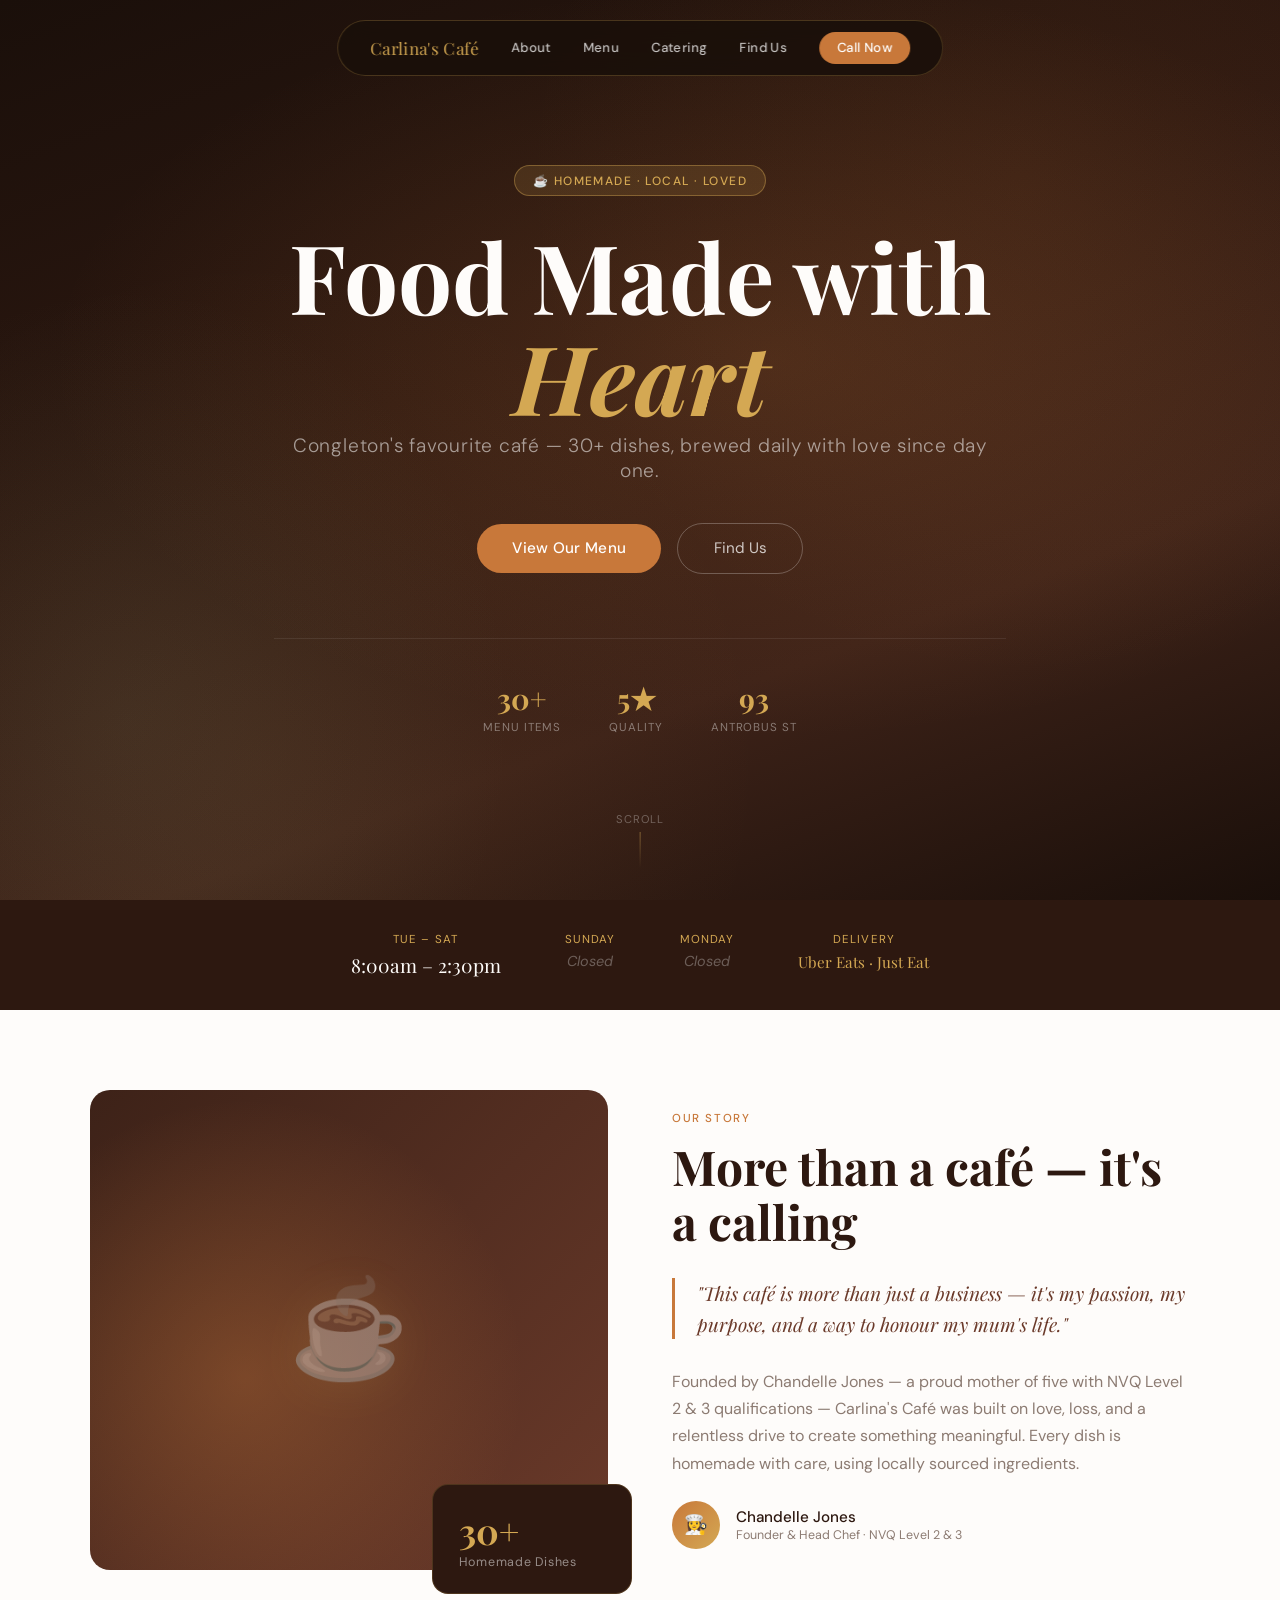
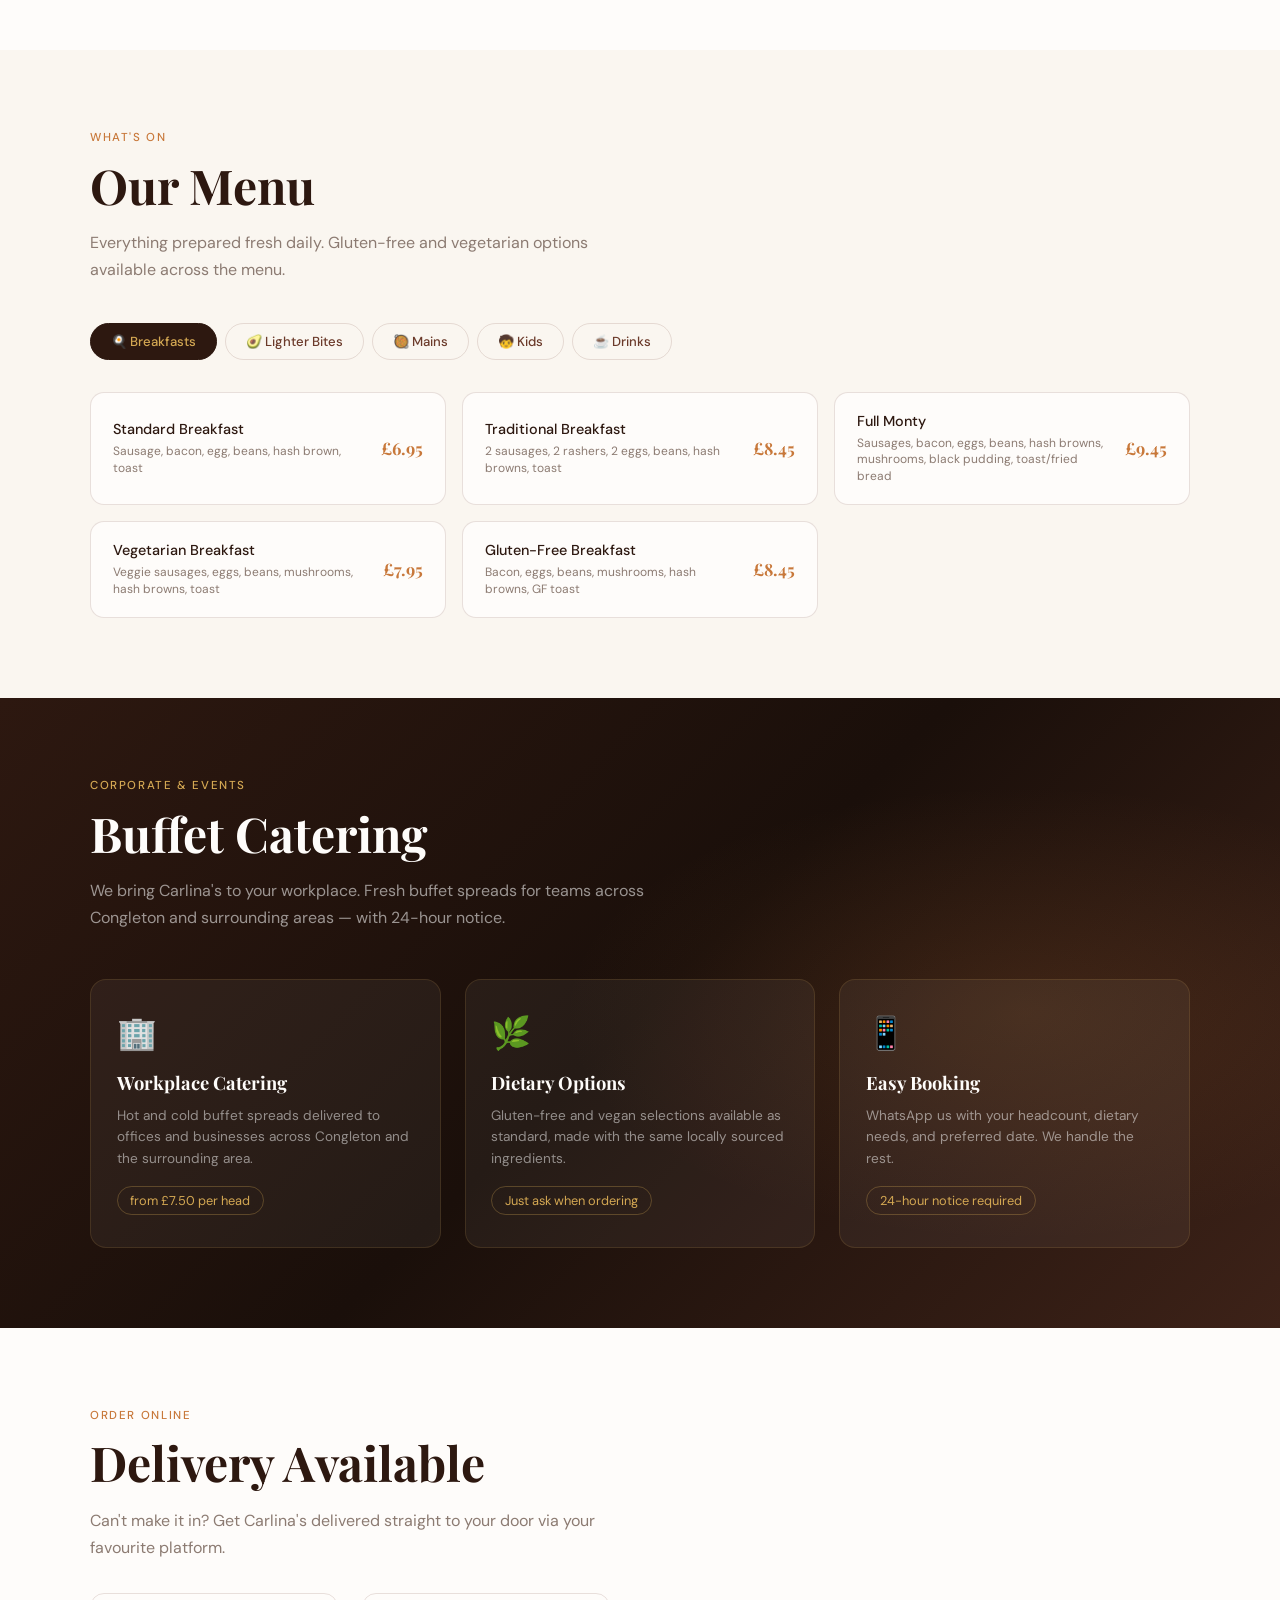
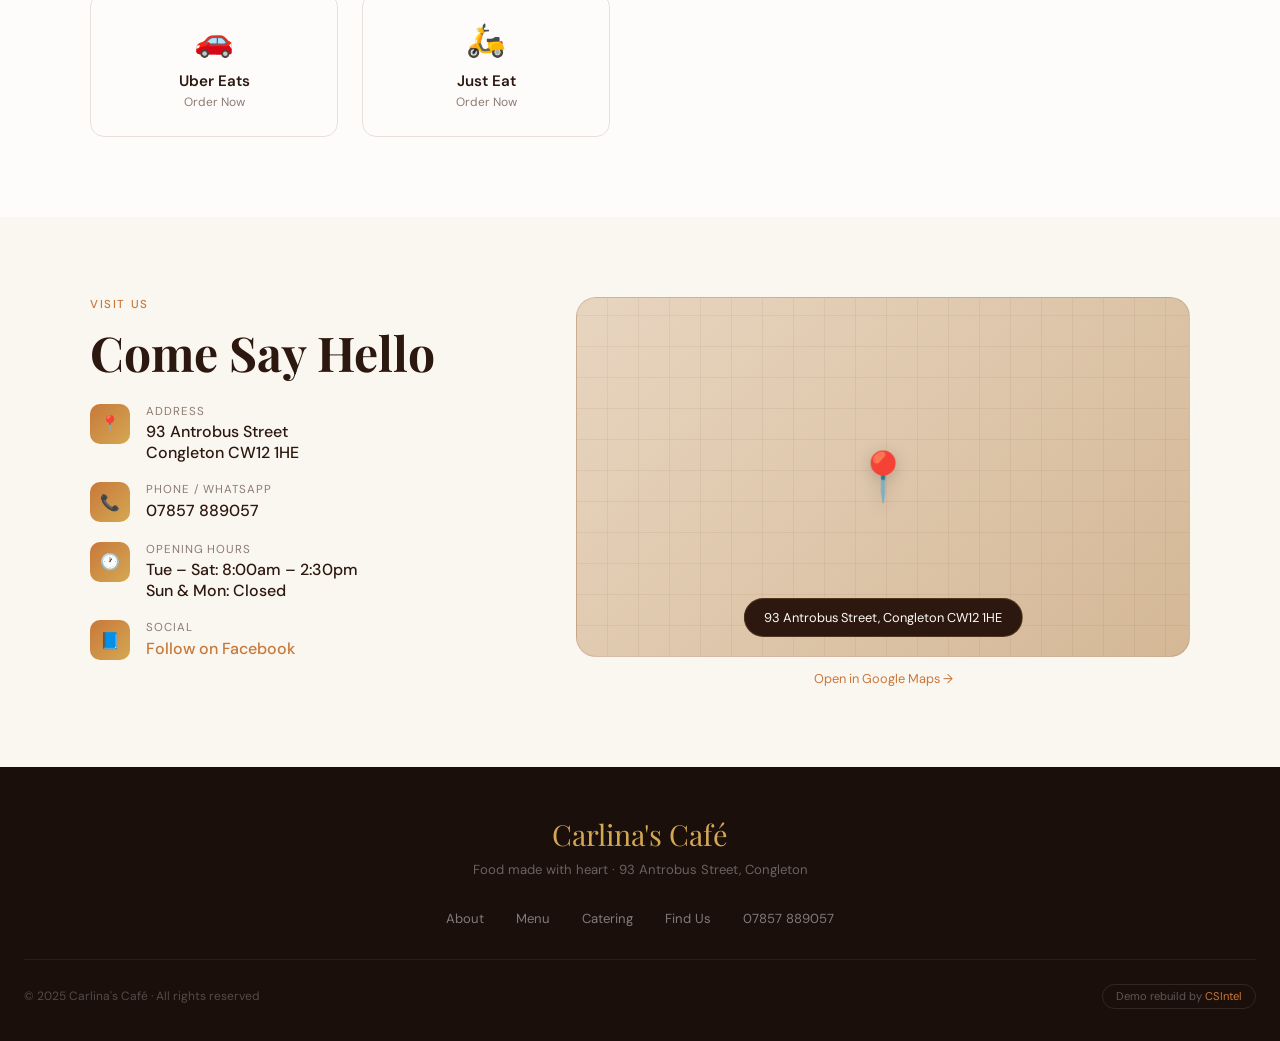
==== carlinascafe.html @ cb60e1ad "Add Carlina's Cafe demo rebuild at /carlinascafe Co-Authored-By: Claude Sonnet 4.6 <noreply@anthropi" ====
<!DOCTYPE html>
<html lang="en">
<head>
  <meta charset="UTF-8" />
  <meta name="viewport" content="width=device-width, initial-scale=1.0" />
  <title>Carlina's Café — Congleton</title>
  <link rel="preconnect" href="https://fonts.googleapis.com" />
  <link rel="preconnect" href="https://fonts.gstatic.com" crossorigin />
  <link href="https://fonts.googleapis.com/css2?family=Playfair+Display:ital,wght@0,400;0,700;1,400&family=DM+Sans:wght@300;400;500&display=swap" rel="stylesheet" />
  <style>
    *, *::before, *::after { box-sizing: border-box; margin: 0; padding: 0; }

    :root {
      --cream: #FAF6F0;
      --warm-white: #FEFCFA;
      --espresso: #1A0F0A;
      --dark-brown: #2D1810;
      --medium-brown: #6B3A2A;
      --caramel: #C8783A;
      --gold: #D4A853;
      --sage: #7A8C6E;
      --terracotta: #C4613A;
      --muted: #8C7B72;
      --border: rgba(107,58,42,0.15);
    }

    html { scroll-behavior: smooth; }

    body {
      font-family: 'DM Sans', sans-serif;
      background: var(--cream);
      color: var(--espresso);
      overflow-x: hidden;
    }

    /* ── NAVBAR ── */
    nav {
      position: fixed;
      top: 1.25rem;
      left: 50%;
      transform: translateX(-50%);
      z-index: 100;
      background: rgba(26,15,10,0.88);
      backdrop-filter: blur(14px);
      -webkit-backdrop-filter: blur(14px);
      border: 1px solid rgba(212,168,83,0.25);
      border-radius: 50px;
      padding: 0.7rem 2rem;
      display: flex;
      align-items: center;
      gap: 2rem;
      white-space: nowrap;
    }
    nav .logo {
      font-family: 'Playfair Display', serif;
      font-size: 1.05rem;
      color: var(--gold);
      letter-spacing: 0.02em;
    }
    nav a {
      color: rgba(255,255,255,0.75);
      text-decoration: none;
      font-size: 0.82rem;
      font-weight: 500;
      letter-spacing: 0.03em;
      transition: color 0.2s;
    }
    nav a:hover { color: var(--gold); }
    nav .cta-nav {
      background: var(--caramel);
      color: #fff !important;
      padding: 0.45rem 1.1rem;
      border-radius: 50px;
      font-weight: 500;
    }
    nav .cta-nav:hover { background: var(--gold); color: var(--espresso) !important; }

    /* ── HERO ── */
    .hero {
      min-height: 100vh;
      display: flex;
      align-items: center;
      justify-content: center;
      position: relative;
      overflow: hidden;
      background:
        radial-gradient(ellipse 80% 60% at 60% 40%, rgba(200,120,58,0.18) 0%, transparent 70%),
        radial-gradient(ellipse 50% 80% at 10% 80%, rgba(122,140,110,0.12) 0%, transparent 60%),
        linear-gradient(160deg, #1A0F0A 0%, #2D1810 40%, #3D2218 70%, #1A0F0A 100%);
    }

    /* steam animation */
    .hero::before {
      content: '';
      position: absolute;
      inset: 0;
      background-image:
        radial-gradient(circle at 20% 85%, rgba(212,168,83,0.06) 0%, transparent 40%),
        radial-gradient(circle at 80% 20%, rgba(200,120,58,0.08) 0%, transparent 40%);
      animation: shimmer 8s ease-in-out infinite alternate;
    }
    @keyframes shimmer {
      from { opacity: 0.5; }
      to   { opacity: 1; }
    }

    .hero-content {
      position: relative;
      z-index: 2;
      text-align: center;
      padding: 2rem 1.5rem;
      max-width: 780px;
    }
    .hero-badge {
      display: inline-block;
      background: rgba(212,168,83,0.15);
      border: 1px solid rgba(212,168,83,0.4);
      color: var(--gold);
      font-size: 0.75rem;
      font-weight: 500;
      letter-spacing: 0.12em;
      text-transform: uppercase;
      padding: 0.4rem 1.1rem;
      border-radius: 50px;
      margin-bottom: 1.8rem;
    }
    .hero h1 {
      font-family: 'Playfair Display', serif;
      font-size: clamp(3rem, 8vw, 6rem);
      font-weight: 700;
      color: var(--warm-white);
      line-height: 1.05;
      margin-bottom: 0.4rem;
    }
    .hero h1 em {
      font-style: italic;
      color: var(--gold);
    }
    .hero-sub {
      font-size: clamp(1rem, 2vw, 1.2rem);
      color: rgba(255,255,255,0.55);
      margin-bottom: 2.5rem;
      font-weight: 300;
      letter-spacing: 0.04em;
    }
    .hero-cta {
      display: inline-flex;
      align-items: center;
      gap: 0.6rem;
      background: var(--caramel);
      color: #fff;
      padding: 0.9rem 2.2rem;
      border-radius: 50px;
      text-decoration: none;
      font-weight: 500;
      font-size: 0.95rem;
      letter-spacing: 0.02em;
      transition: background 0.2s, transform 0.2s;
      margin-right: 0.75rem;
    }
    .hero-cta:hover { background: var(--gold); color: var(--espresso); transform: translateY(-2px); }
    .hero-cta-ghost {
      display: inline-flex;
      align-items: center;
      gap: 0.6rem;
      border: 1px solid rgba(255,255,255,0.25);
      color: rgba(255,255,255,0.75);
      padding: 0.9rem 2.2rem;
      border-radius: 50px;
      text-decoration: none;
      font-weight: 400;
      font-size: 0.95rem;
      transition: border-color 0.2s, color 0.2s, transform 0.2s;
    }
    .hero-cta-ghost:hover { border-color: var(--gold); color: var(--gold); transform: translateY(-2px); }

    .hero-stats {
      display: flex;
      justify-content: center;
      gap: 3rem;
      margin-top: 4rem;
      padding-top: 2.5rem;
      border-top: 1px solid rgba(255,255,255,0.08);
    }
    .stat { text-align: center; }
    .stat-num {
      font-family: 'Playfair Display', serif;
      font-size: 1.8rem;
      color: var(--gold);
      font-weight: 700;
    }
    .stat-label {
      font-size: 0.72rem;
      color: rgba(255,255,255,0.4);
      letter-spacing: 0.08em;
      text-transform: uppercase;
      margin-top: 0.2rem;
    }

    /* scroll indicator */
    .scroll-hint {
      position: absolute;
      bottom: 2rem;
      left: 50%;
      transform: translateX(-50%);
      display: flex;
      flex-direction: column;
      align-items: center;
      gap: 0.4rem;
      color: rgba(255,255,255,0.3);
      font-size: 0.7rem;
      letter-spacing: 0.1em;
      text-transform: uppercase;
      animation: bounce 2s ease-in-out infinite;
    }
    @keyframes bounce { 0%,100% { transform: translateX(-50%) translateY(0); } 50% { transform: translateX(-50%) translateY(6px); } }
    .scroll-hint::after {
      content: '';
      width: 1px;
      height: 36px;
      background: linear-gradient(to bottom, rgba(212,168,83,0.5), transparent);
    }

    /* ── SECTION COMMON ── */
    section { padding: 5rem 1.5rem; }
    .container { max-width: 1100px; margin: 0 auto; }
    .section-label {
      font-size: 0.72rem;
      font-weight: 500;
      letter-spacing: 0.14em;
      text-transform: uppercase;
      color: var(--caramel);
      margin-bottom: 0.8rem;
    }
    .section-title {
      font-family: 'Playfair Display', serif;
      font-size: clamp(2rem, 4vw, 3rem);
      font-weight: 700;
      color: var(--dark-brown);
      line-height: 1.15;
      margin-bottom: 1rem;
    }
    .section-desc {
      color: var(--muted);
      font-size: 1rem;
      line-height: 1.7;
      max-width: 560px;
    }

    /* ── REVEAL ANIMATION ── */
    .reveal {
      opacity: 0;
      transform: translateY(28px);
      transition: opacity 0.65s ease, transform 0.65s ease;
    }
    .reveal.visible {
      opacity: 1;
      transform: translateY(0);
    }

    /* ── ABOUT ── */
    .about {
      background: var(--warm-white);
    }
    .about-grid {
      display: grid;
      grid-template-columns: 1fr 1fr;
      gap: 4rem;
      align-items: center;
    }
    .about-visual {
      position: relative;
      height: 480px;
    }
    .about-img-main {
      position: absolute;
      inset: 0;
      border-radius: 20px;
      background:
        radial-gradient(circle at 30% 60%, rgba(200,120,58,0.35) 0%, transparent 60%),
        linear-gradient(135deg, #3D2218, #6B3A2A);
      overflow: hidden;
      display: flex;
      align-items: center;
      justify-content: center;
    }
    .cafe-icon {
      font-size: 6rem;
      opacity: 0.35;
      filter: drop-shadow(0 4px 24px rgba(212,168,83,0.4));
    }
    .about-card {
      position: absolute;
      bottom: -1.5rem;
      right: -1.5rem;
      background: var(--dark-brown);
      border-radius: 16px;
      padding: 1.4rem 1.6rem;
      border: 1px solid rgba(212,168,83,0.2);
      min-width: 200px;
    }
    .about-card-num {
      font-family: 'Playfair Display', serif;
      font-size: 2.2rem;
      color: var(--gold);
      font-weight: 700;
    }
    .about-card-label {
      font-size: 0.78rem;
      color: rgba(255,255,255,0.5);
      letter-spacing: 0.06em;
    }
    .about-quote {
      font-family: 'Playfair Display', serif;
      font-size: 1.2rem;
      font-style: italic;
      color: var(--medium-brown);
      line-height: 1.6;
      margin: 1.8rem 0;
      padding-left: 1.4rem;
      border-left: 3px solid var(--caramel);
    }
    .about-owner {
      display: flex;
      align-items: center;
      gap: 1rem;
      margin-top: 1.5rem;
    }
    .owner-avatar {
      width: 48px;
      height: 48px;
      border-radius: 50%;
      background: linear-gradient(135deg, var(--caramel), var(--gold));
      display: flex;
      align-items: center;
      justify-content: center;
      font-size: 1.2rem;
      flex-shrink: 0;
    }
    .owner-name { font-weight: 500; font-size: 0.95rem; color: var(--dark-brown); }
    .owner-title { font-size: 0.78rem; color: var(--muted); }

    /* ── HOURS STRIP ── */
    .hours-strip {
      background: var(--dark-brown);
      padding: 2rem 1.5rem;
      display: flex;
      justify-content: center;
      gap: 4rem;
      flex-wrap: wrap;
    }
    .hours-item { text-align: center; }
    .hours-day {
      font-size: 0.72rem;
      letter-spacing: 0.1em;
      text-transform: uppercase;
      color: var(--gold);
      margin-bottom: 0.3rem;
    }
    .hours-time {
      font-family: 'Playfair Display', serif;
      font-size: 1.2rem;
      color: var(--warm-white);
    }
    .hours-closed { color: rgba(255,255,255,0.3); font-style: italic; font-family: 'DM Sans', sans-serif; font-size: 0.9rem; }

    /* ── MENU ── */
    .menu { background: var(--cream); }
    .menu-tabs {
      display: flex;
      gap: 0.5rem;
      flex-wrap: wrap;
      margin: 2.5rem 0 2rem;
    }
    .tab {
      padding: 0.55rem 1.25rem;
      border-radius: 50px;
      border: 1px solid var(--border);
      background: transparent;
      cursor: pointer;
      font-size: 0.82rem;
      font-weight: 500;
      color: var(--medium-brown);
      transition: all 0.2s;
      font-family: 'DM Sans', sans-serif;
    }
    .tab:hover, .tab.active {
      background: var(--dark-brown);
      border-color: var(--dark-brown);
      color: var(--gold);
    }
    .menu-panel { display: none; }
    .menu-panel.active { display: grid; grid-template-columns: repeat(auto-fill, minmax(280px, 1fr)); gap: 1rem; }
    .menu-item {
      background: var(--warm-white);
      border: 1px solid var(--border);
      border-radius: 14px;
      padding: 1.2rem 1.4rem;
      display: flex;
      align-items: center;
      justify-content: space-between;
      gap: 1rem;
      transition: border-color 0.2s, box-shadow 0.2s, transform 0.2s;
    }
    .menu-item:hover {
      border-color: var(--caramel);
      box-shadow: 0 4px 20px rgba(200,120,58,0.1);
      transform: translateY(-2px);
    }
    .menu-item-name { font-weight: 500; font-size: 0.9rem; color: var(--dark-brown); line-height: 1.35; }
    .menu-item-sub { font-size: 0.75rem; color: var(--muted); margin-top: 0.2rem; line-height: 1.4; }
    .menu-item-price {
      font-family: 'Playfair Display', serif;
      font-size: 1.05rem;
      font-weight: 700;
      color: var(--caramel);
      white-space: nowrap;
    }

    /* ── CATERING ── */
    .catering {
      background: linear-gradient(135deg, #2D1810 0%, #1A0F0A 50%, #3D2218 100%);
      position: relative;
      overflow: hidden;
    }
    .catering::before {
      content: '';
      position: absolute;
      inset: 0;
      background:
        radial-gradient(ellipse 60% 60% at 80% 50%, rgba(200,120,58,0.15) 0%, transparent 60%);
    }
    .catering .container { position: relative; z-index: 1; }
    .catering .section-title { color: var(--warm-white); }
    .catering .section-desc { color: rgba(255,255,255,0.55); max-width: 600px; }
    .catering-grid {
      display: grid;
      grid-template-columns: repeat(3, 1fr);
      gap: 1.5rem;
      margin-top: 3rem;
    }
    .catering-card {
      background: rgba(255,255,255,0.05);
      border: 1px solid rgba(212,168,83,0.15);
      border-radius: 16px;
      padding: 2rem 1.6rem;
      transition: background 0.2s, border-color 0.2s;
    }
    .catering-card:hover {
      background: rgba(255,255,255,0.08);
      border-color: rgba(212,168,83,0.35);
    }
    .catering-icon { font-size: 2rem; margin-bottom: 1rem; }
    .catering-card h3 { font-family: 'Playfair Display', serif; font-size: 1.15rem; color: var(--warm-white); margin-bottom: 0.6rem; }
    .catering-card p { font-size: 0.85rem; color: rgba(255,255,255,0.5); line-height: 1.6; }
    .catering-price {
      display: inline-block;
      margin-top: 1rem;
      font-size: 0.8rem;
      color: var(--gold);
      border: 1px solid rgba(212,168,83,0.3);
      border-radius: 50px;
      padding: 0.3rem 0.8rem;
    }

    /* ── DELIVERY ── */
    .delivery { background: var(--warm-white); }
    .delivery-grid {
      display: grid;
      grid-template-columns: 1fr 1fr;
      gap: 1.5rem;
      max-width: 520px;
      margin-top: 2rem;
    }
    .delivery-card {
      border: 1px solid var(--border);
      border-radius: 14px;
      padding: 1.6rem;
      text-align: center;
      transition: border-color 0.2s, box-shadow 0.2s;
      text-decoration: none;
      display: block;
    }
    .delivery-card:hover {
      border-color: var(--caramel);
      box-shadow: 0 6px 24px rgba(200,120,58,0.1);
    }
    .delivery-logo { font-size: 2rem; margin-bottom: 0.6rem; }
    .delivery-name { font-weight: 600; font-size: 0.95rem; color: var(--dark-brown); }
    .delivery-tag { font-size: 0.75rem; color: var(--muted); margin-top: 0.2rem; }

    /* ── FIND US ── */
    .find-us { background: var(--cream); }
    .find-grid {
      display: grid;
      grid-template-columns: 1fr 1.4fr;
      gap: 3rem;
      align-items: start;
    }
    .contact-list { list-style: none; margin-top: 1.5rem; display: flex; flex-direction: column; gap: 1.2rem; }
    .contact-list li {
      display: flex;
      align-items: flex-start;
      gap: 1rem;
    }
    .contact-icon {
      width: 40px;
      height: 40px;
      background: linear-gradient(135deg, var(--caramel), var(--gold));
      border-radius: 10px;
      display: flex;
      align-items: center;
      justify-content: center;
      font-size: 1rem;
      flex-shrink: 0;
    }
    .contact-label { font-size: 0.72rem; text-transform: uppercase; letter-spacing: 0.08em; color: var(--muted); }
    .contact-value { font-weight: 500; color: var(--dark-brown); margin-top: 0.15rem; }
    .map-placeholder {
      border-radius: 20px;
      overflow: hidden;
      height: 360px;
      background: linear-gradient(135deg, #e8d5c0, #d4b896);
      position: relative;
      display: flex;
      align-items: center;
      justify-content: center;
      border: 1px solid var(--border);
    }
    .map-placeholder::before {
      content: '';
      position: absolute;
      inset: 0;
      background:
        repeating-linear-gradient(0deg, transparent, transparent 30px, rgba(107,58,42,0.07) 30px, rgba(107,58,42,0.07) 31px),
        repeating-linear-gradient(90deg, transparent, transparent 30px, rgba(107,58,42,0.07) 30px, rgba(107,58,42,0.07) 31px);
    }
    .map-pin { font-size: 3rem; position: relative; filter: drop-shadow(0 4px 8px rgba(0,0,0,0.2)); }
    .map-address {
      position: absolute;
      bottom: 1.2rem;
      left: 50%;
      transform: translateX(-50%);
      background: var(--dark-brown);
      color: var(--warm-white);
      padding: 0.6rem 1.2rem;
      border-radius: 50px;
      font-size: 0.8rem;
      white-space: nowrap;
      border: 1px solid rgba(212,168,83,0.2);
    }
    .map-cta {
      display: block;
      text-align: center;
      margin-top: 0.8rem;
      font-size: 0.8rem;
      color: var(--caramel);
      text-decoration: none;
    }
    .map-cta:hover { text-decoration: underline; }

    /* ── FOOTER ── */
    footer {
      background: var(--espresso);
      padding: 3rem 1.5rem 2rem;
      text-align: center;
    }
    .footer-logo {
      font-family: 'Playfair Display', serif;
      font-size: 1.8rem;
      color: var(--gold);
      margin-bottom: 0.5rem;
    }
    .footer-tagline {
      font-size: 0.82rem;
      color: rgba(255,255,255,0.35);
      margin-bottom: 2rem;
    }
    .footer-links {
      display: flex;
      justify-content: center;
      gap: 2rem;
      flex-wrap: wrap;
      margin-bottom: 2rem;
    }
    .footer-links a {
      color: rgba(255,255,255,0.45);
      text-decoration: none;
      font-size: 0.82rem;
      transition: color 0.2s;
    }
    .footer-links a:hover { color: var(--gold); }
    .footer-divider {
      border: none;
      border-top: 1px solid rgba(255,255,255,0.07);
      margin-bottom: 1.5rem;
    }
    .footer-bottom {
      display: flex;
      justify-content: space-between;
      align-items: center;
      flex-wrap: wrap;
      gap: 0.5rem;
    }
    .footer-copy { font-size: 0.75rem; color: rgba(255,255,255,0.25); }
    .demo-badge {
      font-size: 0.7rem;
      color: rgba(255,255,255,0.3);
      border: 1px solid rgba(255,255,255,0.1);
      border-radius: 50px;
      padding: 0.3rem 0.8rem;
    }
    .demo-badge a { color: var(--caramel); text-decoration: none; }

    /* ── RESPONSIVE ── */
    @media (max-width: 768px) {
      nav { gap: 1rem; padding: 0.65rem 1.2rem; }
      nav a:not(.logo):not(.cta-nav) { display: none; }
      .about-grid, .find-grid, .catering-grid { grid-template-columns: 1fr; }
      .about-visual { height: 280px; }
      .about-card { right: 0; bottom: -1rem; }
      .delivery-grid { grid-template-columns: 1fr 1fr; max-width: 100%; }
      .hero-stats { gap: 1.5rem; }
      .hours-strip { gap: 2rem; }
    }
  </style>
</head>
<body>

<!-- NAV -->
<nav>
  <span class="logo">Carlina's Café</span>
  <a href="#about">About</a>
  <a href="#menu">Menu</a>
  <a href="#catering">Catering</a>
  <a href="#find-us">Find Us</a>
  <a href="tel:07857889057" class="cta-nav">Call Now</a>
</nav>

<!-- HERO -->
<section class="hero">
  <div class="hero-content">
    <div class="hero-badge">☕ Homemade · Local · Loved</div>
    <h1>Food Made with <em>Heart</em></h1>
    <p class="hero-sub">Congleton's favourite café — 30+ dishes, brewed daily with love since day one.</p>
    <a href="#menu" class="hero-cta">View Our Menu</a>
    <a href="#find-us" class="hero-cta-ghost">Find Us</a>
    <div class="hero-stats">
      <div class="stat">
        <div class="stat-num">30+</div>
        <div class="stat-label">Menu Items</div>
      </div>
      <div class="stat">
        <div class="stat-num">5★</div>
        <div class="stat-label">Quality</div>
      </div>
      <div class="stat">
        <div class="stat-num">93</div>
        <div class="stat-label">Antrobus St</div>
      </div>
    </div>
  </div>
  <div class="scroll-hint">Scroll</div>
</section>

<!-- HOURS STRIP -->
<div class="hours-strip">
  <div class="hours-item">
    <div class="hours-day">Tue – Sat</div>
    <div class="hours-time">8:00am – 2:30pm</div>
  </div>
  <div class="hours-item">
    <div class="hours-day">Sunday</div>
    <div class="hours-time hours-closed">Closed</div>
  </div>
  <div class="hours-item">
    <div class="hours-day">Monday</div>
    <div class="hours-time hours-closed">Closed</div>
  </div>
  <div class="hours-item">
    <div class="hours-day">Delivery</div>
    <div class="hours-time" style="font-size:0.95rem;color:var(--gold)">Uber Eats · Just Eat</div>
  </div>
</div>

<!-- ABOUT -->
<section class="about" id="about">
  <div class="container">
    <div class="about-grid">
      <div class="about-visual reveal">
        <div class="about-img-main">
          <span class="cafe-icon">☕</span>
        </div>
        <div class="about-card">
          <div class="about-card-num">30+</div>
          <div class="about-card-label">Homemade Dishes</div>
        </div>
      </div>
      <div class="reveal" style="transition-delay:0.15s">
        <div class="section-label">Our Story</div>
        <h2 class="section-title">More than a café — it's a calling</h2>
        <blockquote class="about-quote">
          "This café is more than just a business — it's my passion, my purpose, and a way to honour my mum's life."
        </blockquote>
        <p class="section-desc">
          Founded by Chandelle Jones — a proud mother of five with NVQ Level 2 &amp; 3 qualifications — Carlina's Café was built on love, loss, and a relentless drive to create something meaningful. Every dish is homemade with care, using locally sourced ingredients.
        </p>
        <div class="about-owner">
          <div class="owner-avatar">👩‍🍳</div>
          <div>
            <div class="owner-name">Chandelle Jones</div>
            <div class="owner-title">Founder &amp; Head Chef · NVQ Level 2 &amp; 3</div>
          </div>
        </div>
      </div>
    </div>
  </div>
</section>

<!-- MENU -->
<section class="menu" id="menu">
  <div class="container">
    <div class="reveal">
      <div class="section-label">What's on</div>
      <h2 class="section-title">Our Menu</h2>
      <p class="section-desc">Everything prepared fresh daily. Gluten-free and vegetarian options available across the menu.</p>
    </div>

    <div class="menu-tabs reveal" style="transition-delay:0.1s">
      <button class="tab active" onclick="showTab('breakfasts',this)">🍳 Breakfasts</button>
      <button class="tab" onclick="showTab('lighter',this)">🥑 Lighter Bites</button>
      <button class="tab" onclick="showTab('mains',this)">🥘 Mains</button>
      <button class="tab" onclick="showTab('kids',this)">🧒 Kids</button>
      <button class="tab" onclick="showTab('drinks',this)">☕ Drinks</button>
    </div>

    <div id="breakfasts" class="menu-panel active reveal" style="transition-delay:0.2s">
      <div class="menu-item"><div><div class="menu-item-name">Standard Breakfast</div><div class="menu-item-sub">Sausage, bacon, egg, beans, hash brown, toast</div></div><div class="menu-item-price">£6.95</div></div>
      <div class="menu-item"><div><div class="menu-item-name">Traditional Breakfast</div><div class="menu-item-sub">2 sausages, 2 rashers, 2 eggs, beans, hash browns, toast</div></div><div class="menu-item-price">£8.45</div></div>
      <div class="menu-item"><div><div class="menu-item-name">Full Monty</div><div class="menu-item-sub">Sausages, bacon, eggs, beans, hash browns, mushrooms, black pudding, toast/fried bread</div></div><div class="menu-item-price">£9.45</div></div>
      <div class="menu-item"><div><div class="menu-item-name">Vegetarian Breakfast</div><div class="menu-item-sub">Veggie sausages, eggs, beans, mushrooms, hash browns, toast</div></div><div class="menu-item-price">£7.95</div></div>
      <div class="menu-item"><div><div class="menu-item-name">Gluten-Free Breakfast</div><div class="menu-item-sub">Bacon, eggs, beans, mushrooms, hash browns, GF toast</div></div><div class="menu-item-price">£8.45</div></div>
    </div>

    <div id="lighter" class="menu-panel reveal" style="transition-delay:0.2s">
      <div class="menu-item"><div><div class="menu-item-name">Breakfast Wrap</div></div><div class="menu-item-price">£5.60</div></div>
      <div class="menu-item"><div><div class="menu-item-name">Build Your Own Oatcake</div></div><div class="menu-item-price">£4.30</div></div>
      <div class="menu-item"><div><div class="menu-item-name">Smashed Avocado on Sourdough</div></div><div class="menu-item-price">£7.95</div></div>
      <div class="menu-item"><div><div class="menu-item-name">Eggs Benedict</div></div><div class="menu-item-price">£7.95</div></div>
      <div class="menu-item"><div><div class="menu-item-name">Eggs on Toast</div></div><div class="menu-item-price">£4.10</div></div>
      <div class="menu-item"><div><div class="menu-item-name">Hot Filled Bap or Sandwich</div></div><div class="menu-item-price">from £3.00</div></div>
      <div class="menu-item"><div><div class="menu-item-name">Toasted Teacake</div></div><div class="menu-item-price">£2.45</div></div>
      <div class="menu-item"><div><div class="menu-item-name">Bloomer Toast &amp; Jam</div></div><div class="menu-item-price">£2.45</div></div>
    </div>

    <div id="mains" class="menu-panel reveal" style="transition-delay:0.2s">
      <div class="menu-item"><div><div class="menu-item-name">Jacket Potatoes</div></div><div class="menu-item-price">£6.95</div></div>
      <div class="menu-item"><div><div class="menu-item-name">Paninis &amp; Toasted Wraps</div></div><div class="menu-item-price">£6.00</div></div>
      <div class="menu-item"><div><div class="menu-item-name">Club Sandwich</div></div><div class="menu-item-price">£9.90</div></div>
      <div class="menu-item"><div><div class="menu-item-name">Fish Finger Sandwich</div></div><div class="menu-item-price">£8.90</div></div>
      <div class="menu-item"><div><div class="menu-item-name">Halloumi Melt</div></div><div class="menu-item-price">£8.50</div></div>
      <div class="menu-item"><div><div class="menu-item-name">Chilli Con Carne</div></div><div class="menu-item-price">£9.95</div></div>
      <div class="menu-item"><div><div class="menu-item-name">Garlic Chilli Chicken</div></div><div class="menu-item-price">£9.95</div></div>
      <div class="menu-item"><div><div class="menu-item-name">Fresh Salad Bowls</div></div><div class="menu-item-price">from £6.00</div></div>
      <div class="menu-item"><div><div class="menu-item-name">Skin on Fries</div></div><div class="menu-item-price">£4.00</div></div>
      <div class="menu-item"><div><div class="menu-item-name">Side of Fries</div></div><div class="menu-item-price">£2.00</div></div>
    </div>

    <div id="kids" class="menu-panel reveal" style="transition-delay:0.2s">
      <div class="menu-item"><div><div class="menu-item-name">Beans on Toast</div></div><div class="menu-item-price">£2.60</div></div>
      <div class="menu-item"><div><div class="menu-item-name">Kids Breakfast</div><div class="menu-item-sub">Includes juice, milk or water</div></div><div class="menu-item-price">£4.95</div></div>
      <div class="menu-item"><div><div class="menu-item-name">Chicken Rocks</div><div class="menu-item-sub">Includes juice, milk or water</div></div><div class="menu-item-price">£4.95</div></div>
      <div class="menu-item"><div><div class="menu-item-name">Sausage, Chips &amp; Beans</div><div class="menu-item-sub">Includes juice, milk or water</div></div><div class="menu-item-price">£4.95</div></div>
      <div class="menu-item"><div><div class="menu-item-name">Kids Jacket Potato</div><div class="menu-item-sub">Includes juice, milk or water</div></div><div class="menu-item-price">£4.95</div></div>
      <div class="menu-item"><div><div class="menu-item-name">Freshly Made Sandwiches</div><div class="menu-item-sub">Includes juice, milk or water</div></div><div class="menu-item-price">£4.95</div></div>
    </div>

    <div id="drinks" class="menu-panel reveal" style="transition-delay:0.2s">
      <div class="menu-item"><div><div class="menu-item-name">Cappuccino</div></div><div class="menu-item-price">£3.85</div></div>
      <div class="menu-item"><div><div class="menu-item-name">Latte</div></div><div class="menu-item-price">£3.85</div></div>
      <div class="menu-item"><div><div class="menu-item-name">Americano</div></div><div class="menu-item-price">£3.55</div></div>
      <div class="menu-item"><div><div class="menu-item-name">Mocha</div></div><div class="menu-item-price">£3.95</div></div>
      <div class="menu-item"><div><div class="menu-item-name">Iced Latte</div></div><div class="menu-item-price">£3.85</div></div>
      <div class="menu-item"><div><div class="menu-item-name">Pot of Tea</div></div><div class="menu-item-price">£2.95</div></div>
      <div class="menu-item"><div><div class="menu-item-name">Hot Chocolate</div></div><div class="menu-item-price">£3.45</div></div>
      <div class="menu-item"><div><div class="menu-item-name">Luxury Hot Chocolate</div></div><div class="menu-item-price">£3.85</div></div>
      <div class="menu-item"><div><div class="menu-item-name">Milk Alternatives</div><div class="menu-item-sub">Almond or Oat milk</div></div><div class="menu-item-price">+£0.25</div></div>
      <div class="menu-item"><div><div class="menu-item-name">Syrup Shots</div><div class="menu-item-sub">Caramel, Vanilla, Gingerbread</div></div><div class="menu-item-price">+£0.30</div></div>
      <div class="menu-item"><div><div class="menu-item-name">Soft Drinks</div><div class="menu-item-sub">Pepsi, Diet Pepsi, Tango, Sprite</div></div><div class="menu-item-price">£2.45</div></div>
      <div class="menu-item"><div><div class="menu-item-name">Bottled Water</div></div><div class="menu-item-price">£1.45</div></div>
    </div>
  </div>
</section>

<!-- CATERING -->
<section class="catering" id="catering">
  <div class="container">
    <div class="reveal">
      <div class="section-label" style="color:var(--gold)">Corporate &amp; Events</div>
      <h2 class="section-title">Buffet Catering</h2>
      <p class="section-desc">We bring Carlina's to your workplace. Fresh buffet spreads for teams across Congleton and surrounding areas — with 24-hour notice.</p>
    </div>
    <div class="catering-grid">
      <div class="catering-card reveal" style="transition-delay:0.1s">
        <div class="catering-icon">🏢</div>
        <h3>Workplace Catering</h3>
        <p>Hot and cold buffet spreads delivered to offices and businesses across Congleton and the surrounding area.</p>
        <span class="catering-price">from £7.50 per head</span>
      </div>
      <div class="catering-card reveal" style="transition-delay:0.2s">
        <div class="catering-icon">🌿</div>
        <h3>Dietary Options</h3>
        <p>Gluten-free and vegan selections available as standard, made with the same locally sourced ingredients.</p>
        <span class="catering-price">Just ask when ordering</span>
      </div>
      <div class="catering-card reveal" style="transition-delay:0.3s">
        <div class="catering-icon">📱</div>
        <h3>Easy Booking</h3>
        <p>WhatsApp us with your headcount, dietary needs, and preferred date. We handle the rest.</p>
        <span class="catering-price">24-hour notice required</span>
      </div>
    </div>
  </div>
</section>

<!-- DELIVERY -->
<section class="delivery">
  <div class="container">
    <div class="reveal">
      <div class="section-label">Order Online</div>
      <h2 class="section-title">Delivery Available</h2>
      <p class="section-desc">Can't make it in? Get Carlina's delivered straight to your door via your favourite platform.</p>
      <div class="delivery-grid">
        <div class="delivery-card">
          <div class="delivery-logo">🚗</div>
          <div class="delivery-name">Uber Eats</div>
          <div class="delivery-tag">Order Now</div>
        </div>
        <div class="delivery-card">
          <div class="delivery-logo">🛵</div>
          <div class="delivery-name">Just Eat</div>
          <div class="delivery-tag">Order Now</div>
        </div>
      </div>
    </div>
  </div>
</section>

<!-- FIND US -->
<section class="find-us" id="find-us">
  <div class="container">
    <div class="find-grid">
      <div class="reveal">
        <div class="section-label">Visit Us</div>
        <h2 class="section-title">Come Say Hello</h2>
        <ul class="contact-list">
          <li>
            <div class="contact-icon">📍</div>
            <div>
              <div class="contact-label">Address</div>
              <div class="contact-value">93 Antrobus Street<br>Congleton CW12 1HE</div>
            </div>
          </li>
          <li>
            <div class="contact-icon">📞</div>
            <div>
              <div class="contact-label">Phone / WhatsApp</div>
              <div class="contact-value"><a href="tel:07857889057" style="color:inherit;text-decoration:none">07857 889057</a></div>
            </div>
          </li>
          <li>
            <div class="contact-icon">🕐</div>
            <div>
              <div class="contact-label">Opening Hours</div>
              <div class="contact-value">Tue – Sat: 8:00am – 2:30pm<br>Sun &amp; Mon: Closed</div>
            </div>
          </li>
          <li>
            <div class="contact-icon">📘</div>
            <div>
              <div class="contact-label">Social</div>
              <div class="contact-value"><a href="https://www.facebook.com/profile.php?id=61584876186761" target="_blank" rel="noopener" style="color:var(--caramel);text-decoration:none">Follow on Facebook</a></div>
            </div>
          </li>
        </ul>
      </div>
      <div class="reveal" style="transition-delay:0.15s">
        <div class="map-placeholder">
          <span class="map-pin">📍</span>
          <div class="map-address">93 Antrobus Street, Congleton CW12 1HE</div>
        </div>
        <a href="https://www.google.com/maps/search/93+Antrobus+Street+Congleton+CW12+1HE" target="_blank" rel="noopener" class="map-cta">Open in Google Maps →</a>
      </div>
    </div>
  </div>
</section>

<!-- FOOTER -->
<footer>
  <div class="footer-logo">Carlina's Café</div>
  <div class="footer-tagline">Food made with heart · 93 Antrobus Street, Congleton</div>
  <div class="footer-links">
    <a href="#about">About</a>
    <a href="#menu">Menu</a>
    <a href="#catering">Catering</a>
    <a href="#find-us">Find Us</a>
    <a href="tel:07857889057">07857 889057</a>
  </div>
  <hr class="footer-divider" />
  <div class="footer-bottom">
    <div class="footer-copy">© 2025 Carlina's Café · All rights reserved</div>
    <div class="demo-badge">Demo rebuild by <a href="https://csintel.co.uk">CSIntel</a></div>
  </div>
</footer>

<script>
  // Tab switching
  function showTab(id, btn) {
    document.querySelectorAll('.menu-panel').forEach(p => p.classList.remove('active'));
    document.querySelectorAll('.tab').forEach(t => t.classList.remove('active'));
    document.getElementById(id).classList.add('active');
    btn.classList.add('active');
  }

  // Scroll reveal
  const observer = new IntersectionObserver(entries => {
    entries.forEach(e => { if (e.isIntersecting) { e.target.classList.add('visible'); } });
  }, { threshold: 0.12 });
  document.querySelectorAll('.reveal').forEach(el => observer.observe(el));
</script>
</body>
</html>
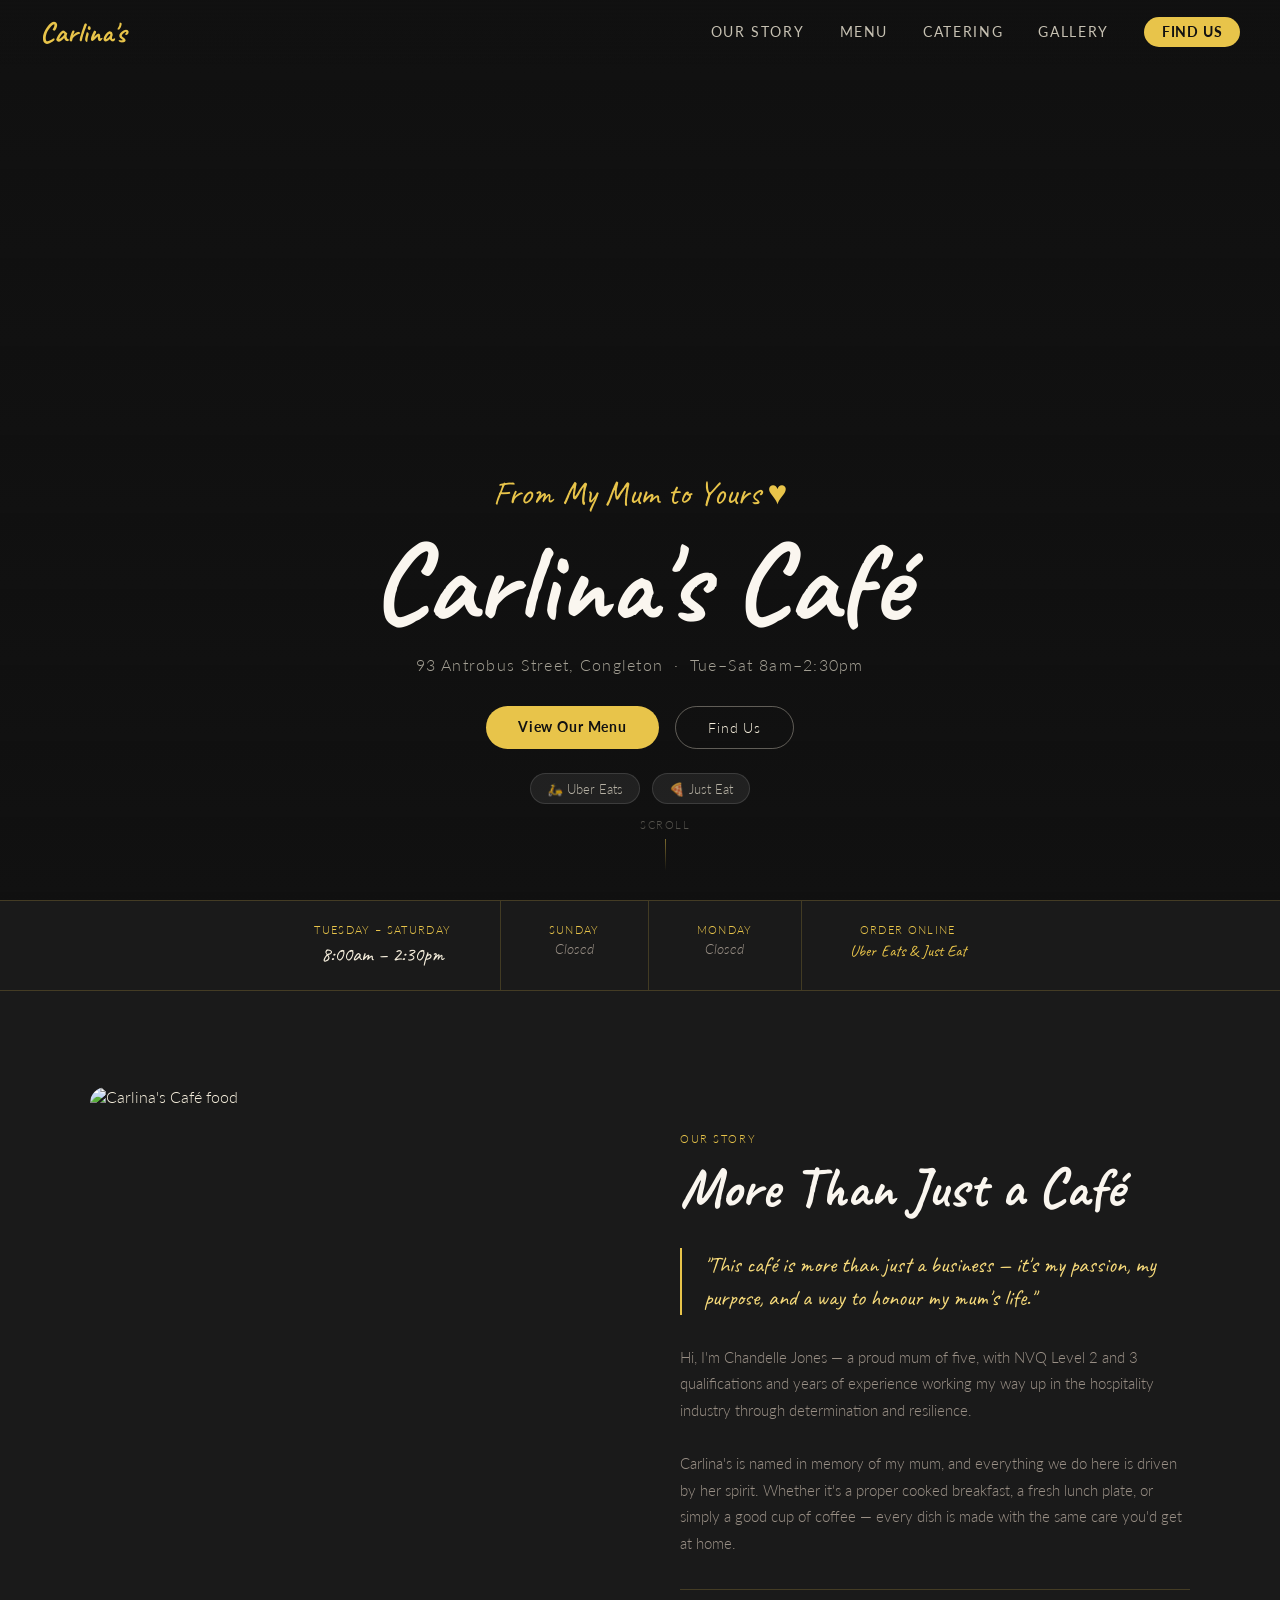
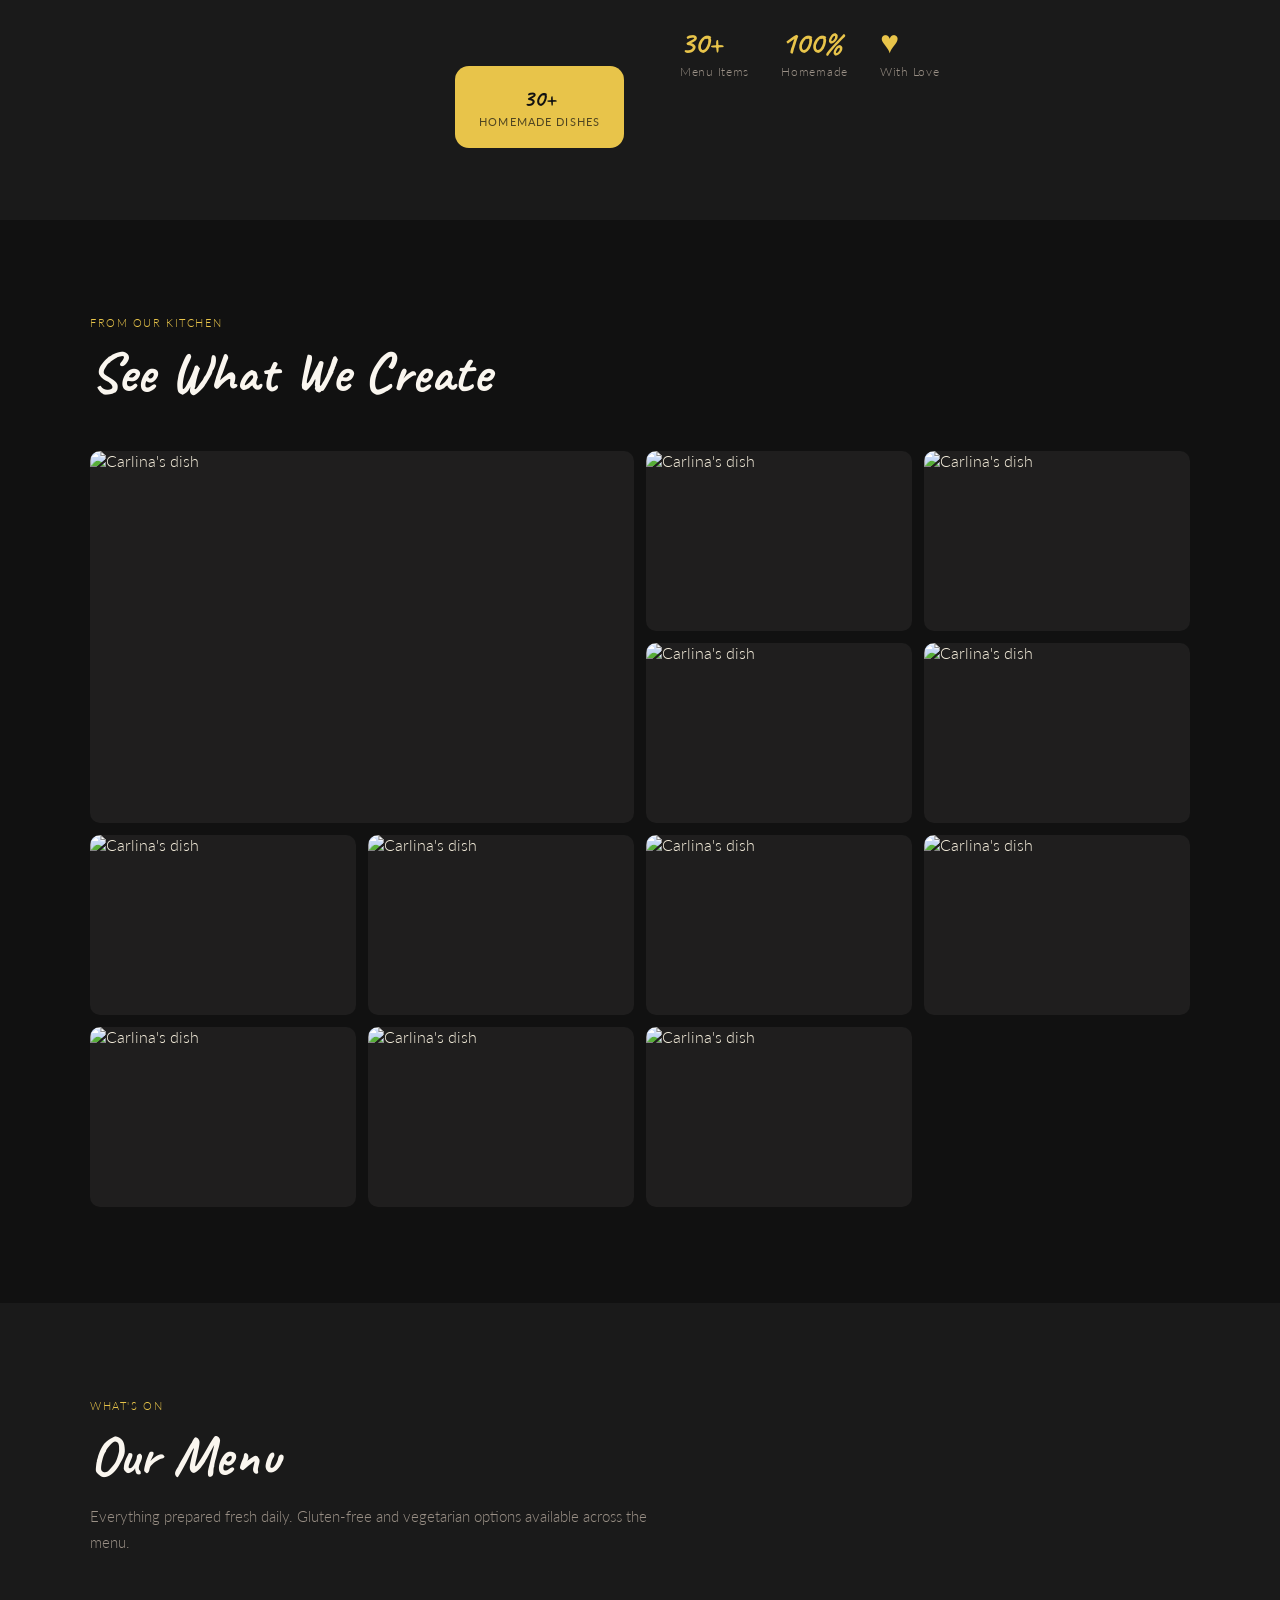
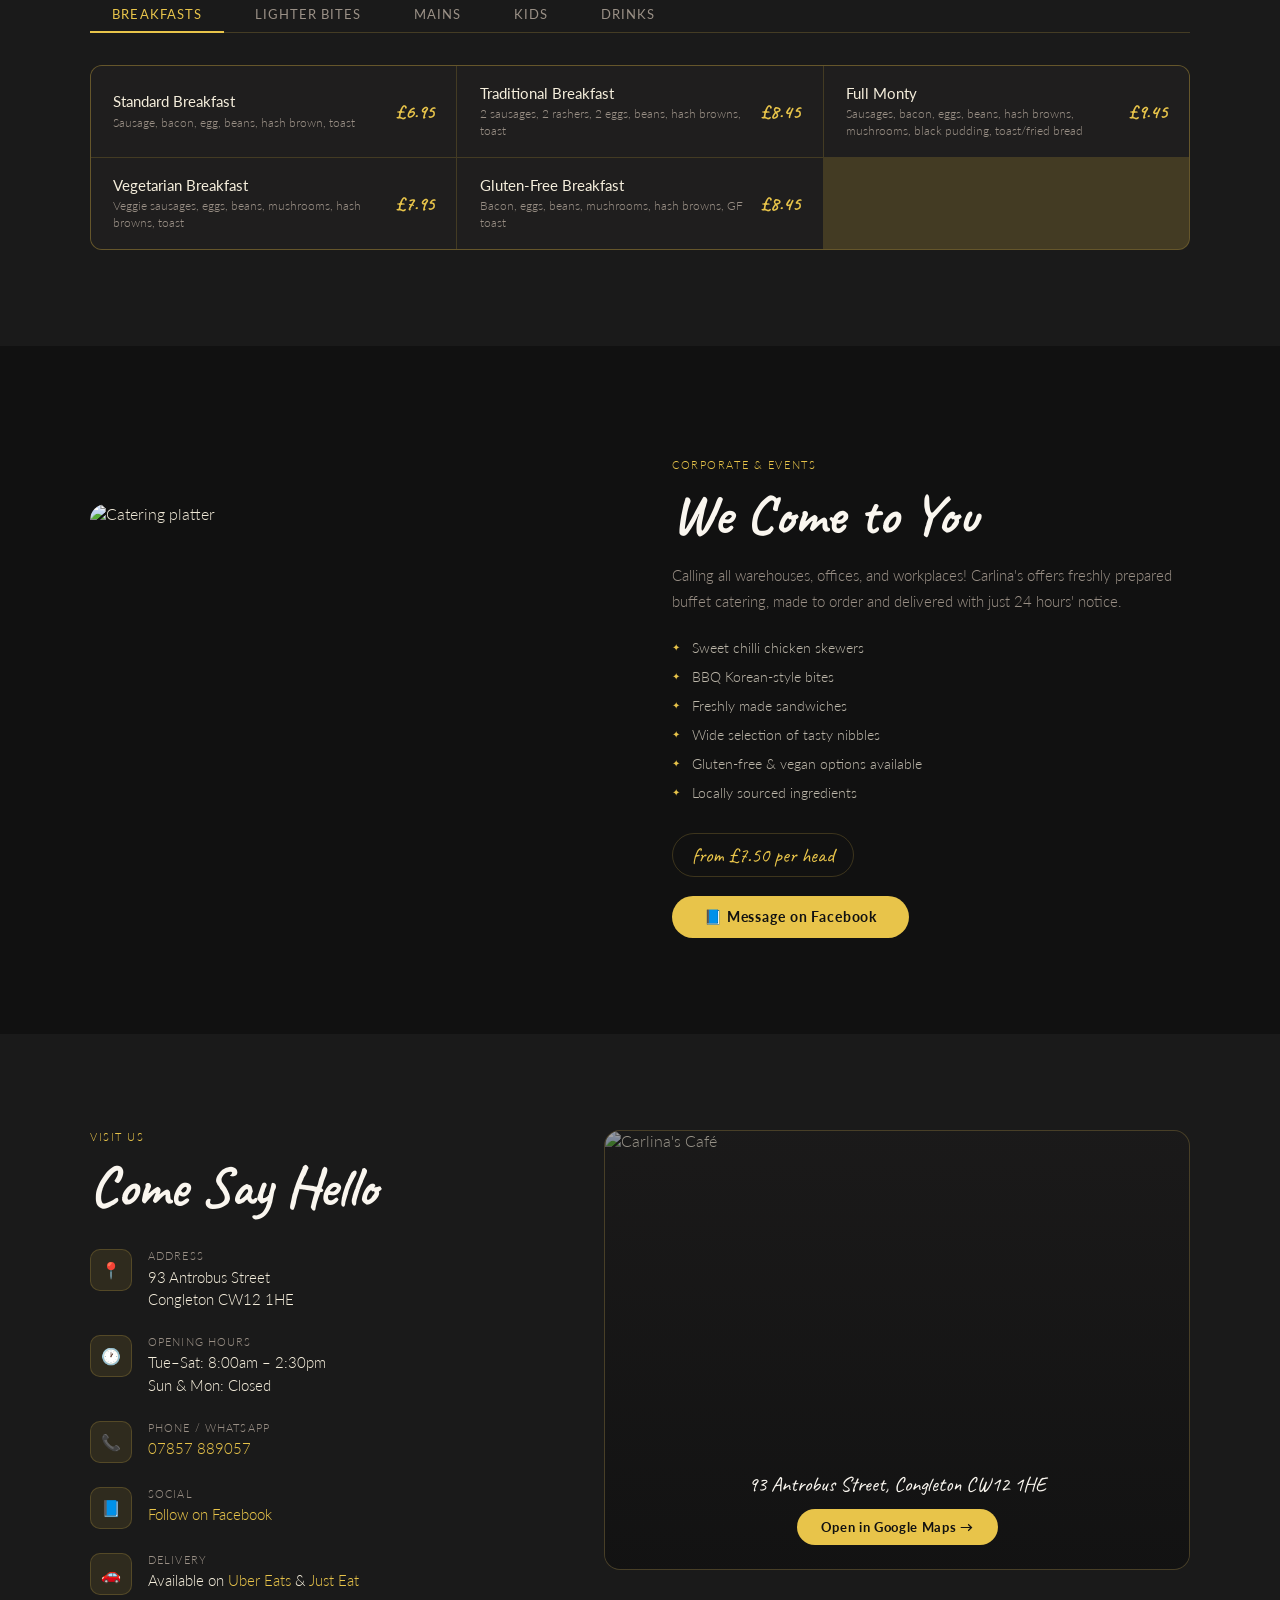
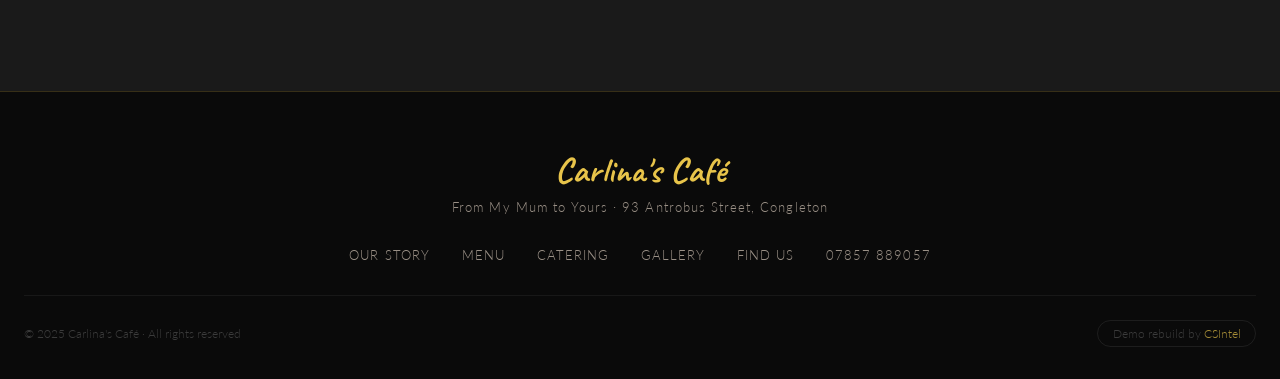
==== commit 381217fc: "Redesign Carlina's Cafe demo with real branding, fonts and images Co-Authored-By: Claude Sonnet 4.6 " ====
--- a/carlinascafe.html
+++ b/carlinascafe.html
@@ -3,625 +3,568 @@
 <head>
   <meta charset="UTF-8" />
   <meta name="viewport" content="width=device-width, initial-scale=1.0" />
-  <title>Carlina's Café — Congleton</title>
+  <title>Carlina's Café — From My Mum to Yours</title>
   <link rel="preconnect" href="https://fonts.googleapis.com" />
   <link rel="preconnect" href="https://fonts.gstatic.com" crossorigin />
-  <link href="https://fonts.googleapis.com/css2?family=Playfair+Display:ital,wght@0,400;0,700;1,400&family=DM+Sans:wght@300;400;500&display=swap" rel="stylesheet" />
+  <link href="https://fonts.googleapis.com/css2?family=Caveat:wght@400;600;700&family=Lato:wght@300;400;700&display=swap" rel="stylesheet" />
   <style>
     *, *::before, *::after { box-sizing: border-box; margin: 0; padding: 0; }
 
     :root {
-      --cream: #FAF6F0;
-      --warm-white: #FEFCFA;
-      --espresso: #1A0F0A;
-      --dark-brown: #2D1810;
-      --medium-brown: #6B3A2A;
-      --caramel: #C8783A;
-      --gold: #D4A853;
-      --sage: #7A8C6E;
-      --terracotta: #C4613A;
-      --muted: #8C7B72;
-      --border: rgba(107,58,42,0.15);
+      --black:      #111111;
+      --dark:       #1a1a1a;
+      --card:       #1f1e1e;
+      --gold:       #e8c44a;
+      --gold-light: #f5d97a;
+      --cream:      #f5eedc;
+      --warm-white: #faf6ef;
+      --muted:      #9a9086;
+      --border:     rgba(232,196,74,0.2);
     }
 
     html { scroll-behavior: smooth; }
 
     body {
-      font-family: 'DM Sans', sans-serif;
-      background: var(--cream);
-      color: var(--espresso);
+      font-family: 'Lato', sans-serif;
+      font-weight: 300;
+      background: var(--black);
+      color: var(--cream);
       overflow-x: hidden;
     }
 
-    /* ── NAVBAR ── */
+    /* ── NAV ── */
     nav {
       position: fixed;
-      top: 1.25rem;
-      left: 50%;
-      transform: translateX(-50%);
+      top: 0; left: 0; right: 0;
       z-index: 100;
-      background: rgba(26,15,10,0.88);
-      backdrop-filter: blur(14px);
-      -webkit-backdrop-filter: blur(14px);
-      border: 1px solid rgba(212,168,83,0.25);
-      border-radius: 50px;
-      padding: 0.7rem 2rem;
       display: flex;
       align-items: center;
-      gap: 2rem;
-      white-space: nowrap;
-    }
-    nav .logo {
-      font-family: 'Playfair Display', serif;
-      font-size: 1.05rem;
+      justify-content: space-between;
+      padding: 0 2.5rem;
+      height: 64px;
+      background: linear-gradient(rgba(17,17,17,0.98), rgba(0,0,0,0));
+    }
+    .nav-logo {
+      font-family: 'Caveat', cursive;
+      font-size: 1.8rem;
+      font-weight: 700;
       color: var(--gold);
-      letter-spacing: 0.02em;
-    }
-    nav a {
-      color: rgba(255,255,255,0.75);
       text-decoration: none;
-      font-size: 0.82rem;
-      font-weight: 500;
-      letter-spacing: 0.03em;
-      transition: color 0.2s;
-    }
-    nav a:hover { color: var(--gold); }
-    nav .cta-nav {
-      background: var(--caramel);
-      color: #fff !important;
+    }
+    .nav-links { display: flex; align-items: center; gap: 2.2rem; }
+    .nav-links a {
+      color: var(--cream);
+      text-decoration: none;
+      font-size: 0.85rem;
+      letter-spacing: 0.12em;
+      text-transform: uppercase;
+      font-weight: 400;
+      opacity: 0.8;
+      transition: opacity 0.2s, color 0.2s;
+    }
+    .nav-links a:hover { opacity: 1; color: var(--gold); }
+    .nav-cta {
+      background: var(--gold) !important;
+      color: var(--black) !important;
+      opacity: 1 !important;
       padding: 0.45rem 1.1rem;
       border-radius: 50px;
-      font-weight: 500;
-    }
-    nav .cta-nav:hover { background: var(--gold); color: var(--espresso) !important; }
+      font-weight: 700 !important;
+      letter-spacing: 0.06em !important;
+    }
+    .nav-cta:hover { background: var(--gold-light) !important; }
 
     /* ── HERO ── */
     .hero {
-      min-height: 100vh;
-      display: flex;
-      align-items: center;
+      height: 100vh;
+      min-height: 600px;
+      position: relative;
+      display: flex;
+      align-items: flex-end;
       justify-content: center;
-      position: relative;
+      padding-bottom: 6rem;
       overflow: hidden;
-      background:
-        radial-gradient(ellipse 80% 60% at 60% 40%, rgba(200,120,58,0.18) 0%, transparent 70%),
-        radial-gradient(ellipse 50% 80% at 10% 80%, rgba(122,140,110,0.12) 0%, transparent 60%),
-        linear-gradient(160deg, #1A0F0A 0%, #2D1810 40%, #3D2218 70%, #1A0F0A 100%);
-    }
-
-    /* steam animation */
-    .hero::before {
-      content: '';
+    }
+    .hero-bg {
       position: absolute;
       inset: 0;
-      background-image:
-        radial-gradient(circle at 20% 85%, rgba(212,168,83,0.06) 0%, transparent 40%),
-        radial-gradient(circle at 80% 20%, rgba(200,120,58,0.08) 0%, transparent 40%);
-      animation: shimmer 8s ease-in-out infinite alternate;
-    }
-    @keyframes shimmer {
-      from { opacity: 0.5; }
-      to   { opacity: 1; }
-    }
-
+      background-image: url('https://www.carlinascafe.co.uk/images/cafe-photo.jpg');
+      background-size: cover;
+      background-position: center;
+      transform: scale(1.05);
+      animation: heroZoom 12s ease-out forwards;
+    }
+    @keyframes heroZoom { to { transform: scale(1); } }
+    .hero-overlay {
+      position: absolute;
+      inset: 0;
+      background: linear-gradient(rgba(17,17,17,0.3) 0%, rgba(17,17,17,0.6) 50%, rgba(17,17,17,0.95) 100%);
+    }
     .hero-content {
       position: relative;
       z-index: 2;
       text-align: center;
-      padding: 2rem 1.5rem;
-      max-width: 780px;
-    }
-    .hero-badge {
-      display: inline-block;
-      background: rgba(212,168,83,0.15);
-      border: 1px solid rgba(212,168,83,0.4);
+      padding: 0 1.5rem;
+    }
+    .hero-tag {
+      font-family: 'Caveat', cursive;
+      font-size: 2.1rem;
       color: var(--gold);
-      font-size: 0.75rem;
-      font-weight: 500;
-      letter-spacing: 0.12em;
-      text-transform: uppercase;
-      padding: 0.4rem 1.1rem;
-      border-radius: 50px;
-      margin-bottom: 1.8rem;
-    }
-    .hero h1 {
-      font-family: 'Playfair Display', serif;
-      font-size: clamp(3rem, 8vw, 6rem);
+      margin-bottom: 0.8rem;
+      opacity: 0;
+      animation: fadeUp 0.8s ease 0.2s forwards;
+    }
+    .hero-title {
+      font-family: 'Caveat', cursive;
+      font-size: clamp(3.5rem, 9vw, 7rem);
       font-weight: 700;
       color: var(--warm-white);
-      line-height: 1.05;
-      margin-bottom: 0.4rem;
-    }
-    .hero h1 em {
-      font-style: italic;
-      color: var(--gold);
+      line-height: 1;
+      margin-bottom: 1rem;
+      opacity: 0;
+      animation: fadeUp 0.8s ease 0.45s forwards;
     }
     .hero-sub {
-      font-size: clamp(1rem, 2vw, 1.2rem);
-      color: rgba(255,255,255,0.55);
-      margin-bottom: 2.5rem;
+      font-size: 1rem;
+      color: rgba(245,238,220,0.65);
+      letter-spacing: 0.08em;
       font-weight: 300;
-      letter-spacing: 0.04em;
-    }
-    .hero-cta {
-      display: inline-flex;
-      align-items: center;
-      gap: 0.6rem;
-      background: var(--caramel);
-      color: #fff;
-      padding: 0.9rem 2.2rem;
+      margin-bottom: 2rem;
+      opacity: 0;
+      animation: fadeUp 0.8s ease 0.65s forwards;
+    }
+    .hero-btns {
+      display: flex;
+      gap: 1rem;
+      justify-content: center;
+      flex-wrap: wrap;
+      opacity: 0;
+      animation: fadeUp 0.8s ease 0.85s forwards;
+    }
+    .btn-gold {
+      background: var(--gold);
+      color: var(--black);
+      padding: 0.75rem 2rem;
       border-radius: 50px;
       text-decoration: none;
-      font-weight: 500;
-      font-size: 0.95rem;
-      letter-spacing: 0.02em;
+      font-weight: 700;
+      font-size: 0.9rem;
+      letter-spacing: 0.06em;
       transition: background 0.2s, transform 0.2s;
-      margin-right: 0.75rem;
-    }
-    .hero-cta:hover { background: var(--gold); color: var(--espresso); transform: translateY(-2px); }
-    .hero-cta-ghost {
-      display: inline-flex;
-      align-items: center;
-      gap: 0.6rem;
-      border: 1px solid rgba(255,255,255,0.25);
-      color: rgba(255,255,255,0.75);
-      padding: 0.9rem 2.2rem;
+    }
+    .btn-gold:hover { background: var(--gold-light); transform: translateY(-2px); }
+    .btn-ghost {
+      border: 1px solid rgba(245,238,220,0.35);
+      color: var(--cream);
+      padding: 0.75rem 2rem;
       border-radius: 50px;
       text-decoration: none;
-      font-weight: 400;
-      font-size: 0.95rem;
+      font-size: 0.9rem;
+      letter-spacing: 0.06em;
       transition: border-color 0.2s, color 0.2s, transform 0.2s;
     }
-    .hero-cta-ghost:hover { border-color: var(--gold); color: var(--gold); transform: translateY(-2px); }
-
-    .hero-stats {
+    .btn-ghost:hover { border-color: var(--gold); color: var(--gold); transform: translateY(-2px); }
+
+    .delivery-row {
       display: flex;
       justify-content: center;
-      gap: 3rem;
-      margin-top: 4rem;
-      padding-top: 2.5rem;
-      border-top: 1px solid rgba(255,255,255,0.08);
-    }
-    .stat { text-align: center; }
-    .stat-num {
-      font-family: 'Playfair Display', serif;
-      font-size: 1.8rem;
-      color: var(--gold);
-      font-weight: 700;
-    }
-    .stat-label {
-      font-size: 0.72rem;
-      color: rgba(255,255,255,0.4);
-      letter-spacing: 0.08em;
-      text-transform: uppercase;
-      margin-top: 0.2rem;
-    }
-
-    /* scroll indicator */
+      gap: 0.8rem;
+      margin-top: 1.5rem;
+      opacity: 0;
+      animation: fadeUp 0.8s ease 1.05s forwards;
+    }
+    .delivery-pill {
+      background: rgba(255,255,255,0.07);
+      border: 1px solid rgba(255,255,255,0.12);
+      color: rgba(245,238,220,0.7);
+      padding: 0.4rem 1rem;
+      border-radius: 50px;
+      font-size: 0.8rem;
+      text-decoration: none;
+      transition: background 0.2s, color 0.2s;
+    }
+    .delivery-pill:hover { background: rgba(232,196,74,0.12); color: var(--gold); border-color: var(--border); }
+
     .scroll-hint {
       position: absolute;
-      bottom: 2rem;
+      bottom: 1.8rem;
       left: 50%;
       transform: translateX(-50%);
+      color: rgba(245,238,220,0.3);
+      font-size: 0.7rem;
+      letter-spacing: 0.14em;
+      text-transform: uppercase;
       display: flex;
       flex-direction: column;
       align-items: center;
-      gap: 0.4rem;
-      color: rgba(255,255,255,0.3);
-      font-size: 0.7rem;
-      letter-spacing: 0.1em;
-      text-transform: uppercase;
-      animation: bounce 2s ease-in-out infinite;
-    }
-    @keyframes bounce { 0%,100% { transform: translateX(-50%) translateY(0); } 50% { transform: translateX(-50%) translateY(6px); } }
+      gap: 0.5rem;
+      animation: fadeUp 1s ease 1.5s both, bounce 2s ease 2.5s infinite;
+    }
     .scroll-hint::after {
       content: '';
       width: 1px;
-      height: 36px;
-      background: linear-gradient(to bottom, rgba(212,168,83,0.5), transparent);
-    }
-
-    /* ── SECTION COMMON ── */
-    section { padding: 5rem 1.5rem; }
+      height: 32px;
+      background: linear-gradient(to bottom, rgba(232,196,74,0.5), transparent);
+    }
+
+    @keyframes fadeUp { from { opacity:0; transform:translateY(20px); } to { opacity:1; transform:translateY(0); } }
+    @keyframes bounce { 0%,100% { transform:translateX(-50%) translateY(0); } 50% { transform:translateX(-50%) translateY(7px); } }
+
+    /* ── HOURS STRIP ── */
+    .hours-strip {
+      background: var(--dark);
+      border-top: 1px solid var(--border);
+      border-bottom: 1px solid var(--border);
+      display: flex;
+      justify-content: center;
+      gap: 0;
+      flex-wrap: wrap;
+    }
+    .hours-cell {
+      padding: 1.4rem 3rem;
+      text-align: center;
+      border-right: 1px solid var(--border);
+    }
+    .hours-cell:last-child { border-right: none; }
+    .hours-day { font-size: 0.7rem; letter-spacing: 0.12em; text-transform: uppercase; color: var(--gold); margin-bottom: 0.3rem; }
+    .hours-time { font-family: 'Caveat', cursive; font-size: 1.3rem; color: var(--cream); }
+    .hours-closed { color: var(--muted); font-family: 'Lato', sans-serif; font-size: 0.85rem; font-style: italic; }
+
+    /* ── SHARED SECTION ── */
+    section { padding: 6rem 1.5rem; }
     .container { max-width: 1100px; margin: 0 auto; }
-    .section-label {
-      font-size: 0.72rem;
-      font-weight: 500;
+    .label {
+      font-size: 0.7rem;
       letter-spacing: 0.14em;
       text-transform: uppercase;
-      color: var(--caramel);
+      color: var(--gold);
       margin-bottom: 0.8rem;
     }
-    .section-title {
-      font-family: 'Playfair Display', serif;
-      font-size: clamp(2rem, 4vw, 3rem);
+    .heading {
+      font-family: 'Caveat', cursive;
+      font-size: clamp(2.2rem, 5vw, 3.5rem);
       font-weight: 700;
-      color: var(--dark-brown);
+      color: var(--warm-white);
+      line-height: 1.1;
+      margin-bottom: 1rem;
+    }
+    .body-text {
+      color: var(--muted);
+      font-size: 0.95rem;
+      line-height: 1.75;
+      max-width: 560px;
+    }
+
+    /* ── REVEAL ── */
+    .reveal { opacity:0; transform:translateY(28px); transition: opacity 0.65s ease, transform 0.65s ease; }
+    .reveal.visible { opacity:1; transform:translateY(0); }
+
+    /* ── ABOUT ── */
+    .about { background: var(--dark); }
+    .about-grid {
+      display: grid;
+      grid-template-columns: 1fr 1fr;
+      gap: 5rem;
+      align-items: center;
+    }
+    .about-img-wrap { position: relative; }
+    .about-img {
+      width: 100%;
+      aspect-ratio: 4/5;
+      object-fit: cover;
+      border-radius: 16px;
+      display: block;
+    }
+    .about-badge {
+      position: absolute;
+      bottom: -1.5rem;
+      right: -1.5rem;
+      background: var(--gold);
+      color: var(--black);
+      border-radius: 14px;
+      padding: 1.2rem 1.5rem;
+      font-family: 'Caveat', cursive;
+      font-size: 1.5rem;
+      font-weight: 700;
       line-height: 1.15;
-      margin-bottom: 1rem;
-    }
-    .section-desc {
+      text-align: center;
+    }
+    .about-badge span { display: block; font-family: 'Lato', sans-serif; font-size: 0.7rem; font-weight: 400; letter-spacing: 0.1em; text-transform: uppercase; opacity: 0.7; margin-top: 0.2rem; }
+    .about-quote {
+      font-family: 'Caveat', cursive;
+      font-size: 1.4rem;
+      color: var(--gold-light);
+      line-height: 1.5;
+      margin: 1.8rem 0;
+      padding-left: 1.4rem;
+      border-left: 2px solid var(--gold);
+    }
+    .about-stats {
+      display: flex;
+      gap: 2rem;
+      margin-top: 2rem;
+      padding-top: 2rem;
+      border-top: 1px solid var(--border);
+    }
+    .stat-num { font-family: 'Caveat', cursive; font-size: 2rem; color: var(--gold); font-weight: 700; }
+    .stat-label { font-size: 0.75rem; color: var(--muted); letter-spacing: 0.06em; margin-top: 0.1rem; }
+
+    /* ── GALLERY ── */
+    .gallery { background: var(--black); }
+    .gallery-grid {
+      display: grid;
+      grid-template-columns: repeat(4, 1fr);
+      grid-template-rows: auto;
+      gap: 0.75rem;
+      margin-top: 3rem;
+    }
+    .gallery-item {
+      position: relative;
+      overflow: hidden;
+      border-radius: 10px;
+      background: var(--card);
+      cursor: pointer;
+    }
+    .gallery-item:first-child { grid-column: span 2; grid-row: span 2; }
+    .gallery-item img {
+      width: 100%;
+      height: 100%;
+      object-fit: cover;
+      display: block;
+      transition: transform 0.5s ease;
+      min-height: 180px;
+    }
+    .gallery-item:hover img { transform: scale(1.06); }
+    .gallery-item::after {
+      content: '';
+      position: absolute;
+      inset: 0;
+      background: linear-gradient(rgba(0,0,0,0), rgba(17,17,17,0.88));
+      opacity: 0;
+      transition: opacity 0.3s;
+    }
+    .gallery-item:hover::after { opacity: 1; }
+
+    /* ── MENU ── */
+    .menu-section { background: var(--dark); }
+    .menu-tabs {
+      display: flex;
+      gap: 0.5rem;
+      flex-wrap: wrap;
+      margin: 2.5rem 0 2rem;
+      border-bottom: 1px solid var(--border);
+      padding-bottom: 0;
+    }
+    .tab {
+      padding: 0.6rem 1.4rem;
+      border-radius: 8px 8px 0 0;
+      border: none;
+      border-bottom: 2px solid transparent;
+      background: transparent;
+      cursor: pointer;
+      font-size: 0.82rem;
+      font-weight: 400;
       color: var(--muted);
-      font-size: 1rem;
-      line-height: 1.7;
-      max-width: 560px;
-    }
-
-    /* ── REVEAL ANIMATION ── */
-    .reveal {
-      opacity: 0;
-      transform: translateY(28px);
-      transition: opacity 0.65s ease, transform 0.65s ease;
-    }
-    .reveal.visible {
-      opacity: 1;
-      transform: translateY(0);
-    }
-
-    /* ── ABOUT ── */
-    .about {
-      background: var(--warm-white);
-    }
-    .about-grid {
+      letter-spacing: 0.08em;
+      text-transform: uppercase;
+      transition: all 0.2s;
+      font-family: 'Lato', sans-serif;
+      margin-bottom: -1px;
+    }
+    .tab:hover { color: var(--cream); }
+    .tab.active { color: var(--gold); border-bottom-color: var(--gold); }
+    .menu-panel { display: none; }
+    .menu-panel.active { display: grid; grid-template-columns: repeat(auto-fill, minmax(290px, 1fr)); gap: 1px; background: var(--border); border: 1px solid var(--border); border-radius: 12px; overflow: hidden; }
+    .menu-item {
+      background: var(--card);
+      padding: 1.1rem 1.4rem;
+      display: flex;
+      align-items: center;
+      justify-content: space-between;
+      gap: 1rem;
+      transition: background 0.2s;
+    }
+    .menu-item:hover { background: #252424; }
+    .menu-item-name { font-weight: 400; font-size: 0.92rem; color: var(--cream); line-height: 1.3; }
+    .menu-item-sub { font-size: 0.75rem; color: var(--muted); margin-top: 0.2rem; line-height: 1.4; }
+    .menu-item-price { font-family: 'Caveat', cursive; font-size: 1.2rem; font-weight: 700; color: var(--gold); white-space: nowrap; }
+
+    /* ── CATERING ── */
+    .catering { background: var(--black); position: relative; overflow: hidden; }
+    .catering-bg {
+      position: absolute;
+      inset: 0;
+      background-image: url('https://www.carlinascafe.co.uk/images/img-003bb097.jpg');
+      background-size: cover;
+      background-position: center;
+      opacity: 0.18;
+    }
+    .catering .container { position: relative; z-index: 1; }
+    .catering-grid {
       display: grid;
       grid-template-columns: 1fr 1fr;
       gap: 4rem;
       align-items: center;
-    }
-    .about-visual {
+      margin-top: 1rem;
+    }
+    .catering-img {
+      border-radius: 16px;
+      overflow: hidden;
       position: relative;
-      height: 480px;
-    }
-    .about-img-main {
-      position: absolute;
-      inset: 0;
-      border-radius: 20px;
-      background:
-        radial-gradient(circle at 30% 60%, rgba(200,120,58,0.35) 0%, transparent 60%),
-        linear-gradient(135deg, #3D2218, #6B3A2A);
-      overflow: hidden;
-      display: flex;
-      align-items: center;
-      justify-content: center;
-    }
-    .cafe-icon {
-      font-size: 6rem;
-      opacity: 0.35;
-      filter: drop-shadow(0 4px 24px rgba(212,168,83,0.4));
-    }
-    .about-card {
-      position: absolute;
-      bottom: -1.5rem;
-      right: -1.5rem;
-      background: var(--dark-brown);
-      border-radius: 16px;
-      padding: 1.4rem 1.6rem;
-      border: 1px solid rgba(212,168,83,0.2);
-      min-width: 200px;
-    }
-    .about-card-num {
-      font-family: 'Playfair Display', serif;
-      font-size: 2.2rem;
-      color: var(--gold);
-      font-weight: 700;
-    }
-    .about-card-label {
-      font-size: 0.78rem;
-      color: rgba(255,255,255,0.5);
-      letter-spacing: 0.06em;
-    }
-    .about-quote {
-      font-family: 'Playfair Display', serif;
-      font-size: 1.2rem;
-      font-style: italic;
-      color: var(--medium-brown);
-      line-height: 1.6;
-      margin: 1.8rem 0;
-      padding-left: 1.4rem;
-      border-left: 3px solid var(--caramel);
-    }
-    .about-owner {
-      display: flex;
-      align-items: center;
-      gap: 1rem;
-      margin-top: 1.5rem;
-    }
-    .owner-avatar {
-      width: 48px;
-      height: 48px;
-      border-radius: 50%;
-      background: linear-gradient(135deg, var(--caramel), var(--gold));
-      display: flex;
-      align-items: center;
-      justify-content: center;
-      font-size: 1.2rem;
-      flex-shrink: 0;
-    }
-    .owner-name { font-weight: 500; font-size: 0.95rem; color: var(--dark-brown); }
-    .owner-title { font-size: 0.78rem; color: var(--muted); }
-
-    /* ── HOURS STRIP ── */
-    .hours-strip {
-      background: var(--dark-brown);
-      padding: 2rem 1.5rem;
-      display: flex;
-      justify-content: center;
-      gap: 4rem;
-      flex-wrap: wrap;
-    }
-    .hours-item { text-align: center; }
-    .hours-day {
-      font-size: 0.72rem;
-      letter-spacing: 0.1em;
-      text-transform: uppercase;
-      color: var(--gold);
-      margin-bottom: 0.3rem;
-    }
-    .hours-time {
-      font-family: 'Playfair Display', serif;
-      font-size: 1.2rem;
-      color: var(--warm-white);
-    }
-    .hours-closed { color: rgba(255,255,255,0.3); font-style: italic; font-family: 'DM Sans', sans-serif; font-size: 0.9rem; }
-
-    /* ── MENU ── */
-    .menu { background: var(--cream); }
-    .menu-tabs {
-      display: flex;
-      gap: 0.5rem;
-      flex-wrap: wrap;
-      margin: 2.5rem 0 2rem;
-    }
-    .tab {
-      padding: 0.55rem 1.25rem;
-      border-radius: 50px;
-      border: 1px solid var(--border);
-      background: transparent;
-      cursor: pointer;
-      font-size: 0.82rem;
-      font-weight: 500;
-      color: var(--medium-brown);
-      transition: all 0.2s;
-      font-family: 'DM Sans', sans-serif;
-    }
-    .tab:hover, .tab.active {
-      background: var(--dark-brown);
-      border-color: var(--dark-brown);
-      color: var(--gold);
-    }
-    .menu-panel { display: none; }
-    .menu-panel.active { display: grid; grid-template-columns: repeat(auto-fill, minmax(280px, 1fr)); gap: 1rem; }
-    .menu-item {
-      background: var(--warm-white);
-      border: 1px solid var(--border);
-      border-radius: 14px;
-      padding: 1.2rem 1.4rem;
-      display: flex;
-      align-items: center;
-      justify-content: space-between;
-      gap: 1rem;
-      transition: border-color 0.2s, box-shadow 0.2s, transform 0.2s;
-    }
-    .menu-item:hover {
-      border-color: var(--caramel);
-      box-shadow: 0 4px 20px rgba(200,120,58,0.1);
-      transform: translateY(-2px);
-    }
-    .menu-item-name { font-weight: 500; font-size: 0.9rem; color: var(--dark-brown); line-height: 1.35; }
-    .menu-item-sub { font-size: 0.75rem; color: var(--muted); margin-top: 0.2rem; line-height: 1.4; }
-    .menu-item-price {
-      font-family: 'Playfair Display', serif;
-      font-size: 1.05rem;
-      font-weight: 700;
-      color: var(--caramel);
-      white-space: nowrap;
-    }
-
-    /* ── CATERING ── */
-    .catering {
-      background: linear-gradient(135deg, #2D1810 0%, #1A0F0A 50%, #3D2218 100%);
-      position: relative;
-      overflow: hidden;
-    }
-    .catering::before {
+    }
+    .catering-img img { width: 100%; display: block; object-fit: cover; aspect-ratio: 4/3; }
+    .catering-img::after {
       content: '';
       position: absolute;
       inset: 0;
-      background:
-        radial-gradient(ellipse 60% 60% at 80% 50%, rgba(200,120,58,0.15) 0%, transparent 60%);
-    }
-    .catering .container { position: relative; z-index: 1; }
-    .catering .section-title { color: var(--warm-white); }
-    .catering .section-desc { color: rgba(255,255,255,0.55); max-width: 600px; }
-    .catering-grid {
-      display: grid;
-      grid-template-columns: repeat(3, 1fr);
-      gap: 1.5rem;
-      margin-top: 3rem;
-    }
-    .catering-card {
-      background: rgba(255,255,255,0.05);
-      border: 1px solid rgba(212,168,83,0.15);
-      border-radius: 16px;
-      padding: 2rem 1.6rem;
-      transition: background 0.2s, border-color 0.2s;
-    }
-    .catering-card:hover {
-      background: rgba(255,255,255,0.08);
-      border-color: rgba(212,168,83,0.35);
-    }
-    .catering-icon { font-size: 2rem; margin-bottom: 1rem; }
-    .catering-card h3 { font-family: 'Playfair Display', serif; font-size: 1.15rem; color: var(--warm-white); margin-bottom: 0.6rem; }
-    .catering-card p { font-size: 0.85rem; color: rgba(255,255,255,0.5); line-height: 1.6; }
-    .catering-price {
+      background: linear-gradient(rgba(0,0,0,0), rgba(17,17,17,0.9));
+    }
+    .catering-list { list-style: none; margin: 1.5rem 0; display: flex; flex-direction: column; gap: 0.75rem; }
+    .catering-list li {
+      display: flex;
+      align-items: center;
+      gap: 0.75rem;
+      font-size: 0.9rem;
+      color: rgba(245,238,220,0.75);
+    }
+    .catering-list li::before { content: '✦'; color: var(--gold); font-size: 0.6rem; flex-shrink: 0; }
+    .catering-price-tag {
       display: inline-block;
-      margin-top: 1rem;
-      font-size: 0.8rem;
+      border: 1px solid var(--border);
       color: var(--gold);
-      border: 1px solid rgba(212,168,83,0.3);
+      font-family: 'Caveat', cursive;
+      font-size: 1.3rem;
+      padding: 0.5rem 1.2rem;
       border-radius: 50px;
-      padding: 0.3rem 0.8rem;
-    }
-
-    /* ── DELIVERY ── */
-    .delivery { background: var(--warm-white); }
-    .delivery-grid {
-      display: grid;
-      grid-template-columns: 1fr 1fr;
-      gap: 1.5rem;
-      max-width: 520px;
-      margin-top: 2rem;
-    }
-    .delivery-card {
-      border: 1px solid var(--border);
-      border-radius: 14px;
-      padding: 1.6rem;
-      text-align: center;
-      transition: border-color 0.2s, box-shadow 0.2s;
-      text-decoration: none;
-      display: block;
-    }
-    .delivery-card:hover {
-      border-color: var(--caramel);
-      box-shadow: 0 6px 24px rgba(200,120,58,0.1);
-    }
-    .delivery-logo { font-size: 2rem; margin-bottom: 0.6rem; }
-    .delivery-name { font-weight: 600; font-size: 0.95rem; color: var(--dark-brown); }
-    .delivery-tag { font-size: 0.75rem; color: var(--muted); margin-top: 0.2rem; }
+      margin-top: 0.5rem;
+    }
+
+    /* ── LIGHTBOX ── */
+    .lightbox {
+      display: none;
+      position: fixed;
+      inset: 0;
+      z-index: 999;
+      background: rgba(0,0,0,0.92);
+      align-items: center;
+      justify-content: center;
+      padding: 2rem;
+    }
+    .lightbox.open { display: flex; }
+    .lightbox img { max-width: 90vw; max-height: 85vh; border-radius: 10px; object-fit: contain; }
+    .lightbox-close {
+      position: absolute;
+      top: 1.5rem; right: 1.5rem;
+      color: var(--cream);
+      font-size: 2rem;
+      cursor: pointer;
+      opacity: 0.7;
+      background: none;
+      border: none;
+      line-height: 1;
+    }
+    .lightbox-close:hover { opacity: 1; color: var(--gold); }
+    .lightbox-prev, .lightbox-next {
+      position: absolute;
+      top: 50%; transform: translateY(-50%);
+      background: rgba(255,255,255,0.07);
+      border: 1px solid rgba(255,255,255,0.1);
+      color: var(--cream);
+      font-size: 1.5rem;
+      width: 48px; height: 48px;
+      border-radius: 50%;
+      cursor: pointer;
+      display: flex; align-items: center; justify-content: center;
+      transition: background 0.2s;
+    }
+    .lightbox-prev { left: 1.5rem; }
+    .lightbox-next { right: 1.5rem; }
+    .lightbox-prev:hover, .lightbox-next:hover { background: rgba(232,196,74,0.15); color: var(--gold); }
 
     /* ── FIND US ── */
-    .find-us { background: var(--cream); }
+    .find-us { background: var(--dark); }
     .find-grid {
       display: grid;
-      grid-template-columns: 1fr 1.4fr;
-      gap: 3rem;
+      grid-template-columns: 1fr 1.3fr;
+      gap: 4rem;
       align-items: start;
     }
-    .contact-list { list-style: none; margin-top: 1.5rem; display: flex; flex-direction: column; gap: 1.2rem; }
-    .contact-list li {
-      display: flex;
-      align-items: flex-start;
-      gap: 1rem;
-    }
-    .contact-icon {
-      width: 40px;
-      height: 40px;
-      background: linear-gradient(135deg, var(--caramel), var(--gold));
+    .info-list { list-style: none; margin-top: 2rem; display: flex; flex-direction: column; gap: 1.5rem; }
+    .info-list li { display: flex; gap: 1rem; align-items: flex-start; }
+    .info-icon {
+      width: 42px; height: 42px;
+      background: rgba(232,196,74,0.1);
+      border: 1px solid var(--border);
       border-radius: 10px;
-      display: flex;
-      align-items: center;
-      justify-content: center;
-      font-size: 1rem;
-      flex-shrink: 0;
-    }
-    .contact-label { font-size: 0.72rem; text-transform: uppercase; letter-spacing: 0.08em; color: var(--muted); }
-    .contact-value { font-weight: 500; color: var(--dark-brown); margin-top: 0.15rem; }
-    .map-placeholder {
-      border-radius: 20px;
+      display: flex; align-items: center; justify-content: center;
+      font-size: 1rem; flex-shrink: 0;
+    }
+    .info-label { font-size: 0.7rem; letter-spacing: 0.1em; text-transform: uppercase; color: var(--muted); }
+    .info-value { color: var(--cream); font-size: 0.95rem; margin-top: 0.2rem; line-height: 1.5; }
+    .info-value a { color: var(--gold); text-decoration: none; }
+    .info-value a:hover { text-decoration: underline; }
+    .map-wrap {
+      border-radius: 16px;
       overflow: hidden;
-      height: 360px;
-      background: linear-gradient(135deg, #e8d5c0, #d4b896);
+      border: 1px solid var(--border);
+      background: var(--card);
       position: relative;
-      display: flex;
-      align-items: center;
-      justify-content: center;
-      border: 1px solid var(--border);
-    }
-    .map-placeholder::before {
-      content: '';
+    }
+    .map-wrap img { width: 100%; display: block; object-fit: cover; aspect-ratio: 4/3; opacity: 0.7; }
+    .map-overlay {
       position: absolute;
       inset: 0;
-      background:
-        repeating-linear-gradient(0deg, transparent, transparent 30px, rgba(107,58,42,0.07) 30px, rgba(107,58,42,0.07) 31px),
-        repeating-linear-gradient(90deg, transparent, transparent 30px, rgba(107,58,42,0.07) 30px, rgba(107,58,42,0.07) 31px);
-    }
-    .map-pin { font-size: 3rem; position: relative; filter: drop-shadow(0 4px 8px rgba(0,0,0,0.2)); }
-    .map-address {
-      position: absolute;
-      bottom: 1.2rem;
-      left: 50%;
-      transform: translateX(-50%);
-      background: var(--dark-brown);
-      color: var(--warm-white);
-      padding: 0.6rem 1.2rem;
+      background: linear-gradient(rgba(0,0,0,0.15), rgba(17,17,17,0.9));
+      display: flex;
+      flex-direction: column;
+      align-items: center;
+      justify-content: flex-end;
+      padding: 1.5rem;
+      text-align: center;
+    }
+    .map-address-text { font-family: 'Caveat', cursive; font-size: 1.3rem; color: var(--warm-white); margin-bottom: 0.8rem; }
+    .map-btn {
+      background: var(--gold);
+      color: var(--black);
+      padding: 0.6rem 1.5rem;
       border-radius: 50px;
-      font-size: 0.8rem;
-      white-space: nowrap;
-      border: 1px solid rgba(212,168,83,0.2);
-    }
-    .map-cta {
-      display: block;
-      text-align: center;
-      margin-top: 0.8rem;
-      font-size: 0.8rem;
-      color: var(--caramel);
       text-decoration: none;
-    }
-    .map-cta:hover { text-decoration: underline; }
+      font-weight: 700;
+      font-size: 0.82rem;
+      letter-spacing: 0.05em;
+      transition: background 0.2s;
+    }
+    .map-btn:hover { background: var(--gold-light); }
 
     /* ── FOOTER ── */
     footer {
-      background: var(--espresso);
-      padding: 3rem 1.5rem 2rem;
+      background: #0a0a0a;
+      border-top: 1px solid var(--border);
+      padding: 3.5rem 1.5rem 2rem;
       text-align: center;
     }
-    .footer-logo {
-      font-family: 'Playfair Display', serif;
-      font-size: 1.8rem;
-      color: var(--gold);
-      margin-bottom: 0.5rem;
-    }
-    .footer-tagline {
-      font-size: 0.82rem;
-      color: rgba(255,255,255,0.35);
-      margin-bottom: 2rem;
-    }
-    .footer-links {
-      display: flex;
-      justify-content: center;
-      gap: 2rem;
-      flex-wrap: wrap;
-      margin-bottom: 2rem;
-    }
-    .footer-links a {
-      color: rgba(255,255,255,0.45);
-      text-decoration: none;
-      font-size: 0.82rem;
-      transition: color 0.2s;
-    }
+    .footer-logo { font-family: 'Caveat', cursive; font-size: 2.2rem; font-weight: 700; color: var(--gold); }
+    .footer-tagline { font-size: 0.82rem; color: var(--muted); letter-spacing: 0.08em; margin: 0.4rem 0 2rem; }
+    .footer-links { display: flex; justify-content: center; gap: 2rem; flex-wrap: wrap; margin-bottom: 2rem; }
+    .footer-links a { color: var(--muted); text-decoration: none; font-size: 0.8rem; letter-spacing: 0.08em; text-transform: uppercase; transition: color 0.2s; }
     .footer-links a:hover { color: var(--gold); }
-    .footer-divider {
-      border: none;
-      border-top: 1px solid rgba(255,255,255,0.07);
-      margin-bottom: 1.5rem;
-    }
-    .footer-bottom {
-      display: flex;
-      justify-content: space-between;
-      align-items: center;
-      flex-wrap: wrap;
-      gap: 0.5rem;
-    }
-    .footer-copy { font-size: 0.75rem; color: rgba(255,255,255,0.25); }
-    .demo-badge {
-      font-size: 0.7rem;
-      color: rgba(255,255,255,0.3);
-      border: 1px solid rgba(255,255,255,0.1);
-      border-radius: 50px;
-      padding: 0.3rem 0.8rem;
-    }
-    .demo-badge a { color: var(--caramel); text-decoration: none; }
+    .footer-divider { border: none; border-top: 1px solid rgba(255,255,255,0.06); margin-bottom: 1.5rem; }
+    .footer-bottom { display: flex; justify-content: space-between; align-items: center; flex-wrap: wrap; gap: 0.5rem; font-size: 0.75rem; color: rgba(255,255,255,0.2); }
+    .demo-tag { border: 1px solid rgba(255,255,255,0.08); border-radius: 50px; padding: 0.3rem 0.9rem; }
+    .demo-tag a { color: var(--gold); text-decoration: none; opacity: 0.7; }
 
     /* ── RESPONSIVE ── */
-    @media (max-width: 768px) {
-      nav { gap: 1rem; padding: 0.65rem 1.2rem; }
-      nav a:not(.logo):not(.cta-nav) { display: none; }
-      .about-grid, .find-grid, .catering-grid { grid-template-columns: 1fr; }
-      .about-visual { height: 280px; }
-      .about-card { right: 0; bottom: -1rem; }
-      .delivery-grid { grid-template-columns: 1fr 1fr; max-width: 100%; }
-      .hero-stats { gap: 1.5rem; }
-      .hours-strip { gap: 2rem; }
+    @media (max-width: 900px) {
+      .about-grid, .catering-grid, .find-grid { grid-template-columns: 1fr; }
+      .about-badge { right: 0; }
+      .gallery-grid { grid-template-columns: repeat(2, 1fr); }
+      .gallery-item:first-child { grid-column: span 2; }
+    }
+    @media (max-width: 600px) {
+      nav { padding: 0 1.2rem; }
+      .nav-links a:not(.nav-cta) { display: none; }
+      .hours-cell { padding: 1rem 1.5rem; }
+      .gallery-grid { grid-template-columns: 1fr 1fr; }
     }
   </style>
 </head>
@@ -629,57 +572,53 @@
 
 <!-- NAV -->
 <nav>
-  <span class="logo">Carlina's Café</span>
-  <a href="#about">About</a>
-  <a href="#menu">Menu</a>
-  <a href="#catering">Catering</a>
-  <a href="#find-us">Find Us</a>
-  <a href="tel:07857889057" class="cta-nav">Call Now</a>
+  <a href="#" class="nav-logo">Carlina's</a>
+  <div class="nav-links">
+    <a href="#about">Our Story</a>
+    <a href="#menu">Menu</a>
+    <a href="#catering">Catering</a>
+    <a href="#gallery">Gallery</a>
+    <a href="#find-us" class="nav-cta">Find Us</a>
+  </div>
 </nav>
 
 <!-- HERO -->
 <section class="hero">
+  <div class="hero-bg"></div>
+  <div class="hero-overlay"></div>
   <div class="hero-content">
-    <div class="hero-badge">☕ Homemade · Local · Loved</div>
-    <h1>Food Made with <em>Heart</em></h1>
-    <p class="hero-sub">Congleton's favourite café — 30+ dishes, brewed daily with love since day one.</p>
-    <a href="#menu" class="hero-cta">View Our Menu</a>
-    <a href="#find-us" class="hero-cta-ghost">Find Us</a>
-    <div class="hero-stats">
-      <div class="stat">
-        <div class="stat-num">30+</div>
-        <div class="stat-label">Menu Items</div>
-      </div>
-      <div class="stat">
-        <div class="stat-num">5★</div>
-        <div class="stat-label">Quality</div>
-      </div>
-      <div class="stat">
-        <div class="stat-num">93</div>
-        <div class="stat-label">Antrobus St</div>
-      </div>
+    <div class="hero-tag">From My Mum to Yours ♥</div>
+    <h1 class="hero-title">Carlina's Café</h1>
+    <p class="hero-sub">93 Antrobus Street, Congleton &nbsp;·&nbsp; Tue–Sat 8am–2:30pm</p>
+    <div class="hero-btns">
+      <a href="#menu" class="btn-gold">View Our Menu</a>
+      <a href="#find-us" class="btn-ghost">Find Us</a>
+    </div>
+    <div class="delivery-row">
+      <a href="#" class="delivery-pill">🛵 Uber Eats</a>
+      <a href="#" class="delivery-pill">🍕 Just Eat</a>
     </div>
   </div>
   <div class="scroll-hint">Scroll</div>
 </section>
 
-<!-- HOURS STRIP -->
+<!-- HOURS -->
 <div class="hours-strip">
-  <div class="hours-item">
-    <div class="hours-day">Tue – Sat</div>
+  <div class="hours-cell">
+    <div class="hours-day">Tuesday – Saturday</div>
     <div class="hours-time">8:00am – 2:30pm</div>
   </div>
-  <div class="hours-item">
+  <div class="hours-cell">
     <div class="hours-day">Sunday</div>
     <div class="hours-time hours-closed">Closed</div>
   </div>
-  <div class="hours-item">
+  <div class="hours-cell">
     <div class="hours-day">Monday</div>
     <div class="hours-time hours-closed">Closed</div>
   </div>
-  <div class="hours-item">
-    <div class="hours-day">Delivery</div>
-    <div class="hours-time" style="font-size:0.95rem;color:var(--gold)">Uber Eats · Just Eat</div>
+  <div class="hours-cell">
+    <div class="hours-day">Order Online</div>
+    <div class="hours-time" style="font-size:1rem;color:var(--gold)">Uber Eats &amp; Just Eat</div>
   </div>
 </div>
 
@@ -687,51 +626,101 @@
 <section class="about" id="about">
   <div class="container">
     <div class="about-grid">
-      <div class="about-visual reveal">
-        <div class="about-img-main">
-          <span class="cafe-icon">☕</span>
-        </div>
-        <div class="about-card">
-          <div class="about-card-num">30+</div>
-          <div class="about-card-label">Homemade Dishes</div>
-        </div>
+      <div class="about-img-wrap reveal">
+        <img src="https://www.carlinascafe.co.uk/images/img-a2013ad6.jpg" alt="Carlina's Café food" class="about-img" />
+        <div class="about-badge">30+<span>Homemade Dishes</span></div>
       </div>
       <div class="reveal" style="transition-delay:0.15s">
-        <div class="section-label">Our Story</div>
-        <h2 class="section-title">More than a café — it's a calling</h2>
+        <div class="label">Our Story</div>
+        <h2 class="heading">More Than Just a Café</h2>
         <blockquote class="about-quote">
           "This café is more than just a business — it's my passion, my purpose, and a way to honour my mum's life."
         </blockquote>
-        <p class="section-desc">
-          Founded by Chandelle Jones — a proud mother of five with NVQ Level 2 &amp; 3 qualifications — Carlina's Café was built on love, loss, and a relentless drive to create something meaningful. Every dish is homemade with care, using locally sourced ingredients.
+        <p class="body-text">
+          Hi, I'm Chandelle Jones — a proud mum of five, with NVQ Level 2 and 3 qualifications and years of experience working my way up in the hospitality industry through determination and resilience.
+          <br><br>
+          Carlina's is named in memory of my mum, and everything we do here is driven by her spirit. Whether it's a proper cooked breakfast, a fresh lunch plate, or simply a good cup of coffee — every dish is made with the same care you'd get at home.
         </p>
-        <div class="about-owner">
-          <div class="owner-avatar">👩‍🍳</div>
-          <div>
-            <div class="owner-name">Chandelle Jones</div>
-            <div class="owner-title">Founder &amp; Head Chef · NVQ Level 2 &amp; 3</div>
-          </div>
+        <div class="about-stats">
+          <div><div class="stat-num">30+</div><div class="stat-label">Menu Items</div></div>
+          <div><div class="stat-num">100%</div><div class="stat-label">Homemade</div></div>
+          <div><div class="stat-num">♥</div><div class="stat-label">With Love</div></div>
         </div>
       </div>
     </div>
   </div>
 </section>
 
-<!-- MENU -->
-<section class="menu" id="menu">
+<!-- GALLERY -->
+<section class="gallery" id="gallery">
   <div class="container">
     <div class="reveal">
-      <div class="section-label">What's on</div>
-      <h2 class="section-title">Our Menu</h2>
-      <p class="section-desc">Everything prepared fresh daily. Gluten-free and vegetarian options available across the menu.</p>
-    </div>
-
+      <div class="label">From Our Kitchen</div>
+      <h2 class="heading">See What We Create</h2>
+    </div>
+    <div class="gallery-grid reveal" style="transition-delay:0.1s">
+      <div class="gallery-item" onclick="openLightbox(0)">
+        <img src="https://www.carlinascafe.co.uk/images/img-27b63d33.jpg" alt="Carlina's dish" loading="lazy" />
+      </div>
+      <div class="gallery-item" onclick="openLightbox(1)">
+        <img src="https://www.carlinascafe.co.uk/images/img-1af04afa.jpg" alt="Carlina's dish" loading="lazy" />
+      </div>
+      <div class="gallery-item" onclick="openLightbox(2)">
+        <img src="https://www.carlinascafe.co.uk/images/img-f156e566.jpg" alt="Carlina's dish" loading="lazy" />
+      </div>
+      <div class="gallery-item" onclick="openLightbox(3)">
+        <img src="https://www.carlinascafe.co.uk/images/img-bd8f7a57.jpg" alt="Carlina's dish" loading="lazy" />
+      </div>
+      <div class="gallery-item" onclick="openLightbox(4)">
+        <img src="https://www.carlinascafe.co.uk/images/img-20cc6d19.jpg" alt="Carlina's dish" loading="lazy" />
+      </div>
+      <div class="gallery-item" onclick="openLightbox(5)">
+        <img src="https://www.carlinascafe.co.uk/images/img-97368740.jpg" alt="Carlina's dish" loading="lazy" />
+      </div>
+      <div class="gallery-item" onclick="openLightbox(6)">
+        <img src="https://www.carlinascafe.co.uk/images/img-c7607c00.jpg" alt="Carlina's dish" loading="lazy" />
+      </div>
+      <div class="gallery-item" onclick="openLightbox(7)">
+        <img src="https://www.carlinascafe.co.uk/images/img-b9a5c257.jpg" alt="Carlina's dish" loading="lazy" />
+      </div>
+      <div class="gallery-item" onclick="openLightbox(8)">
+        <img src="https://www.carlinascafe.co.uk/images/img-dfb45910.jpg" alt="Carlina's dish" loading="lazy" />
+      </div>
+      <div class="gallery-item" onclick="openLightbox(9)">
+        <img src="https://www.carlinascafe.co.uk/images/img-c896ca6a.jpg" alt="Carlina's dish" loading="lazy" />
+      </div>
+      <div class="gallery-item" onclick="openLightbox(10)">
+        <img src="https://www.carlinascafe.co.uk/images/img-afbbf8a1.jpg" alt="Carlina's dish" loading="lazy" />
+      </div>
+      <div class="gallery-item" onclick="openLightbox(11)">
+        <img src="https://www.carlinascafe.co.uk/images/img-003bb097.jpg" alt="Carlina's dish" loading="lazy" />
+      </div>
+    </div>
+  </div>
+</section>
+
+<!-- LIGHTBOX -->
+<div class="lightbox" id="lightbox" onclick="closeLightboxOnBg(event)">
+  <button class="lightbox-close" onclick="closeLightbox()">✕</button>
+  <button class="lightbox-prev" onclick="lbNav(-1)">‹</button>
+  <img id="lb-img" src="" alt="" />
+  <button class="lightbox-next" onclick="lbNav(1)">›</button>
+</div>
+
+<!-- MENU -->
+<section class="menu-section" id="menu">
+  <div class="container">
+    <div class="reveal">
+      <div class="label">What's on</div>
+      <h2 class="heading">Our Menu</h2>
+      <p class="body-text">Everything prepared fresh daily. Gluten-free and vegetarian options available across the menu.</p>
+    </div>
     <div class="menu-tabs reveal" style="transition-delay:0.1s">
-      <button class="tab active" onclick="showTab('breakfasts',this)">🍳 Breakfasts</button>
-      <button class="tab" onclick="showTab('lighter',this)">🥑 Lighter Bites</button>
-      <button class="tab" onclick="showTab('mains',this)">🥘 Mains</button>
-      <button class="tab" onclick="showTab('kids',this)">🧒 Kids</button>
-      <button class="tab" onclick="showTab('drinks',this)">☕ Drinks</button>
+      <button class="tab active" onclick="showTab('breakfasts',this)">Breakfasts</button>
+      <button class="tab" onclick="showTab('lighter',this)">Lighter Bites</button>
+      <button class="tab" onclick="showTab('mains',this)">Mains</button>
+      <button class="tab" onclick="showTab('kids',this)">Kids</button>
+      <button class="tab" onclick="showTab('drinks',this)">Drinks</button>
     </div>
 
     <div id="breakfasts" class="menu-panel active reveal" style="transition-delay:0.2s">
@@ -764,15 +753,16 @@
       <div class="menu-item"><div><div class="menu-item-name">Fresh Salad Bowls</div></div><div class="menu-item-price">from £6.00</div></div>
       <div class="menu-item"><div><div class="menu-item-name">Skin on Fries</div></div><div class="menu-item-price">£4.00</div></div>
       <div class="menu-item"><div><div class="menu-item-name">Side of Fries</div></div><div class="menu-item-price">£2.00</div></div>
+      <div class="menu-item"><div><div class="menu-item-name">Loaded Toppings</div></div><div class="menu-item-price">from £1.10</div></div>
     </div>
 
     <div id="kids" class="menu-panel reveal" style="transition-delay:0.2s">
       <div class="menu-item"><div><div class="menu-item-name">Beans on Toast</div></div><div class="menu-item-price">£2.60</div></div>
-      <div class="menu-item"><div><div class="menu-item-name">Kids Breakfast</div><div class="menu-item-sub">Includes juice, milk or water</div></div><div class="menu-item-price">£4.95</div></div>
-      <div class="menu-item"><div><div class="menu-item-name">Chicken Rocks</div><div class="menu-item-sub">Includes juice, milk or water</div></div><div class="menu-item-price">£4.95</div></div>
-      <div class="menu-item"><div><div class="menu-item-name">Sausage, Chips &amp; Beans</div><div class="menu-item-sub">Includes juice, milk or water</div></div><div class="menu-item-price">£4.95</div></div>
-      <div class="menu-item"><div><div class="menu-item-name">Kids Jacket Potato</div><div class="menu-item-sub">Includes juice, milk or water</div></div><div class="menu-item-price">£4.95</div></div>
-      <div class="menu-item"><div><div class="menu-item-name">Freshly Made Sandwiches</div><div class="menu-item-sub">Includes juice, milk or water</div></div><div class="menu-item-price">£4.95</div></div>
+      <div class="menu-item"><div><div class="menu-item-name">Kids Breakfast</div><div class="menu-item-sub">With juice, milk or water</div></div><div class="menu-item-price">£4.95</div></div>
+      <div class="menu-item"><div><div class="menu-item-name">Chicken Rocks</div><div class="menu-item-sub">With juice, milk or water</div></div><div class="menu-item-price">£4.95</div></div>
+      <div class="menu-item"><div><div class="menu-item-name">Sausage, Chips &amp; Beans</div><div class="menu-item-sub">With juice, milk or water</div></div><div class="menu-item-price">£4.95</div></div>
+      <div class="menu-item"><div><div class="menu-item-name">Kids Jacket Potato</div><div class="menu-item-sub">With juice, milk or water</div></div><div class="menu-item-price">£4.95</div></div>
+      <div class="menu-item"><div><div class="menu-item-name">Freshly Made Sandwiches</div><div class="menu-item-sub">With juice, milk or water</div></div><div class="menu-item-price">£4.95</div></div>
     </div>
 
     <div id="drinks" class="menu-panel reveal" style="transition-delay:0.2s">
@@ -784,8 +774,8 @@
       <div class="menu-item"><div><div class="menu-item-name">Pot of Tea</div></div><div class="menu-item-price">£2.95</div></div>
       <div class="menu-item"><div><div class="menu-item-name">Hot Chocolate</div></div><div class="menu-item-price">£3.45</div></div>
       <div class="menu-item"><div><div class="menu-item-name">Luxury Hot Chocolate</div></div><div class="menu-item-price">£3.85</div></div>
-      <div class="menu-item"><div><div class="menu-item-name">Milk Alternatives</div><div class="menu-item-sub">Almond or Oat milk</div></div><div class="menu-item-price">+£0.25</div></div>
-      <div class="menu-item"><div><div class="menu-item-name">Syrup Shots</div><div class="menu-item-sub">Caramel, Vanilla, Gingerbread</div></div><div class="menu-item-price">+£0.30</div></div>
+      <div class="menu-item"><div><div class="menu-item-name">Almond / Oat Milk</div></div><div class="menu-item-price">+£0.25</div></div>
+      <div class="menu-item"><div><div class="menu-item-name">Syrup Shot</div><div class="menu-item-sub">Caramel, Vanilla, Gingerbread</div></div><div class="menu-item-price">+£0.30</div></div>
       <div class="menu-item"><div><div class="menu-item-name">Soft Drinks</div><div class="menu-item-sub">Pepsi, Diet Pepsi, Tango, Sprite</div></div><div class="menu-item-price">£2.45</div></div>
       <div class="menu-item"><div><div class="menu-item-name">Bottled Water</div></div><div class="menu-item-price">£1.45</div></div>
     </div>
@@ -794,53 +784,27 @@
 
 <!-- CATERING -->
 <section class="catering" id="catering">
+  <div class="catering-bg"></div>
   <div class="container">
-    <div class="reveal">
-      <div class="section-label" style="color:var(--gold)">Corporate &amp; Events</div>
-      <h2 class="section-title">Buffet Catering</h2>
-      <p class="section-desc">We bring Carlina's to your workplace. Fresh buffet spreads for teams across Congleton and surrounding areas — with 24-hour notice.</p>
-    </div>
     <div class="catering-grid">
-      <div class="catering-card reveal" style="transition-delay:0.1s">
-        <div class="catering-icon">🏢</div>
-        <h3>Workplace Catering</h3>
-        <p>Hot and cold buffet spreads delivered to offices and businesses across Congleton and the surrounding area.</p>
-        <span class="catering-price">from £7.50 per head</span>
-      </div>
-      <div class="catering-card reveal" style="transition-delay:0.2s">
-        <div class="catering-icon">🌿</div>
-        <h3>Dietary Options</h3>
-        <p>Gluten-free and vegan selections available as standard, made with the same locally sourced ingredients.</p>
-        <span class="catering-price">Just ask when ordering</span>
-      </div>
-      <div class="catering-card reveal" style="transition-delay:0.3s">
-        <div class="catering-icon">📱</div>
-        <h3>Easy Booking</h3>
-        <p>WhatsApp us with your headcount, dietary needs, and preferred date. We handle the rest.</p>
-        <span class="catering-price">24-hour notice required</span>
-      </div>
-    </div>
-  </div>
-</section>
-
-<!-- DELIVERY -->
-<section class="delivery">
-  <div class="container">
-    <div class="reveal">
-      <div class="section-label">Order Online</div>
-      <h2 class="section-title">Delivery Available</h2>
-      <p class="section-desc">Can't make it in? Get Carlina's delivered straight to your door via your favourite platform.</p>
-      <div class="delivery-grid">
-        <div class="delivery-card">
-          <div class="delivery-logo">🚗</div>
-          <div class="delivery-name">Uber Eats</div>
-          <div class="delivery-tag">Order Now</div>
-        </div>
-        <div class="delivery-card">
-          <div class="delivery-logo">🛵</div>
-          <div class="delivery-name">Just Eat</div>
-          <div class="delivery-tag">Order Now</div>
-        </div>
+      <div class="catering-img reveal">
+        <img src="https://www.carlinascafe.co.uk/images/img-97368740.jpg" alt="Catering platter" loading="lazy" />
+      </div>
+      <div class="reveal" style="transition-delay:0.15s">
+        <div class="label">Corporate &amp; Events</div>
+        <h2 class="heading">We Come to You</h2>
+        <p class="body-text">Calling all warehouses, offices, and workplaces! Carlina's offers freshly prepared buffet catering, made to order and delivered with just 24 hours' notice.</p>
+        <ul class="catering-list">
+          <li>Sweet chilli chicken skewers</li>
+          <li>BBQ Korean-style bites</li>
+          <li>Freshly made sandwiches</li>
+          <li>Wide selection of tasty nibbles</li>
+          <li>Gluten-free &amp; vegan options available</li>
+          <li>Locally sourced ingredients</li>
+        </ul>
+        <div class="catering-price-tag">from £7.50 per head</div>
+        <br><br>
+        <a href="https://www.facebook.com/profile.php?id=61584876186761" target="_blank" rel="noopener" class="btn-gold" style="display:inline-block">📘 Message on Facebook</a>
       </div>
     </div>
   </div>
@@ -851,45 +815,54 @@
   <div class="container">
     <div class="find-grid">
       <div class="reveal">
-        <div class="section-label">Visit Us</div>
-        <h2 class="section-title">Come Say Hello</h2>
-        <ul class="contact-list">
+        <div class="label">Visit Us</div>
+        <h2 class="heading">Come Say Hello</h2>
+        <ul class="info-list">
           <li>
-            <div class="contact-icon">📍</div>
+            <div class="info-icon">📍</div>
             <div>
-              <div class="contact-label">Address</div>
-              <div class="contact-value">93 Antrobus Street<br>Congleton CW12 1HE</div>
+              <div class="info-label">Address</div>
+              <div class="info-value">93 Antrobus Street<br>Congleton CW12 1HE</div>
             </div>
           </li>
           <li>
-            <div class="contact-icon">📞</div>
+            <div class="info-icon">🕐</div>
             <div>
-              <div class="contact-label">Phone / WhatsApp</div>
-              <div class="contact-value"><a href="tel:07857889057" style="color:inherit;text-decoration:none">07857 889057</a></div>
+              <div class="info-label">Opening Hours</div>
+              <div class="info-value">Tue–Sat: 8:00am – 2:30pm<br>Sun &amp; Mon: Closed</div>
             </div>
           </li>
           <li>
-            <div class="contact-icon">🕐</div>
+            <div class="info-icon">📞</div>
             <div>
-              <div class="contact-label">Opening Hours</div>
-              <div class="contact-value">Tue – Sat: 8:00am – 2:30pm<br>Sun &amp; Mon: Closed</div>
+              <div class="info-label">Phone / WhatsApp</div>
+              <div class="info-value"><a href="tel:07857889057">07857 889057</a></div>
             </div>
           </li>
           <li>
-            <div class="contact-icon">📘</div>
+            <div class="info-icon">📘</div>
             <div>
-              <div class="contact-label">Social</div>
-              <div class="contact-value"><a href="https://www.facebook.com/profile.php?id=61584876186761" target="_blank" rel="noopener" style="color:var(--caramel);text-decoration:none">Follow on Facebook</a></div>
+              <div class="info-label">Social</div>
+              <div class="info-value"><a href="https://www.facebook.com/profile.php?id=61584876186761" target="_blank" rel="noopener">Follow on Facebook</a></div>
+            </div>
+          </li>
+          <li>
+            <div class="info-icon">🚗</div>
+            <div>
+              <div class="info-label">Delivery</div>
+              <div class="info-value">Available on <a href="#">Uber Eats</a> &amp; <a href="#">Just Eat</a></div>
             </div>
           </li>
         </ul>
       </div>
       <div class="reveal" style="transition-delay:0.15s">
-        <div class="map-placeholder">
-          <span class="map-pin">📍</span>
-          <div class="map-address">93 Antrobus Street, Congleton CW12 1HE</div>
+        <div class="map-wrap">
+          <img src="https://www.carlinascafe.co.uk/images/img-c7607c00.jpg" alt="Carlina's Café" loading="lazy" />
+          <div class="map-overlay">
+            <div class="map-address-text">93 Antrobus Street, Congleton CW12 1HE</div>
+            <a href="https://www.google.com/maps/search/93+Antrobus+Street+Congleton+CW12+1HE" target="_blank" rel="noopener" class="map-btn">Open in Google Maps →</a>
+          </div>
         </div>
-        <a href="https://www.google.com/maps/search/93+Antrobus+Street+Congleton+CW12+1HE" target="_blank" rel="noopener" class="map-cta">Open in Google Maps →</a>
       </div>
     </div>
   </div>
@@ -898,18 +871,19 @@
 <!-- FOOTER -->
 <footer>
   <div class="footer-logo">Carlina's Café</div>
-  <div class="footer-tagline">Food made with heart · 93 Antrobus Street, Congleton</div>
+  <div class="footer-tagline">From My Mum to Yours · 93 Antrobus Street, Congleton</div>
   <div class="footer-links">
-    <a href="#about">About</a>
+    <a href="#about">Our Story</a>
     <a href="#menu">Menu</a>
     <a href="#catering">Catering</a>
+    <a href="#gallery">Gallery</a>
     <a href="#find-us">Find Us</a>
     <a href="tel:07857889057">07857 889057</a>
   </div>
   <hr class="footer-divider" />
   <div class="footer-bottom">
-    <div class="footer-copy">© 2025 Carlina's Café · All rights reserved</div>
-    <div class="demo-badge">Demo rebuild by <a href="https://csintel.co.uk">CSIntel</a></div>
+    <span>© 2025 Carlina's Café · All rights reserved</span>
+    <span class="demo-tag">Demo rebuild by <a href="https://csintel.co.uk">CSIntel</a></span>
   </div>
 </footer>
 
@@ -924,9 +898,48 @@
 
   // Scroll reveal
   const observer = new IntersectionObserver(entries => {
-    entries.forEach(e => { if (e.isIntersecting) { e.target.classList.add('visible'); } });
-  }, { threshold: 0.12 });
+    entries.forEach(e => { if (e.isIntersecting) e.target.classList.add('visible'); });
+  }, { threshold: 0.1 });
   document.querySelectorAll('.reveal').forEach(el => observer.observe(el));
+
+  // Lightbox
+  const lbImgs = [
+    'https://www.carlinascafe.co.uk/images/img-27b63d33.jpg',
+    'https://www.carlinascafe.co.uk/images/img-1af04afa.jpg',
+    'https://www.carlinascafe.co.uk/images/img-f156e566.jpg',
+    'https://www.carlinascafe.co.uk/images/img-bd8f7a57.jpg',
+    'https://www.carlinascafe.co.uk/images/img-20cc6d19.jpg',
+    'https://www.carlinascafe.co.uk/images/img-97368740.jpg',
+    'https://www.carlinascafe.co.uk/images/img-c7607c00.jpg',
+    'https://www.carlinascafe.co.uk/images/img-b9a5c257.jpg',
+    'https://www.carlinascafe.co.uk/images/img-dfb45910.jpg',
+    'https://www.carlinascafe.co.uk/images/img-c896ca6a.jpg',
+    'https://www.carlinascafe.co.uk/images/img-afbbf8a1.jpg',
+    'https://www.carlinascafe.co.uk/images/img-003bb097.jpg',
+  ];
+  let lbIdx = 0;
+  function openLightbox(i) {
+    lbIdx = i;
+    document.getElementById('lb-img').src = lbImgs[i];
+    document.getElementById('lightbox').classList.add('open');
+    document.body.style.overflow = 'hidden';
+  }
+  function closeLightbox() {
+    document.getElementById('lightbox').classList.remove('open');
+    document.body.style.overflow = '';
+  }
+  function closeLightboxOnBg(e) {
+    if (e.target === document.getElementById('lightbox')) closeLightbox();
+  }
+  function lbNav(dir) {
+    lbIdx = (lbIdx + dir + lbImgs.length) % lbImgs.length;
+    document.getElementById('lb-img').src = lbImgs[lbIdx];
+  }
+  document.addEventListener('keydown', e => {
+    if (e.key === 'Escape') closeLightbox();
+    if (e.key === 'ArrowLeft') lbNav(-1);
+    if (e.key === 'ArrowRight') lbNav(1);
+  });
 </script>
 </body>
 </html>
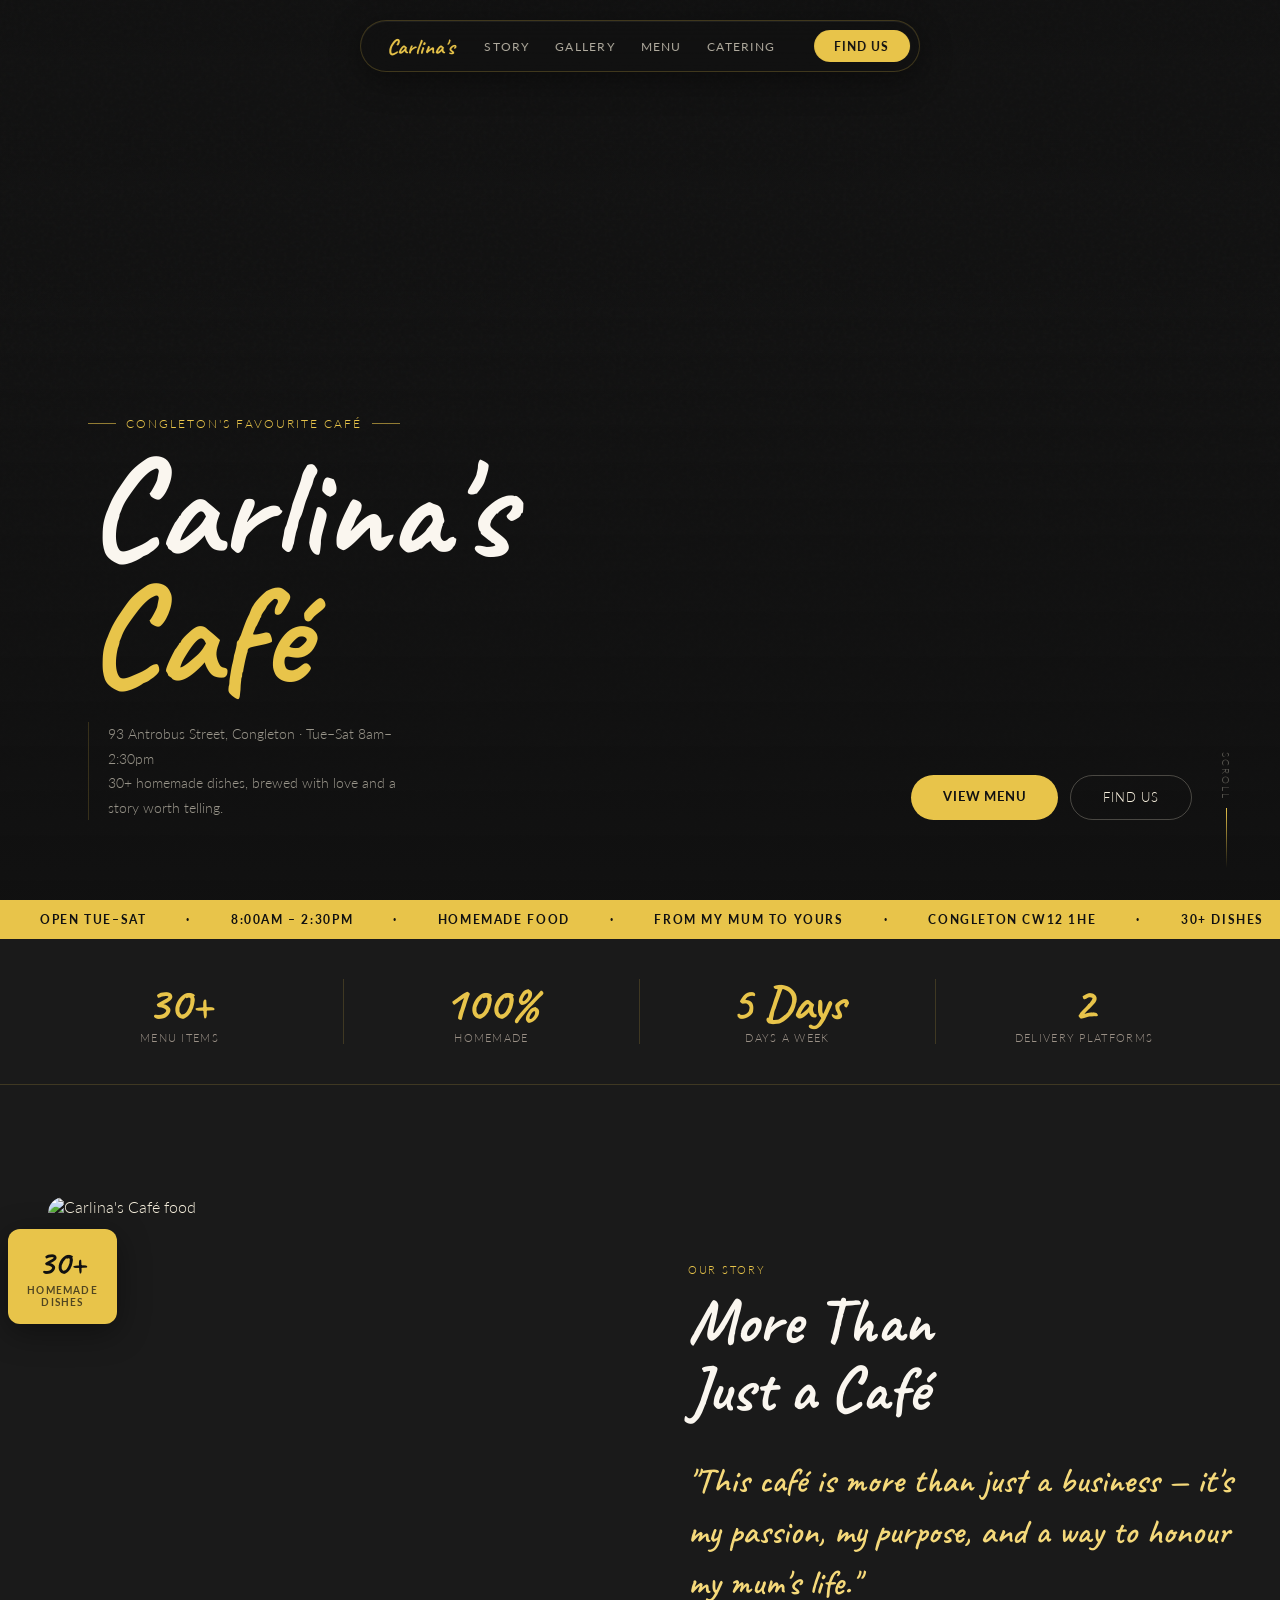
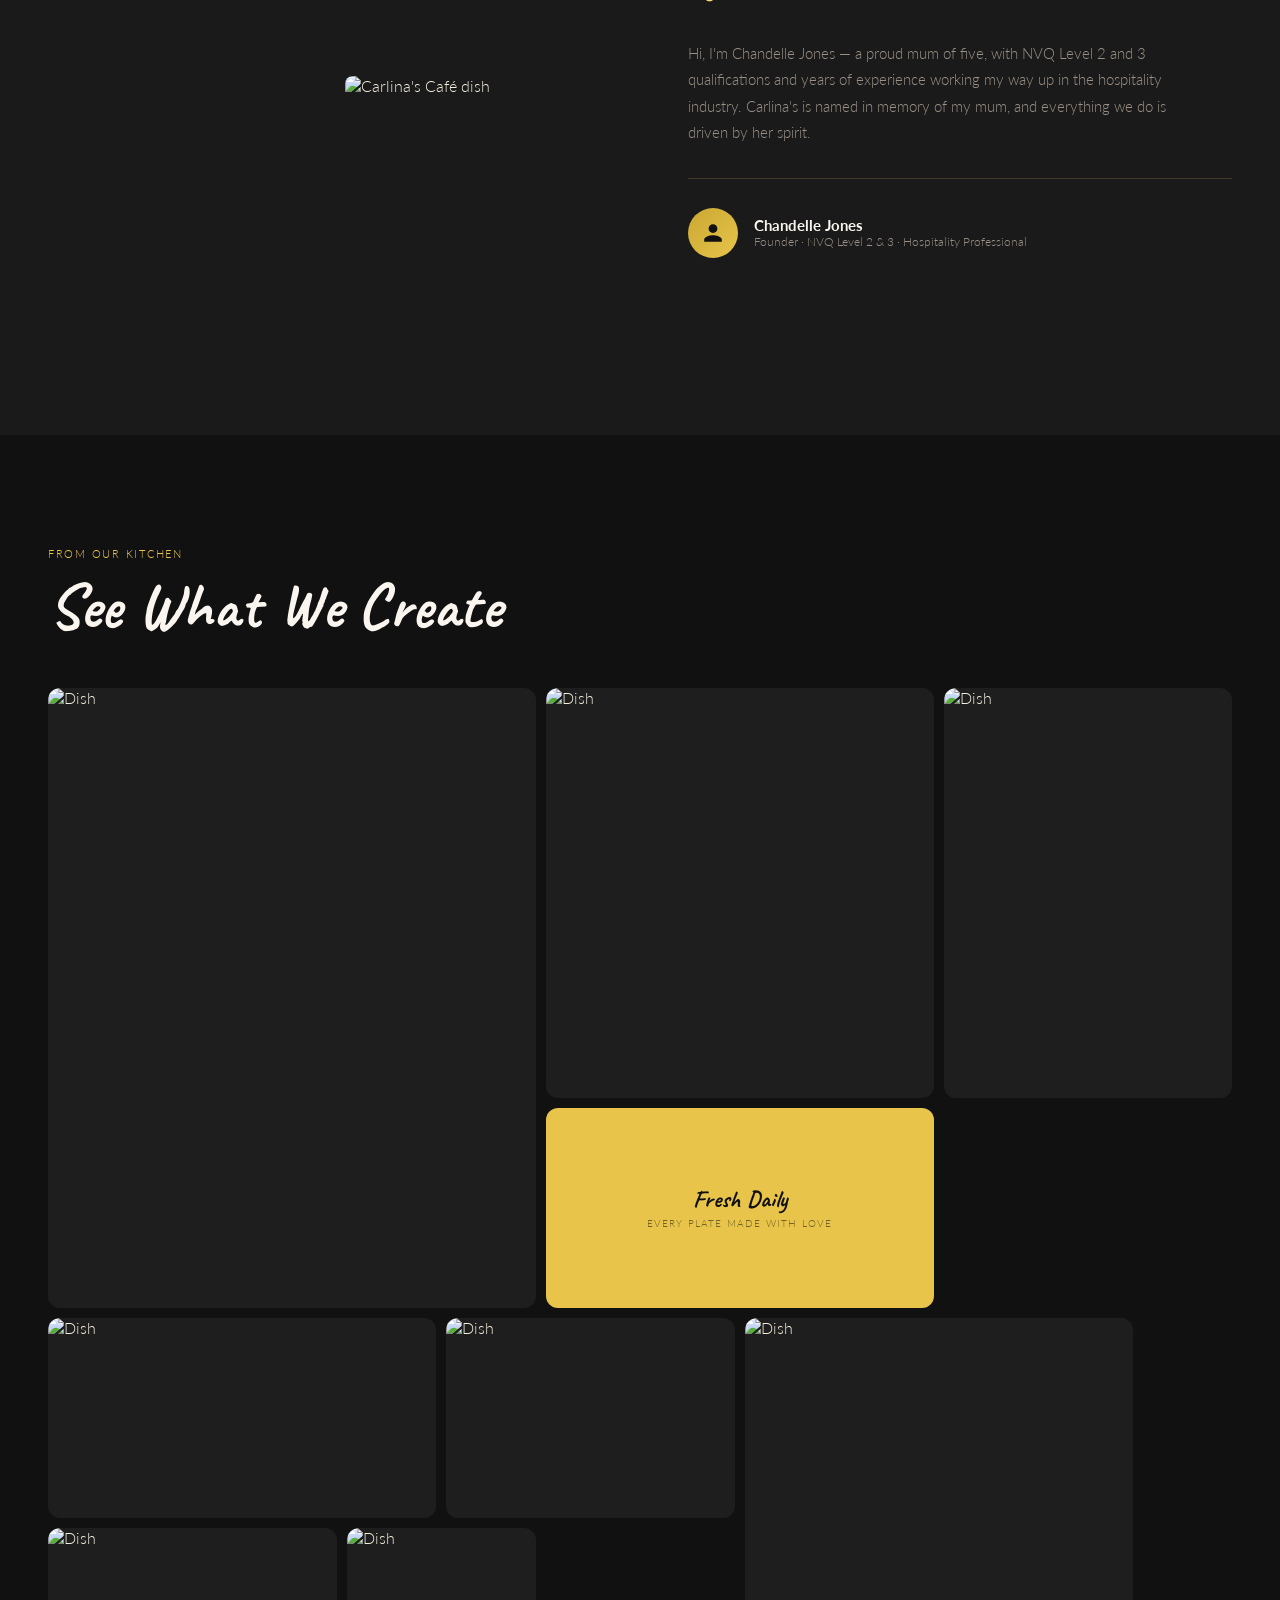
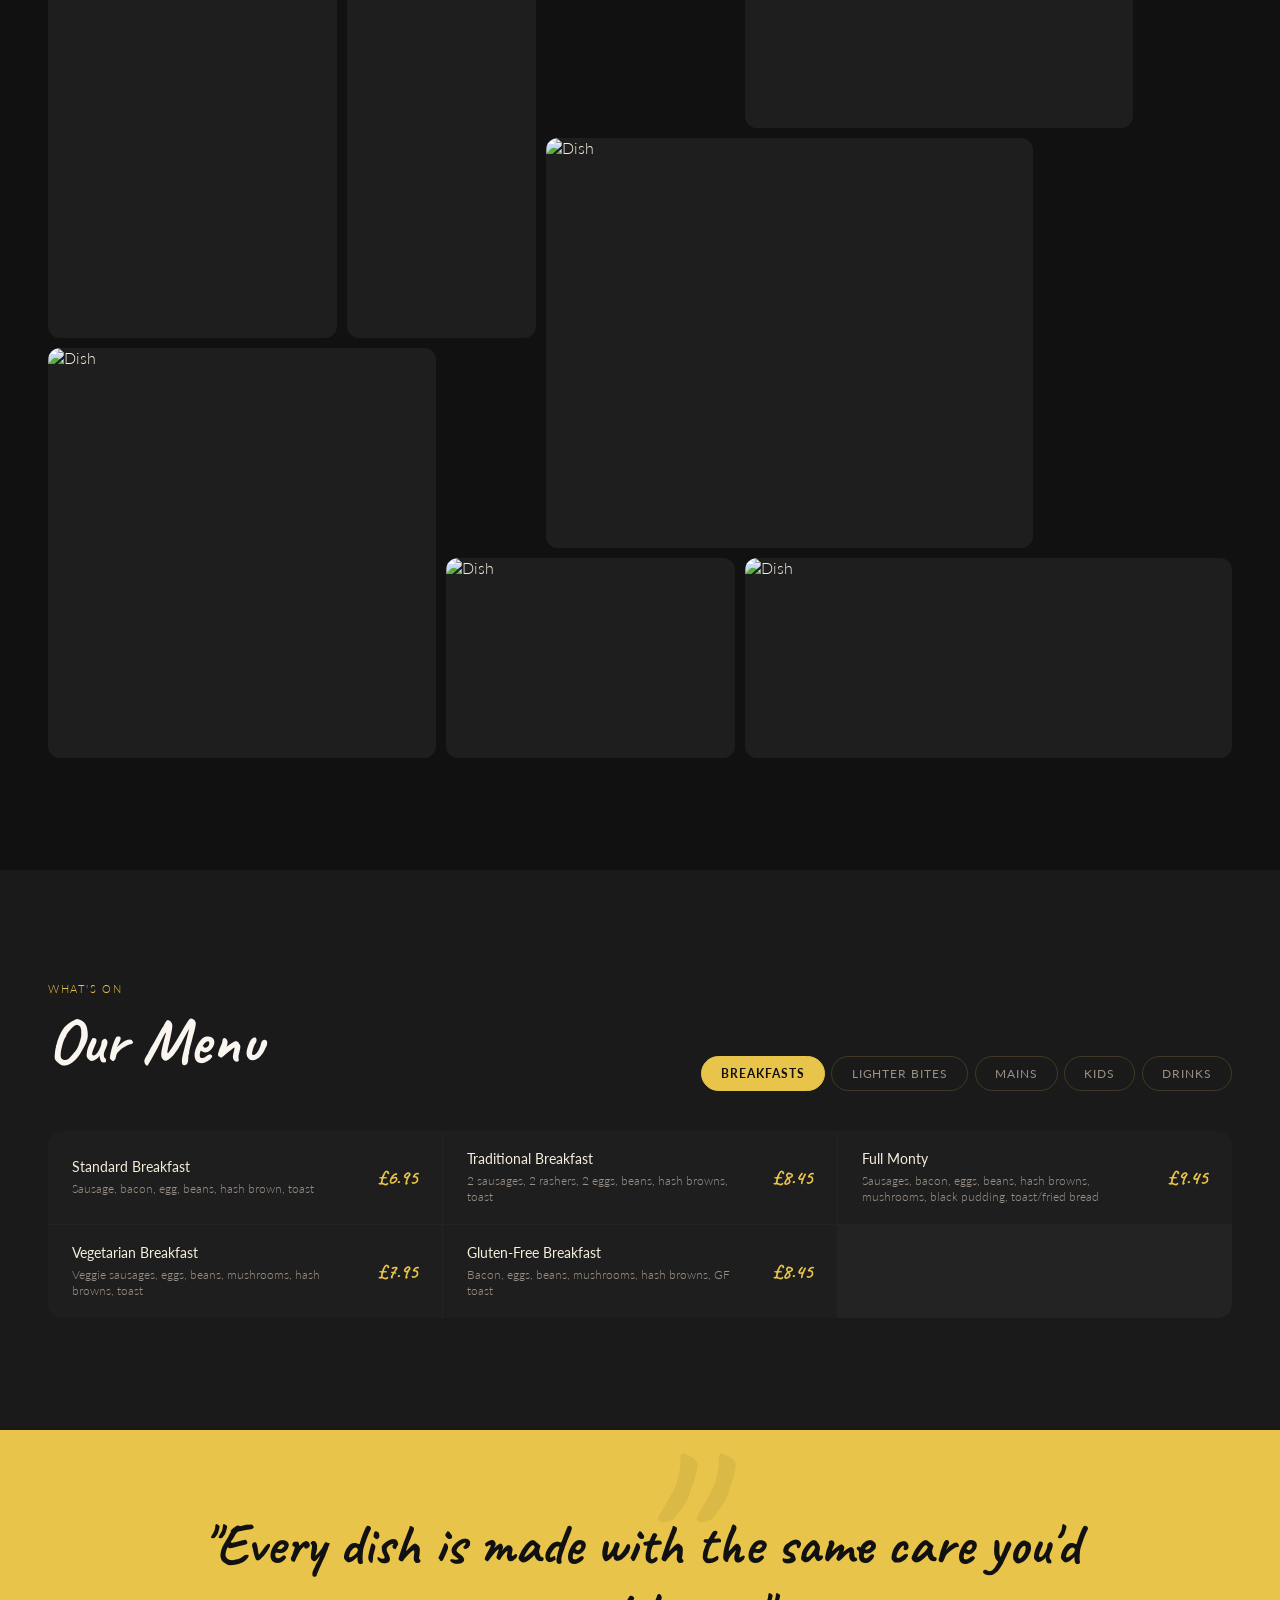
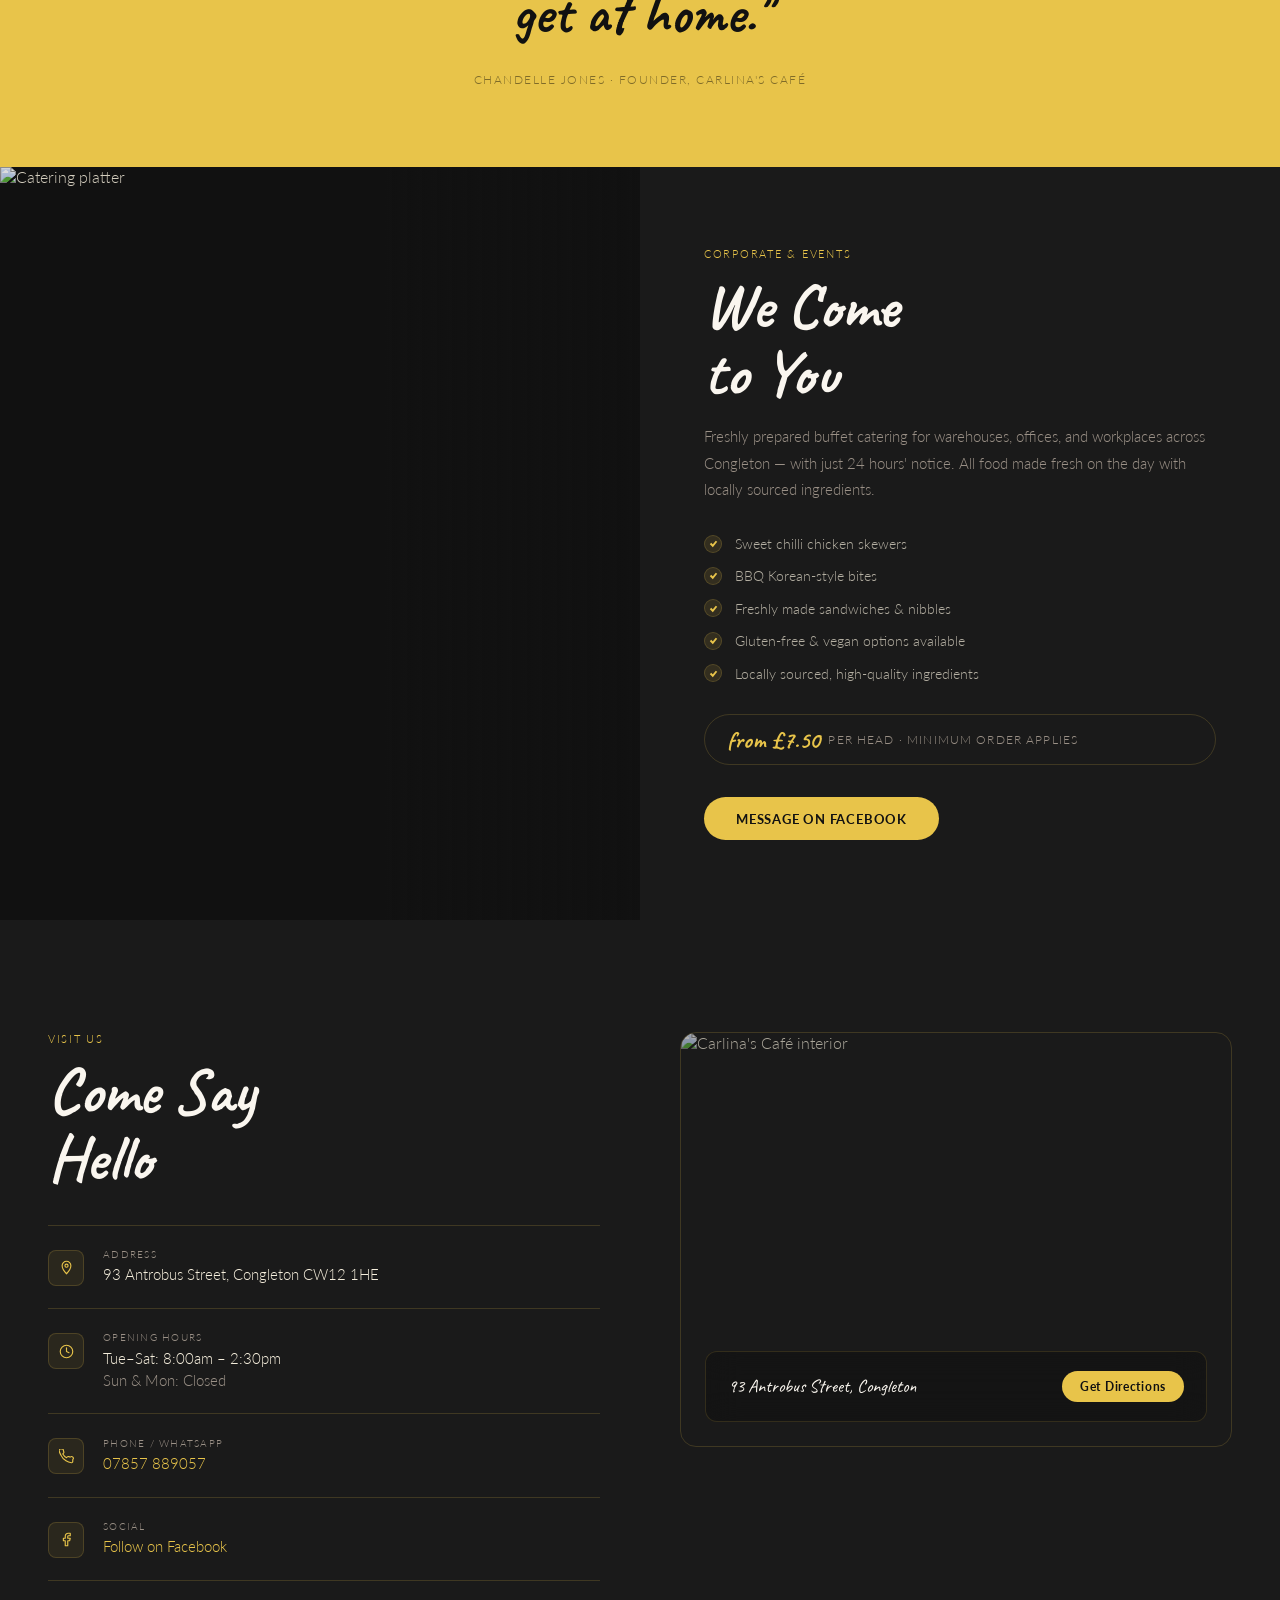
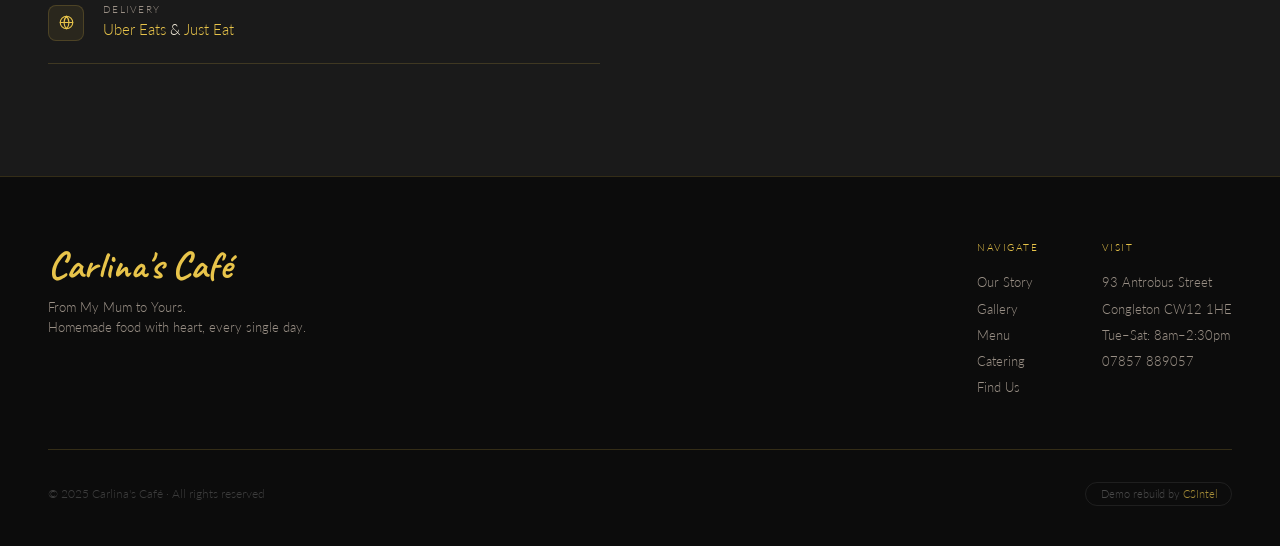
==== commit 58d1e16d: "Rebuild Carlina's Cafe with wow-factor design: bento grid, parallax hero, marquee, counters Co-Autho" ====
--- a/carlinascafe.html
+++ b/carlinascafe.html
@@ -6,20 +6,21 @@
   <title>Carlina's Café — From My Mum to Yours</title>
   <link rel="preconnect" href="https://fonts.googleapis.com" />
   <link rel="preconnect" href="https://fonts.gstatic.com" crossorigin />
-  <link href="https://fonts.googleapis.com/css2?family=Caveat:wght@400;600;700&family=Lato:wght@300;400;700&display=swap" rel="stylesheet" />
+  <link href="https://fonts.googleapis.com/css2?family=Caveat:wght@400;600;700&family=Lato:ital,wght@0,300;0,400;0,700;1,300&display=swap" rel="stylesheet" />
   <style>
     *, *::before, *::after { box-sizing: border-box; margin: 0; padding: 0; }
 
     :root {
-      --black:      #111111;
-      --dark:       #1a1a1a;
-      --card:       #1f1e1e;
-      --gold:       #e8c44a;
-      --gold-light: #f5d97a;
-      --cream:      #f5eedc;
-      --warm-white: #faf6ef;
-      --muted:      #9a9086;
-      --border:     rgba(232,196,74,0.2);
+      --black:  #111111;
+      --dark:   #1a1a1a;
+      --card:   #1f1e1e;
+      --gold:   #e8c44a;
+      --gold-d: #c9a832;
+      --gold-l: #f5d97a;
+      --cream:  #f5eedc;
+      --white:  #faf6ef;
+      --muted:  #9a9086;
+      --border: rgba(232,196,74,0.18);
     }
 
     html { scroll-behavior: smooth; }
@@ -32,835 +33,862 @@
       overflow-x: hidden;
     }
 
-    /* ── NAV ── */
+    /* ─── GLASSMORPHISM NAV ─── */
     nav {
       position: fixed;
-      top: 0; left: 0; right: 0;
-      z-index: 100;
+      top: 1.25rem;
+      left: 50%;
+      transform: translateX(-50%);
+      z-index: 200;
       display: flex;
       align-items: center;
-      justify-content: space-between;
-      padding: 0 2.5rem;
-      height: 64px;
-      background: linear-gradient(rgba(17,17,17,0.98), rgba(0,0,0,0));
+      gap: 0;
+      background: rgba(17,17,17,0.55);
+      backdrop-filter: blur(20px) saturate(180%);
+      -webkit-backdrop-filter: blur(20px) saturate(180%);
+      border: 1px solid rgba(232,196,74,0.22);
+      border-radius: 100px;
+      padding: 0.55rem 0.55rem 0.55rem 1.6rem;
+      white-space: nowrap;
+      box-shadow: 0 8px 32px rgba(0,0,0,0.4), inset 0 1px 0 rgba(255,255,255,0.05);
+      transition: background 0.3s;
     }
     .nav-logo {
       font-family: 'Caveat', cursive;
-      font-size: 1.8rem;
+      font-size: 1.35rem;
       font-weight: 700;
       color: var(--gold);
       text-decoration: none;
-    }
-    .nav-links { display: flex; align-items: center; gap: 2.2rem; }
+      margin-right: 1.8rem;
+      letter-spacing: 0.01em;
+    }
+    .nav-links { display: flex; align-items: center; gap: 1.6rem; }
     .nav-links a {
-      color: var(--cream);
+      color: rgba(245,238,220,0.7);
       text-decoration: none;
-      font-size: 0.85rem;
-      letter-spacing: 0.12em;
+      font-size: 0.78rem;
+      letter-spacing: 0.1em;
       text-transform: uppercase;
       font-weight: 400;
-      opacity: 0.8;
-      transition: opacity 0.2s, color 0.2s;
-    }
-    .nav-links a:hover { opacity: 1; color: var(--gold); }
+      transition: color 0.2s;
+    }
+    .nav-links a:hover { color: var(--gold); }
     .nav-cta {
-      background: var(--gold) !important;
+      margin-left: 0.8rem;
+      background: var(--gold);
       color: var(--black) !important;
-      opacity: 1 !important;
-      padding: 0.45rem 1.1rem;
-      border-radius: 50px;
+      padding: 0.55rem 1.3rem;
+      border-radius: 100px;
       font-weight: 700 !important;
-      letter-spacing: 0.06em !important;
-    }
-    .nav-cta:hover { background: var(--gold-light) !important; }
-
-    /* ── HERO ── */
+      font-size: 0.78rem !important;
+      letter-spacing: 0.08em !important;
+      transition: background 0.2s, transform 0.15s !important;
+      cursor: pointer;
+    }
+    .nav-cta:hover { background: var(--gold-l) !important; transform: scale(1.04); }
+
+    /* ─── HERO ─── */
     .hero {
-      height: 100vh;
-      min-height: 600px;
+      height: 100svh;
+      min-height: 640px;
       position: relative;
-      display: flex;
-      align-items: flex-end;
-      justify-content: center;
-      padding-bottom: 6rem;
       overflow: hidden;
-    }
-    .hero-bg {
+      display: flex;
+      flex-direction: column;
+      justify-content: flex-end;
+      padding-bottom: 5rem;
+    }
+    .hero-parallax {
+      position: absolute;
+      inset: -15%;
+      background-image: url('https://www.carlinascafe.co.uk/images/cafe-photo.jpg');
+      background-size: cover;
+      background-position: center 30%;
+      will-change: transform;
+    }
+    .hero-grain {
       position: absolute;
       inset: 0;
-      background-image: url('https://www.carlinascafe.co.uk/images/cafe-photo.jpg');
-      background-size: cover;
-      background-position: center;
-      transform: scale(1.05);
-      animation: heroZoom 12s ease-out forwards;
-    }
-    @keyframes heroZoom { to { transform: scale(1); } }
+      background-image: url("data:image/svg+xml,%3Csvg viewBox='0 0 256 256' xmlns='http://www.w3.org/2000/svg'%3E%3Cfilter id='noise'%3E%3CfeTurbulence type='fractalNoise' baseFrequency='0.9' numOctaves='4' stitchTiles='stitch'/%3E%3C/filter%3E%3Crect width='100%25' height='100%25' filter='url(%23noise)' opacity='0.04'/%3E%3C/svg%3E");
+      pointer-events: none;
+      z-index: 1;
+      opacity: 0.6;
+    }
     .hero-overlay {
       position: absolute;
       inset: 0;
-      background: linear-gradient(rgba(17,17,17,0.3) 0%, rgba(17,17,17,0.6) 50%, rgba(17,17,17,0.95) 100%);
+      background:
+        linear-gradient(to bottom,
+          rgba(17,17,17,0.25) 0%,
+          rgba(17,17,17,0.1) 35%,
+          rgba(17,17,17,0.55) 65%,
+          rgba(17,17,17,0.97) 100%
+        );
+      z-index: 1;
     }
     .hero-content {
       position: relative;
       z-index: 2;
-      text-align: center;
-      padding: 0 1.5rem;
-    }
-    .hero-tag {
-      font-family: 'Caveat', cursive;
-      font-size: 2.1rem;
+      max-width: 1200px;
+      margin: 0 auto;
+      padding: 0 3rem;
+      width: 100%;
+    }
+    .hero-eyebrow {
+      display: inline-flex;
+      align-items: center;
+      gap: 0.6rem;
+      font-size: 0.72rem;
+      letter-spacing: 0.18em;
+      text-transform: uppercase;
       color: var(--gold);
-      margin-bottom: 0.8rem;
-      opacity: 0;
-      animation: fadeUp 0.8s ease 0.2s forwards;
-    }
-    .hero-title {
-      font-family: 'Caveat', cursive;
-      font-size: clamp(3.5rem, 9vw, 7rem);
-      font-weight: 700;
-      color: var(--warm-white);
-      line-height: 1;
       margin-bottom: 1rem;
       opacity: 0;
-      animation: fadeUp 0.8s ease 0.45s forwards;
-    }
-    .hero-sub {
-      font-size: 1rem;
-      color: rgba(245,238,220,0.65);
-      letter-spacing: 0.08em;
+      animation: fadeUp 0.9s ease 0.3s forwards;
+    }
+    .hero-eyebrow::before, .hero-eyebrow::after {
+      content: '';
+      display: inline-block;
+      width: 28px;
+      height: 1px;
+      background: var(--gold);
+      opacity: 0.6;
+    }
+    .hero-h1 {
+      font-family: 'Caveat', cursive;
+      font-size: clamp(4.5rem, 11vw, 9.5rem);
+      font-weight: 700;
+      color: var(--white);
+      line-height: 0.9;
+      margin-bottom: 1.4rem;
+      opacity: 0;
+      animation: fadeUp 0.9s ease 0.5s forwards;
+    }
+    .hero-h1 span { color: var(--gold); display: block; }
+    .hero-row {
+      display: flex;
+      align-items: flex-end;
+      justify-content: space-between;
+      gap: 2rem;
+      opacity: 0;
+      animation: fadeUp 0.9s ease 0.75s forwards;
+    }
+    .hero-desc {
+      max-width: 340px;
+      font-size: 0.9rem;
+      color: rgba(245,238,220,0.6);
+      line-height: 1.7;
       font-weight: 300;
-      margin-bottom: 2rem;
-      opacity: 0;
-      animation: fadeUp 0.8s ease 0.65s forwards;
-    }
-    .hero-btns {
-      display: flex;
-      gap: 1rem;
-      justify-content: center;
-      flex-wrap: wrap;
-      opacity: 0;
-      animation: fadeUp 0.8s ease 0.85s forwards;
-    }
-    .btn-gold {
+      border-left: 1px solid var(--border);
+      padding-left: 1.2rem;
+    }
+    .hero-actions { display: flex; gap: 0.75rem; flex-shrink: 0; }
+    .btn-primary {
       background: var(--gold);
       color: var(--black);
-      padding: 0.75rem 2rem;
-      border-radius: 50px;
+      padding: 0.85rem 2rem;
+      border-radius: 100px;
       text-decoration: none;
       font-weight: 700;
-      font-size: 0.9rem;
+      font-size: 0.82rem;
       letter-spacing: 0.06em;
-      transition: background 0.2s, transform 0.2s;
-    }
-    .btn-gold:hover { background: var(--gold-light); transform: translateY(-2px); }
-    .btn-ghost {
-      border: 1px solid rgba(245,238,220,0.35);
+      text-transform: uppercase;
+      transition: background 0.2s, transform 0.15s;
+      cursor: pointer;
+    }
+    .btn-primary:hover { background: var(--gold-l); transform: translateY(-2px); }
+    .btn-outline {
+      border: 1px solid rgba(245,238,220,0.25);
       color: var(--cream);
-      padding: 0.75rem 2rem;
-      border-radius: 50px;
+      padding: 0.85rem 2rem;
+      border-radius: 100px;
       text-decoration: none;
-      font-size: 0.9rem;
+      font-size: 0.82rem;
       letter-spacing: 0.06em;
-      transition: border-color 0.2s, color 0.2s, transform 0.2s;
-    }
-    .btn-ghost:hover { border-color: var(--gold); color: var(--gold); transform: translateY(-2px); }
-
-    .delivery-row {
-      display: flex;
-      justify-content: center;
-      gap: 0.8rem;
-      margin-top: 1.5rem;
-      opacity: 0;
-      animation: fadeUp 0.8s ease 1.05s forwards;
-    }
-    .delivery-pill {
-      background: rgba(255,255,255,0.07);
-      border: 1px solid rgba(255,255,255,0.12);
-      color: rgba(245,238,220,0.7);
-      padding: 0.4rem 1rem;
-      border-radius: 50px;
-      font-size: 0.8rem;
-      text-decoration: none;
-      transition: background 0.2s, color 0.2s;
-    }
-    .delivery-pill:hover { background: rgba(232,196,74,0.12); color: var(--gold); border-color: var(--border); }
-
-    .scroll-hint {
+      text-transform: uppercase;
+      transition: border-color 0.2s, color 0.2s, transform 0.15s;
+      cursor: pointer;
+    }
+    .btn-outline:hover { border-color: var(--gold); color: var(--gold); transform: translateY(-2px); }
+
+    /* hero scroll indicator */
+    .hero-scroll {
       position: absolute;
-      bottom: 1.8rem;
-      left: 50%;
-      transform: translateX(-50%);
-      color: rgba(245,238,220,0.3);
-      font-size: 0.7rem;
-      letter-spacing: 0.14em;
-      text-transform: uppercase;
+      bottom: 2rem;
+      right: 3rem;
+      z-index: 2;
       display: flex;
       flex-direction: column;
       align-items: center;
       gap: 0.5rem;
-      animation: fadeUp 1s ease 1.5s both, bounce 2s ease 2.5s infinite;
-    }
-    .scroll-hint::after {
-      content: '';
+      opacity: 0;
+      animation: fadeIn 1s ease 1.4s forwards;
+    }
+    .hero-scroll span {
+      writing-mode: vertical-rl;
+      font-size: 0.62rem;
+      letter-spacing: 0.2em;
+      text-transform: uppercase;
+      color: rgba(245,238,220,0.3);
+    }
+    .hero-scroll-line {
       width: 1px;
-      height: 32px;
-      background: linear-gradient(to bottom, rgba(232,196,74,0.5), transparent);
-    }
-
-    @keyframes fadeUp { from { opacity:0; transform:translateY(20px); } to { opacity:1; transform:translateY(0); } }
-    @keyframes bounce { 0%,100% { transform:translateX(-50%) translateY(0); } 50% { transform:translateX(-50%) translateY(7px); } }
-
-    /* ── HOURS STRIP ── */
-    .hours-strip {
+      height: 60px;
+      background: linear-gradient(to bottom, var(--gold), transparent);
+      animation: scrollDrop 2s ease-in-out 1.8s infinite;
+    }
+    @keyframes scrollDrop {
+      0% { transform: scaleY(0); transform-origin: top; opacity: 1; }
+      50% { transform: scaleY(1); transform-origin: top; opacity: 1; }
+      100% { transform: scaleY(1); transform-origin: bottom; opacity: 0; }
+    }
+
+    @keyframes fadeUp { from { opacity: 0; transform: translateY(24px); } to { opacity: 1; transform: translateY(0); } }
+    @keyframes fadeIn { from { opacity: 0; } to { opacity: 1; } }
+
+    /* ─── MARQUEE ─── */
+    .marquee-track {
+      background: var(--gold);
+      overflow: hidden;
+      padding: 0.8rem 0;
+      border-top: none;
+    }
+    .marquee-inner {
+      display: flex;
+      gap: 0;
+      animation: marquee 30s linear infinite;
+      width: max-content;
+    }
+    .marquee-inner span {
+      font-size: 0.72rem;
+      font-weight: 700;
+      letter-spacing: 0.14em;
+      text-transform: uppercase;
+      color: var(--black);
+      padding: 0 2.5rem;
+      white-space: nowrap;
+    }
+    .marquee-dot {
+      color: rgba(0,0,0,0.35);
+      padding: 0 !important;
+    }
+    @keyframes marquee { from { transform: translateX(0); } to { transform: translateX(-50%); } }
+
+    /* ─── STATS BAR ─── */
+    .stats-bar {
       background: var(--dark);
-      border-top: 1px solid var(--border);
       border-bottom: 1px solid var(--border);
-      display: flex;
-      justify-content: center;
+      padding: 2.5rem 3rem;
+      display: grid;
+      grid-template-columns: repeat(4, 1fr);
       gap: 0;
-      flex-wrap: wrap;
-    }
-    .hours-cell {
-      padding: 1.4rem 3rem;
+    }
+    .stat-cell {
+      padding: 0 2rem;
+      border-right: 1px solid var(--border);
       text-align: center;
-      border-right: 1px solid var(--border);
-    }
-    .hours-cell:last-child { border-right: none; }
-    .hours-day { font-size: 0.7rem; letter-spacing: 0.12em; text-transform: uppercase; color: var(--gold); margin-bottom: 0.3rem; }
-    .hours-time { font-family: 'Caveat', cursive; font-size: 1.3rem; color: var(--cream); }
-    .hours-closed { color: var(--muted); font-family: 'Lato', sans-serif; font-size: 0.85rem; font-style: italic; }
-
-    /* ── SHARED SECTION ── */
-    section { padding: 6rem 1.5rem; }
-    .container { max-width: 1100px; margin: 0 auto; }
-    .label {
-      font-size: 0.7rem;
-      letter-spacing: 0.14em;
+    }
+    .stat-cell:first-child { padding-left: 0; }
+    .stat-cell:last-child { border-right: none; }
+    .stat-big {
+      font-family: 'Caveat', cursive;
+      font-size: 3rem;
+      font-weight: 700;
+      color: var(--gold);
+      line-height: 1;
+    }
+    .stat-label {
+      font-size: 0.68rem;
+      letter-spacing: 0.12em;
+      text-transform: uppercase;
+      color: var(--muted);
+      margin-top: 0.3rem;
+    }
+
+    /* ─── SECTIONS ─── */
+    .section { padding: 7rem 3rem; }
+    .container { max-width: 1200px; margin: 0 auto; }
+    .eyebrow {
+      font-size: 0.68rem;
+      letter-spacing: 0.16em;
       text-transform: uppercase;
       color: var(--gold);
       margin-bottom: 0.8rem;
     }
-    .heading {
+    .h2 {
       font-family: 'Caveat', cursive;
-      font-size: clamp(2.2rem, 5vw, 3.5rem);
+      font-size: clamp(2.5rem, 5vw, 4.2rem);
       font-weight: 700;
-      color: var(--warm-white);
-      line-height: 1.1;
+      color: var(--white);
+      line-height: 1.05;
       margin-bottom: 1rem;
     }
-    .body-text {
-      color: var(--muted);
-      font-size: 0.95rem;
-      line-height: 1.75;
-      max-width: 560px;
-    }
-
-    /* ── REVEAL ── */
-    .reveal { opacity:0; transform:translateY(28px); transition: opacity 0.65s ease, transform 0.65s ease; }
-    .reveal.visible { opacity:1; transform:translateY(0); }
-
-    /* ── ABOUT ── */
+    .body { color: var(--muted); font-size: 0.92rem; line-height: 1.8; max-width: 520px; }
+
+    /* ─── REVEAL ─── */
+    .r { opacity: 0; transform: translateY(30px); transition: opacity 0.7s ease, transform 0.7s ease; }
+    .r.v { opacity: 1; transform: translateY(0); }
+
+    /* ─── ABOUT ─── */
     .about { background: var(--dark); }
     .about-grid {
       display: grid;
       grid-template-columns: 1fr 1fr;
-      gap: 5rem;
+      gap: 6rem;
       align-items: center;
     }
-    .about-img-wrap { position: relative; }
-    .about-img {
+    .about-img-stack { position: relative; }
+    .about-img-main {
       width: 100%;
-      aspect-ratio: 4/5;
+      aspect-ratio: 3/4;
       object-fit: cover;
       border-radius: 16px;
       display: block;
     }
-    .about-badge {
+    .about-img-accent {
       position: absolute;
-      bottom: -1.5rem;
-      right: -1.5rem;
+      bottom: -2rem;
+      right: -2rem;
+      width: 52%;
+      aspect-ratio: 1;
+      object-fit: cover;
+      border-radius: 12px;
+      border: 4px solid var(--dark);
+    }
+    .about-float-badge {
+      position: absolute;
+      top: 2rem;
+      left: -2.5rem;
       background: var(--gold);
       color: var(--black);
-      border-radius: 14px;
-      padding: 1.2rem 1.5rem;
+      border-radius: 12px;
+      padding: 1rem 1.2rem;
+      text-align: center;
+      box-shadow: 0 8px 32px rgba(0,0,0,0.4);
+    }
+    .badge-num { font-family: 'Caveat', cursive; font-size: 2.2rem; font-weight: 700; line-height: 1; }
+    .badge-text { font-size: 0.62rem; font-weight: 700; letter-spacing: 0.12em; text-transform: uppercase; margin-top: 0.2rem; opacity: 0.7; }
+    .about-quote {
+      font-family: 'Caveat', cursive;
+      font-size: clamp(1.6rem, 3vw, 2.2rem);
+      color: var(--gold-l);
+      line-height: 1.45;
+      margin: 2rem 0;
+      font-weight: 600;
+    }
+    .about-meta {
+      display: flex;
+      align-items: center;
+      gap: 1rem;
+      padding-top: 1.8rem;
+      border-top: 1px solid var(--border);
+      margin-top: 2rem;
+    }
+    .avatar {
+      width: 50px; height: 50px;
+      border-radius: 50%;
+      background: linear-gradient(135deg, var(--gold-d), var(--gold));
+      display: flex; align-items: center; justify-content: center;
+      flex-shrink: 0;
+    }
+    .avatar svg { width: 22px; height: 22px; fill: var(--black); }
+    .meta-name { font-weight: 700; font-size: 0.92rem; color: var(--white); }
+    .meta-role { font-size: 0.75rem; color: var(--muted); }
+
+    /* ─── BENTO GALLERY ─── */
+    .gallery { background: var(--black); }
+    .bento {
+      display: grid;
+      grid-template-columns: repeat(12, 1fr);
+      grid-auto-rows: 200px;
+      gap: 10px;
+      margin-top: 3rem;
+    }
+    .bento-cell {
+      overflow: hidden;
+      border-radius: 12px;
+      position: relative;
+      cursor: pointer;
+      background: var(--card);
+    }
+    .bento-cell img {
+      width: 100%;
+      height: 100%;
+      object-fit: cover;
+      transition: transform 0.6s cubic-bezier(0.25, 0.46, 0.45, 0.94);
+      display: block;
+    }
+    .bento-cell:hover img { transform: scale(1.08); }
+    .bento-cell::after {
+      content: '';
+      position: absolute;
+      inset: 0;
+      background: rgba(17,17,17,0);
+      transition: background 0.3s;
+    }
+    .bento-cell:hover::after { background: rgba(232,196,74,0.08); }
+    /* grid placement */
+    .b1  { grid-column: span 5; grid-row: span 3; }
+    .b2  { grid-column: span 4; grid-row: span 2; }
+    .b3  { grid-column: span 3; grid-row: span 2; }
+    .b4  { grid-column: span 4; grid-row: span 1; }
+    .b5  { grid-column: span 3; grid-row: span 1; }
+    .b6  { grid-column: span 4; grid-row: span 2; }
+    .b7  { grid-column: span 3; grid-row: span 2; }
+    .b8  { grid-column: span 2; grid-row: span 2; }
+    .b9  { grid-column: span 5; grid-row: span 2; }
+    .b10 { grid-column: span 4; grid-row: span 2; }
+    .b11 { grid-column: span 3; grid-row: span 1; }
+    .b12 { grid-column: span 5; grid-row: span 1; }
+
+    /* gallery label card */
+    .bento-label {
+      grid-column: span 4;
+      grid-row: span 1;
+      background: var(--gold);
+      border-radius: 12px;
+      display: flex;
+      align-items: center;
+      justify-content: center;
+      flex-direction: column;
+      text-align: center;
+      padding: 1rem;
+    }
+    .bento-label span {
       font-family: 'Caveat', cursive;
       font-size: 1.5rem;
       font-weight: 700;
-      line-height: 1.15;
-      text-align: center;
-    }
-    .about-badge span { display: block; font-family: 'Lato', sans-serif; font-size: 0.7rem; font-weight: 400; letter-spacing: 0.1em; text-transform: uppercase; opacity: 0.7; margin-top: 0.2rem; }
-    .about-quote {
-      font-family: 'Caveat', cursive;
-      font-size: 1.4rem;
-      color: var(--gold-light);
-      line-height: 1.5;
-      margin: 1.8rem 0;
-      padding-left: 1.4rem;
-      border-left: 2px solid var(--gold);
-    }
-    .about-stats {
-      display: flex;
+      color: var(--black);
+      line-height: 1.1;
+    }
+    .bento-label small {
+      font-size: 0.62rem;
+      letter-spacing: 0.12em;
+      text-transform: uppercase;
+      color: rgba(0,0,0,0.5);
+      margin-top: 0.3rem;
+    }
+
+    /* ─── MENU ─── */
+    .menu-section { background: var(--dark); }
+    .menu-header {
+      display: flex;
+      align-items: flex-end;
+      justify-content: space-between;
+      margin-bottom: 2.5rem;
       gap: 2rem;
-      margin-top: 2rem;
-      padding-top: 2rem;
-      border-top: 1px solid var(--border);
-    }
-    .stat-num { font-family: 'Caveat', cursive; font-size: 2rem; color: var(--gold); font-weight: 700; }
-    .stat-label { font-size: 0.75rem; color: var(--muted); letter-spacing: 0.06em; margin-top: 0.1rem; }
-
-    /* ── GALLERY ── */
-    .gallery { background: var(--black); }
-    .gallery-grid {
+      flex-wrap: wrap;
+    }
+    .menu-tabs {
+      display: flex;
+      gap: 0.4rem;
+      flex-wrap: wrap;
+    }
+    .tab {
+      padding: 0.55rem 1.2rem;
+      border-radius: 100px;
+      border: 1px solid var(--border);
+      background: transparent;
+      cursor: pointer;
+      font-size: 0.75rem;
+      font-weight: 400;
+      letter-spacing: 0.08em;
+      text-transform: uppercase;
+      color: var(--muted);
+      transition: all 0.2s;
+      font-family: 'Lato', sans-serif;
+    }
+    .tab:hover { color: var(--cream); border-color: rgba(245,238,220,0.25); }
+    .tab.active {
+      background: var(--gold);
+      border-color: var(--gold);
+      color: var(--black);
+      font-weight: 700;
+    }
+    .menu-panel { display: none; }
+    .menu-panel.active { display: grid; grid-template-columns: repeat(auto-fill, minmax(300px, 1fr)); gap: 1px; border-radius: 14px; overflow: hidden; background: rgba(255,255,255,0.04); }
+    .mi {
+      background: var(--card);
+      padding: 1.2rem 1.5rem;
+      display: flex;
+      align-items: center;
+      justify-content: space-between;
+      gap: 1.2rem;
+      transition: background 0.2s;
+      cursor: default;
+    }
+    .mi:hover { background: #272626; }
+    .mi-name { font-size: 0.9rem; font-weight: 400; color: var(--cream); line-height: 1.3; }
+    .mi-sub { font-size: 0.73rem; color: var(--muted); margin-top: 0.2rem; line-height: 1.4; }
+    .mi-price { font-family: 'Caveat', cursive; font-size: 1.25rem; font-weight: 700; color: var(--gold); white-space: nowrap; }
+
+    /* ─── CATERING FEATURE ─── */
+    .catering { background: var(--black); padding: 0; }
+    .catering-inner {
       display: grid;
-      grid-template-columns: repeat(4, 1fr);
-      grid-template-rows: auto;
-      gap: 0.75rem;
-      margin-top: 3rem;
-    }
-    .gallery-item {
+      grid-template-columns: 1fr 1fr;
+      min-height: 680px;
+    }
+    .catering-visual {
       position: relative;
       overflow: hidden;
-      border-radius: 10px;
-      background: var(--card);
-      cursor: pointer;
-    }
-    .gallery-item:first-child { grid-column: span 2; grid-row: span 2; }
-    .gallery-item img {
+    }
+    .catering-visual img {
       width: 100%;
       height: 100%;
       object-fit: cover;
       display: block;
-      transition: transform 0.5s ease;
-      min-height: 180px;
-    }
-    .gallery-item:hover img { transform: scale(1.06); }
-    .gallery-item::after {
+    }
+    .catering-visual::after {
       content: '';
       position: absolute;
       inset: 0;
-      background: linear-gradient(rgba(0,0,0,0), rgba(17,17,17,0.88));
-      opacity: 0;
-      transition: opacity 0.3s;
-    }
-    .gallery-item:hover::after { opacity: 1; }
-
-    /* ── MENU ── */
-    .menu-section { background: var(--dark); }
-    .menu-tabs {
-      display: flex;
+      background: linear-gradient(to right, rgba(17,17,17,0) 60%, rgba(17,17,17,1) 100%),
+                  linear-gradient(rgba(17,17,17,0.15), rgba(17,17,17,0.15));
+    }
+    .catering-body {
+      background: var(--dark);
+      padding: 5rem 4rem;
+      display: flex;
+      flex-direction: column;
+      justify-content: center;
+    }
+    .catering-list {
+      list-style: none;
+      margin: 2rem 0;
+      display: flex;
+      flex-direction: column;
+      gap: 0.9rem;
+    }
+    .catering-list li {
+      display: flex;
+      align-items: center;
+      gap: 0.8rem;
+      font-size: 0.88rem;
+      color: rgba(245,238,220,0.7);
+    }
+    .check-icon {
+      width: 18px; height: 18px;
+      background: rgba(232,196,74,0.12);
+      border: 1px solid var(--border);
+      border-radius: 50%;
+      display: flex; align-items: center; justify-content: center;
+      flex-shrink: 0;
+    }
+    .check-icon svg { width: 9px; height: 9px; stroke: var(--gold); fill: none; stroke-width: 2.5; }
+    .price-chip {
+      display: inline-flex;
+      align-items: center;
       gap: 0.5rem;
-      flex-wrap: wrap;
-      margin: 2.5rem 0 2rem;
+      border: 1px solid var(--border);
+      border-radius: 100px;
+      padding: 0.6rem 1.4rem;
+      margin-bottom: 2rem;
+    }
+    .price-chip-num { font-family: 'Caveat', cursive; font-size: 1.5rem; color: var(--gold); font-weight: 700; }
+    .price-chip-text { font-size: 0.72rem; letter-spacing: 0.1em; text-transform: uppercase; color: var(--muted); }
+
+    /* ─── PULL QUOTE ─── */
+    .pullquote {
+      background: var(--gold);
+      padding: 5rem 3rem;
+      text-align: center;
+      position: relative;
+      overflow: hidden;
+    }
+    .pullquote::before {
+      content: '"';
+      position: absolute;
+      top: -2rem;
+      left: 50%;
+      transform: translateX(-50%);
+      font-family: 'Caveat', cursive;
+      font-size: 20rem;
+      color: rgba(0,0,0,0.06);
+      line-height: 1;
+      pointer-events: none;
+    }
+    .pullquote-text {
+      font-family: 'Caveat', cursive;
+      font-size: clamp(2rem, 4.5vw, 3.8rem);
+      font-weight: 700;
+      color: var(--black);
+      line-height: 1.2;
+      max-width: 900px;
+      margin: 0 auto 1.5rem;
+      position: relative;
+    }
+    .pullquote-attr {
+      font-size: 0.78rem;
+      letter-spacing: 0.12em;
+      text-transform: uppercase;
+      color: rgba(0,0,0,0.45);
+    }
+
+    /* ─── LIGHTBOX ─── */
+    .lb {
+      display: none;
+      position: fixed; inset: 0; z-index: 500;
+      background: rgba(0,0,0,0.93);
+      align-items: center; justify-content: center; padding: 2rem;
+    }
+    .lb.open { display: flex; }
+    .lb img { max-width: 88vw; max-height: 82vh; border-radius: 10px; object-fit: contain; }
+    .lb-x {
+      position: absolute; top: 1.5rem; right: 1.5rem;
+      background: rgba(255,255,255,0.06); border: 1px solid rgba(255,255,255,0.1);
+      color: var(--cream); width: 40px; height: 40px; border-radius: 50%;
+      display: flex; align-items: center; justify-content: center;
+      cursor: pointer; transition: background 0.2s; font-size: 1rem;
+    }
+    .lb-x:hover { background: rgba(232,196,74,0.15); color: var(--gold); }
+    .lb-arr {
+      position: absolute; top: 50%; transform: translateY(-50%);
+      background: rgba(255,255,255,0.06); border: 1px solid rgba(255,255,255,0.1);
+      color: var(--cream); width: 48px; height: 48px; border-radius: 50%;
+      display: flex; align-items: center; justify-content: center;
+      cursor: pointer; transition: background 0.2s; font-size: 1.4rem;
+    }
+    .lb-arr:hover { background: rgba(232,196,74,0.15); color: var(--gold); }
+    .lb-arr.prev { left: 1.5rem; }
+    .lb-arr.next { right: 1.5rem; }
+
+    /* ─── FIND US ─── */
+    .find-section { background: var(--dark); }
+    .find-grid {
+      display: grid;
+      grid-template-columns: 1fr 1fr;
+      gap: 5rem;
+      align-items: start;
+    }
+    .info-rows { margin-top: 2rem; display: flex; flex-direction: column; gap: 0; }
+    .info-row {
+      display: flex;
+      gap: 1.2rem;
+      padding: 1.4rem 0;
       border-bottom: 1px solid var(--border);
-      padding-bottom: 0;
-    }
-    .tab {
-      padding: 0.6rem 1.4rem;
-      border-radius: 8px 8px 0 0;
-      border: none;
-      border-bottom: 2px solid transparent;
-      background: transparent;
-      cursor: pointer;
-      font-size: 0.82rem;
-      font-weight: 400;
-      color: var(--muted);
-      letter-spacing: 0.08em;
-      text-transform: uppercase;
-      transition: all 0.2s;
-      font-family: 'Lato', sans-serif;
-      margin-bottom: -1px;
-    }
-    .tab:hover { color: var(--cream); }
-    .tab.active { color: var(--gold); border-bottom-color: var(--gold); }
-    .menu-panel { display: none; }
-    .menu-panel.active { display: grid; grid-template-columns: repeat(auto-fill, minmax(290px, 1fr)); gap: 1px; background: var(--border); border: 1px solid var(--border); border-radius: 12px; overflow: hidden; }
-    .menu-item {
-      background: var(--card);
-      padding: 1.1rem 1.4rem;
+      align-items: flex-start;
+    }
+    .info-row:first-child { border-top: 1px solid var(--border); }
+    .info-ico {
+      width: 36px; height: 36px; flex-shrink: 0;
+      background: rgba(232,196,74,0.08);
+      border: 1px solid var(--border);
+      border-radius: 8px;
+      display: flex; align-items: center; justify-content: center;
+      margin-top: 0.1rem;
+    }
+    .info-ico svg { width: 15px; height: 15px; stroke: var(--gold); fill: none; stroke-width: 1.8; }
+    .info-lbl { font-size: 0.65rem; letter-spacing: 0.12em; text-transform: uppercase; color: var(--muted); }
+    .info-val { font-size: 0.92rem; color: var(--cream); margin-top: 0.2rem; line-height: 1.5; }
+    .info-val a { color: var(--gold); text-decoration: none; }
+    .info-val a:hover { text-decoration: underline; }
+
+    .map-card {
+      position: relative;
+      border-radius: 16px;
+      overflow: hidden;
+      border: 1px solid var(--border);
+    }
+    .map-card img { width: 100%; display: block; aspect-ratio: 4/3; object-fit: cover; opacity: 0.65; }
+    .map-glass {
+      position: absolute;
+      bottom: 1.5rem; left: 1.5rem; right: 1.5rem;
+      background: rgba(17,17,17,0.65);
+      backdrop-filter: blur(16px);
+      -webkit-backdrop-filter: blur(16px);
+      border: 1px solid rgba(232,196,74,0.15);
+      border-radius: 12px;
+      padding: 1.2rem 1.4rem;
       display: flex;
       align-items: center;
       justify-content: space-between;
       gap: 1rem;
+    }
+    .map-addr { font-family: 'Caveat', cursive; font-size: 1.15rem; color: var(--white); }
+    .map-link {
+      background: var(--gold); color: var(--black);
+      padding: 0.5rem 1.1rem; border-radius: 100px;
+      text-decoration: none; font-size: 0.75rem; font-weight: 700;
+      letter-spacing: 0.06em; white-space: nowrap;
       transition: background 0.2s;
     }
-    .menu-item:hover { background: #252424; }
-    .menu-item-name { font-weight: 400; font-size: 0.92rem; color: var(--cream); line-height: 1.3; }
-    .menu-item-sub { font-size: 0.75rem; color: var(--muted); margin-top: 0.2rem; line-height: 1.4; }
-    .menu-item-price { font-family: 'Caveat', cursive; font-size: 1.2rem; font-weight: 700; color: var(--gold); white-space: nowrap; }
-
-    /* ── CATERING ── */
-    .catering { background: var(--black); position: relative; overflow: hidden; }
-    .catering-bg {
-      position: absolute;
-      inset: 0;
-      background-image: url('https://www.carlinascafe.co.uk/images/img-003bb097.jpg');
-      background-size: cover;
-      background-position: center;
-      opacity: 0.18;
-    }
-    .catering .container { position: relative; z-index: 1; }
-    .catering-grid {
-      display: grid;
-      grid-template-columns: 1fr 1fr;
-      gap: 4rem;
-      align-items: center;
-      margin-top: 1rem;
-    }
-    .catering-img {
-      border-radius: 16px;
-      overflow: hidden;
-      position: relative;
-    }
-    .catering-img img { width: 100%; display: block; object-fit: cover; aspect-ratio: 4/3; }
-    .catering-img::after {
-      content: '';
-      position: absolute;
-      inset: 0;
-      background: linear-gradient(rgba(0,0,0,0), rgba(17,17,17,0.9));
-    }
-    .catering-list { list-style: none; margin: 1.5rem 0; display: flex; flex-direction: column; gap: 0.75rem; }
-    .catering-list li {
-      display: flex;
-      align-items: center;
-      gap: 0.75rem;
-      font-size: 0.9rem;
-      color: rgba(245,238,220,0.75);
-    }
-    .catering-list li::before { content: '✦'; color: var(--gold); font-size: 0.6rem; flex-shrink: 0; }
-    .catering-price-tag {
-      display: inline-block;
-      border: 1px solid var(--border);
-      color: var(--gold);
-      font-family: 'Caveat', cursive;
-      font-size: 1.3rem;
-      padding: 0.5rem 1.2rem;
-      border-radius: 50px;
-      margin-top: 0.5rem;
-    }
-
-    /* ── LIGHTBOX ── */
-    .lightbox {
-      display: none;
-      position: fixed;
-      inset: 0;
-      z-index: 999;
-      background: rgba(0,0,0,0.92);
-      align-items: center;
-      justify-content: center;
-      padding: 2rem;
-    }
-    .lightbox.open { display: flex; }
-    .lightbox img { max-width: 90vw; max-height: 85vh; border-radius: 10px; object-fit: contain; }
-    .lightbox-close {
-      position: absolute;
-      top: 1.5rem; right: 1.5rem;
-      color: var(--cream);
-      font-size: 2rem;
-      cursor: pointer;
-      opacity: 0.7;
-      background: none;
-      border: none;
-      line-height: 1;
-    }
-    .lightbox-close:hover { opacity: 1; color: var(--gold); }
-    .lightbox-prev, .lightbox-next {
-      position: absolute;
-      top: 50%; transform: translateY(-50%);
-      background: rgba(255,255,255,0.07);
-      border: 1px solid rgba(255,255,255,0.1);
-      color: var(--cream);
-      font-size: 1.5rem;
-      width: 48px; height: 48px;
-      border-radius: 50%;
-      cursor: pointer;
-      display: flex; align-items: center; justify-content: center;
-      transition: background 0.2s;
-    }
-    .lightbox-prev { left: 1.5rem; }
-    .lightbox-next { right: 1.5rem; }
-    .lightbox-prev:hover, .lightbox-next:hover { background: rgba(232,196,74,0.15); color: var(--gold); }
-
-    /* ── FIND US ── */
-    .find-us { background: var(--dark); }
-    .find-grid {
-      display: grid;
-      grid-template-columns: 1fr 1.3fr;
-      gap: 4rem;
-      align-items: start;
-    }
-    .info-list { list-style: none; margin-top: 2rem; display: flex; flex-direction: column; gap: 1.5rem; }
-    .info-list li { display: flex; gap: 1rem; align-items: flex-start; }
-    .info-icon {
-      width: 42px; height: 42px;
-      background: rgba(232,196,74,0.1);
-      border: 1px solid var(--border);
-      border-radius: 10px;
-      display: flex; align-items: center; justify-content: center;
-      font-size: 1rem; flex-shrink: 0;
-    }
-    .info-label { font-size: 0.7rem; letter-spacing: 0.1em; text-transform: uppercase; color: var(--muted); }
-    .info-value { color: var(--cream); font-size: 0.95rem; margin-top: 0.2rem; line-height: 1.5; }
-    .info-value a { color: var(--gold); text-decoration: none; }
-    .info-value a:hover { text-decoration: underline; }
-    .map-wrap {
-      border-radius: 16px;
-      overflow: hidden;
-      border: 1px solid var(--border);
-      background: var(--card);
-      position: relative;
-    }
-    .map-wrap img { width: 100%; display: block; object-fit: cover; aspect-ratio: 4/3; opacity: 0.7; }
-    .map-overlay {
-      position: absolute;
-      inset: 0;
-      background: linear-gradient(rgba(0,0,0,0.15), rgba(17,17,17,0.9));
-      display: flex;
-      flex-direction: column;
-      align-items: center;
-      justify-content: flex-end;
-      padding: 1.5rem;
-      text-align: center;
-    }
-    .map-address-text { font-family: 'Caveat', cursive; font-size: 1.3rem; color: var(--warm-white); margin-bottom: 0.8rem; }
-    .map-btn {
-      background: var(--gold);
-      color: var(--black);
-      padding: 0.6rem 1.5rem;
-      border-radius: 50px;
-      text-decoration: none;
-      font-weight: 700;
-      font-size: 0.82rem;
-      letter-spacing: 0.05em;
-      transition: background 0.2s;
-    }
-    .map-btn:hover { background: var(--gold-light); }
-
-    /* ── FOOTER ── */
+    .map-link:hover { background: var(--gold-l); }
+
+    /* ─── FOOTER ─── */
     footer {
-      background: #0a0a0a;
+      background: #0c0c0c;
       border-top: 1px solid var(--border);
-      padding: 3.5rem 1.5rem 2rem;
-      text-align: center;
-    }
-    .footer-logo { font-family: 'Caveat', cursive; font-size: 2.2rem; font-weight: 700; color: var(--gold); }
-    .footer-tagline { font-size: 0.82rem; color: var(--muted); letter-spacing: 0.08em; margin: 0.4rem 0 2rem; }
-    .footer-links { display: flex; justify-content: center; gap: 2rem; flex-wrap: wrap; margin-bottom: 2rem; }
-    .footer-links a { color: var(--muted); text-decoration: none; font-size: 0.8rem; letter-spacing: 0.08em; text-transform: uppercase; transition: color 0.2s; }
-    .footer-links a:hover { color: var(--gold); }
-    .footer-divider { border: none; border-top: 1px solid rgba(255,255,255,0.06); margin-bottom: 1.5rem; }
-    .footer-bottom { display: flex; justify-content: space-between; align-items: center; flex-wrap: wrap; gap: 0.5rem; font-size: 0.75rem; color: rgba(255,255,255,0.2); }
-    .demo-tag { border: 1px solid rgba(255,255,255,0.08); border-radius: 50px; padding: 0.3rem 0.9rem; }
-    .demo-tag a { color: var(--gold); text-decoration: none; opacity: 0.7; }
-
-    /* ── RESPONSIVE ── */
-    @media (max-width: 900px) {
-      .about-grid, .catering-grid, .find-grid { grid-template-columns: 1fr; }
-      .about-badge { right: 0; }
-      .gallery-grid { grid-template-columns: repeat(2, 1fr); }
-      .gallery-item:first-child { grid-column: span 2; }
-    }
-    @media (max-width: 600px) {
-      nav { padding: 0 1.2rem; }
+      padding: 4rem 3rem 2.5rem;
+    }
+    .footer-top {
+      display: flex;
+      justify-content: space-between;
+      align-items: flex-start;
+      gap: 3rem;
+      padding-bottom: 3rem;
+      border-bottom: 1px solid var(--border);
+      flex-wrap: wrap;
+    }
+    .footer-brand { max-width: 280px; }
+    .footer-logo { font-family: 'Caveat', cursive; font-size: 2.4rem; font-weight: 700; color: var(--gold); }
+    .footer-tagline { font-size: 0.8rem; color: var(--muted); margin-top: 0.4rem; line-height: 1.6; }
+    .footer-cols { display: flex; gap: 4rem; flex-wrap: wrap; }
+    .footer-col-title { font-size: 0.65rem; letter-spacing: 0.14em; text-transform: uppercase; color: var(--gold); margin-bottom: 1rem; }
+    .footer-col a, .footer-col p { display: block; color: var(--muted); font-size: 0.82rem; text-decoration: none; line-height: 2; transition: color 0.2s; }
+    .footer-col a:hover { color: var(--cream); }
+    .footer-bottom {
+      display: flex; justify-content: space-between; align-items: center;
+      gap: 1rem; flex-wrap: wrap; padding-top: 2rem;
+    }
+    .footer-copy { font-size: 0.72rem; color: rgba(255,255,255,0.2); }
+    .demo-pill {
+      font-size: 0.68rem; color: rgba(255,255,255,0.25);
+      border: 1px solid rgba(255,255,255,0.08);
+      border-radius: 100px; padding: 0.3rem 0.9rem;
+    }
+    .demo-pill a { color: var(--gold); opacity: 0.7; text-decoration: none; }
+
+    /* ─── RESPONSIVE ─── */
+    @media (max-width: 1024px) {
+      .stats-bar { grid-template-columns: repeat(2, 1fr); }
+      .stat-cell:nth-child(2) { border-right: none; }
+      .bento { grid-auto-rows: 160px; }
+      .catering-inner { grid-template-columns: 1fr; }
+      .catering-visual { height: 360px; }
+      .catering-visual::after { background: linear-gradient(to bottom, rgba(17,17,17,0) 60%, rgba(17,17,17,1) 100%); }
+    }
+    @media (max-width: 768px) {
+      nav { top: 0.8rem; padding: 0.5rem 0.5rem 0.5rem 1.2rem; gap: 0; }
       .nav-links a:not(.nav-cta) { display: none; }
-      .hours-cell { padding: 1rem 1.5rem; }
-      .gallery-grid { grid-template-columns: 1fr 1fr; }
+      .hero-content { padding: 0 1.5rem; }
+      .hero-row { flex-direction: column; align-items: flex-start; gap: 1.2rem; }
+      .hero-desc { display: none; }
+      .section { padding: 5rem 1.5rem; }
+      .about-grid, .find-grid { grid-template-columns: 1fr; gap: 3rem; }
+      .about-img-accent { display: none; }
+      .about-float-badge { left: auto; right: 1rem; top: 1rem; }
+      .bento { grid-template-columns: repeat(2, 1fr); grid-auto-rows: 160px; }
+      .b1  { grid-column: span 2; grid-row: span 2; }
+      .b2,.b3,.b4,.b5,.b6,.b7,.b8,.b9,.b10,.b11,.b12 { grid-column: span 1; grid-row: span 1; }
+      .bento-label { grid-column: span 2; }
+      .catering-body { padding: 3rem 1.5rem; }
+      .footer-top { flex-direction: column; }
+      .stats-bar { padding: 1.5rem; gap: 1rem; }
+      .hero-scroll { display: none; }
+      .pullquote { padding: 3.5rem 1.5rem; }
+    }
+
+    @media (prefers-reduced-motion: reduce) {
+      .hero-parallax, .bento-cell img { transition: none; }
+      .marquee-inner { animation: none; }
+      .hero-scroll-line { animation: none; }
     }
   </style>
 </head>
 <body>
 
-<!-- NAV -->
+<!-- ─── NAV ─── -->
 <nav>
   <a href="#" class="nav-logo">Carlina's</a>
   <div class="nav-links">
-    <a href="#about">Our Story</a>
+    <a href="#about">Story</a>
+    <a href="#gallery">Gallery</a>
     <a href="#menu">Menu</a>
     <a href="#catering">Catering</a>
-    <a href="#gallery">Gallery</a>
     <a href="#find-us" class="nav-cta">Find Us</a>
   </div>
 </nav>
 
-<!-- HERO -->
+<!-- ─── HERO ─── -->
 <section class="hero">
-  <div class="hero-bg"></div>
+  <div class="hero-parallax" id="heroBg"></div>
+  <div class="hero-grain"></div>
   <div class="hero-overlay"></div>
   <div class="hero-content">
-    <div class="hero-tag">From My Mum to Yours ♥</div>
-    <h1 class="hero-title">Carlina's Café</h1>
-    <p class="hero-sub">93 Antrobus Street, Congleton &nbsp;·&nbsp; Tue–Sat 8am–2:30pm</p>
-    <div class="hero-btns">
-      <a href="#menu" class="btn-gold">View Our Menu</a>
-      <a href="#find-us" class="btn-ghost">Find Us</a>
-    </div>
-    <div class="delivery-row">
-      <a href="#" class="delivery-pill">🛵 Uber Eats</a>
-      <a href="#" class="delivery-pill">🍕 Just Eat</a>
-    </div>
-  </div>
-  <div class="scroll-hint">Scroll</div>
+    <div class="hero-eyebrow">Congleton's Favourite Café</div>
+    <h1 class="hero-h1">Carlina's<span>Café</span></h1>
+    <div class="hero-row">
+      <p class="hero-desc">93 Antrobus Street, Congleton · Tue–Sat 8am–2:30pm<br>30+ homemade dishes, brewed with love and a story worth telling.</p>
+      <div class="hero-actions">
+        <a href="#menu" class="btn-primary">View Menu</a>
+        <a href="#find-us" class="btn-outline">Find Us</a>
+      </div>
+    </div>
+  </div>
+  <div class="hero-scroll">
+    <span>Scroll</span>
+    <div class="hero-scroll-line"></div>
+  </div>
 </section>
 
-<!-- HOURS -->
-<div class="hours-strip">
-  <div class="hours-cell">
-    <div class="hours-day">Tuesday – Saturday</div>
-    <div class="hours-time">8:00am – 2:30pm</div>
-  </div>
-  <div class="hours-cell">
-    <div class="hours-day">Sunday</div>
-    <div class="hours-time hours-closed">Closed</div>
-  </div>
-  <div class="hours-cell">
-    <div class="hours-day">Monday</div>
-    <div class="hours-time hours-closed">Closed</div>
-  </div>
-  <div class="hours-cell">
-    <div class="hours-day">Order Online</div>
-    <div class="hours-time" style="font-size:1rem;color:var(--gold)">Uber Eats &amp; Just Eat</div>
+<!-- ─── MARQUEE ─── -->
+<div class="marquee-track" aria-hidden="true">
+  <div class="marquee-inner">
+    <span>Open Tue–Sat</span><span class="marquee-dot">·</span>
+    <span>8:00am – 2:30pm</span><span class="marquee-dot">·</span>
+    <span>Homemade Food</span><span class="marquee-dot">·</span>
+    <span>From My Mum to Yours</span><span class="marquee-dot">·</span>
+    <span>Congleton CW12 1HE</span><span class="marquee-dot">·</span>
+    <span>30+ Dishes</span><span class="marquee-dot">·</span>
+    <span>Uber Eats &amp; Just Eat</span><span class="marquee-dot">·</span>
+    <span>Catering Available</span><span class="marquee-dot">·</span>
+    <!-- duplicate for seamless loop -->
+    <span>Open Tue–Sat</span><span class="marquee-dot">·</span>
+    <span>8:00am – 2:30pm</span><span class="marquee-dot">·</span>
+    <span>Homemade Food</span><span class="marquee-dot">·</span>
+    <span>From My Mum to Yours</span><span class="marquee-dot">·</span>
+    <span>Congleton CW12 1HE</span><span class="marquee-dot">·</span>
+    <span>30+ Dishes</span><span class="marquee-dot">·</span>
+    <span>Uber Eats &amp; Just Eat</span><span class="marquee-dot">·</span>
+    <span>Catering Available</span><span class="marquee-dot">·</span>
   </div>
 </div>
 
-<!-- ABOUT -->
-<section class="about" id="about">
+<!-- ─── STATS ─── -->
+<div class="stats-bar">
+  <div class="stat-cell r">
+    <div class="stat-big" data-count="30" data-suffix="+">0</div>
+    <div class="stat-label">Menu Items</div>
+  </div>
+  <div class="stat-cell r" style="transition-delay:0.1s">
+    <div class="stat-big">100%</div>
+    <div class="stat-label">Homemade</div>
+  </div>
+  <div class="stat-cell r" style="transition-delay:0.2s">
+    <div class="stat-big" data-count="5" data-suffix=" Days">0</div>
+    <div class="stat-label">Days a Week</div>
+  </div>
+  <div class="stat-cell r" style="transition-delay:0.3s">
+    <div class="stat-big">2</div>
+    <div class="stat-label">Delivery Platforms</div>
+  </div>
+</div>
+
+<!-- ─── ABOUT ─── -->
+<section class="about section" id="about">
   <div class="container">
     <div class="about-grid">
-      <div class="about-img-wrap reveal">
-        <img src="https://www.carlinascafe.co.uk/images/img-a2013ad6.jpg" alt="Carlina's Café food" class="about-img" />
-        <div class="about-badge">30+<span>Homemade Dishes</span></div>
-      </div>
-      <div class="reveal" style="transition-delay:0.15s">
-        <div class="label">Our Story</div>
-        <h2 class="heading">More Than Just a Café</h2>
-        <blockquote class="about-quote">
-          "This café is more than just a business — it's my passion, my purpose, and a way to honour my mum's life."
-        </blockquote>
-        <p class="body-text">
-          Hi, I'm Chandelle Jones — a proud mum of five, with NVQ Level 2 and 3 qualifications and years of experience working my way up in the hospitality industry through determination and resilience.
-          <br><br>
-          Carlina's is named in memory of my mum, and everything we do here is driven by her spirit. Whether it's a proper cooked breakfast, a fresh lunch plate, or simply a good cup of coffee — every dish is made with the same care you'd get at home.
-        </p>
-        <div class="about-stats">
-          <div><div class="stat-num">30+</div><div class="stat-label">Menu Items</div></div>
-          <div><div class="stat-num">100%</div><div class="stat-label">Homemade</div></div>
-          <div><div class="stat-num">♥</div><div class="stat-label">With Love</div></div>
+      <div class="about-img-stack r">
+        <img src="https://www.carlinascafe.co.uk/images/img-a2013ad6.jpg" alt="Carlina's Café food" class="about-img-main" />
+        <img src="https://www.carlinascafe.co.uk/images/img-20cc6d19.jpg" alt="Carlina's Café dish" class="about-img-accent" />
+        <div class="about-float-badge">
+          <div class="badge-num">30+</div>
+          <div class="badge-text">Homemade<br>Dishes</div>
         </div>
       </div>
-    </div>
-  </div>
-</section>
-
-<!-- GALLERY -->
-<section class="gallery" id="gallery">
-  <div class="container">
-    <div class="reveal">
-      <div class="label">From Our Kitchen</div>
-      <h2 class="heading">See What We Create</h2>
-    </div>
-    <div class="gallery-grid reveal" style="transition-delay:0.1s">
-      <div class="gallery-item" onclick="openLightbox(0)">
-        <img src="https://www.carlinascafe.co.uk/images/img-27b63d33.jpg" alt="Carlina's dish" loading="lazy" />
-      </div>
-      <div class="gallery-item" onclick="openLightbox(1)">
-        <img src="https://www.carlinascafe.co.uk/images/img-1af04afa.jpg" alt="Carlina's dish" loading="lazy" />
-      </div>
-      <div class="gallery-item" onclick="openLightbox(2)">
-        <img src="https://www.carlinascafe.co.uk/images/img-f156e566.jpg" alt="Carlina's dish" loading="lazy" />
-      </div>
-      <div class="gallery-item" onclick="openLightbox(3)">
-        <img src="https://www.carlinascafe.co.uk/images/img-bd8f7a57.jpg" alt="Carlina's dish" loading="lazy" />
-      </div>
-      <div class="gallery-item" onclick="openLightbox(4)">
-        <img src="https://www.carlinascafe.co.uk/images/img-20cc6d19.jpg" alt="Carlina's dish" loading="lazy" />
-      </div>
-      <div class="gallery-item" onclick="openLightbox(5)">
-        <img src="https://www.carlinascafe.co.uk/images/img-97368740.jpg" alt="Carlina's dish" loading="lazy" />
-      </div>
-      <div class="gallery-item" onclick="openLightbox(6)">
-        <img src="https://www.carlinascafe.co.uk/images/img-c7607c00.jpg" alt="Carlina's dish" loading="lazy" />
-      </div>
-      <div class="gallery-item" onclick="openLightbox(7)">
-        <img src="https://www.carlinascafe.co.uk/images/img-b9a5c257.jpg" alt="Carlina's dish" loading="lazy" />
-      </div>
-      <div class="gallery-item" onclick="openLightbox(8)">
-        <img src="https://www.carlinascafe.co.uk/images/img-dfb45910.jpg" alt="Carlina's dish" loading="lazy" />
-      </div>
-      <div class="gallery-item" onclick="openLightbox(9)">
-        <img src="https://www.carlinascafe.co.uk/images/img-c896ca6a.jpg" alt="Carlina's dish" loading="lazy" />
-      </div>
-      <div class="gallery-item" onclick="openLightbox(10)">
-        <img src="https://www.carlinascafe.co.uk/images/img-afbbf8a1.jpg" alt="Carlina's dish" loading="lazy" />
-      </div>
-      <div class="gallery-item" onclick="openLightbox(11)">
-        <img src="https://www.carlinascafe.co.uk/images/img-003bb097.jpg" alt="Carlina's dish" loading="lazy" />
-      </div>
-    </div>
-  </div>
-</section>
-
-<!-- LIGHTBOX -->
-<div class="lightbox" id="lightbox" onclick="closeLightboxOnBg(event)">
-  <button class="lightbox-close" onclick="closeLightbox()">✕</button>
-  <button class="lightbox-prev" onclick="lbNav(-1)">‹</button>
-  <img id="lb-img" src="" alt="" />
-  <button class="lightbox-next" onclick="lbNav(1)">›</button>
-</div>
-
-<!-- MENU -->
-<section class="menu-section" id="menu">
-  <div class="container">
-    <div class="reveal">
-      <div class="label">What's on</div>
-      <h2 class="heading">Our Menu</h2>
-      <p class="body-text">Everything prepared fresh daily. Gluten-free and vegetarian options available across the menu.</p>
-    </div>
-    <div class="menu-tabs reveal" style="transition-delay:0.1s">
-      <button class="tab active" onclick="showTab('breakfasts',this)">Breakfasts</button>
-      <button class="tab" onclick="showTab('lighter',this)">Lighter Bites</button>
-      <button class="tab" onclick="showTab('mains',this)">Mains</button>
-      <button class="tab" onclick="showTab('kids',this)">Kids</button>
-      <button class="tab" onclick="showTab('drinks',this)">Drinks</button>
-    </div>
-
-    <div id="breakfasts" class="menu-panel active reveal" style="transition-delay:0.2s">
-      <div class="menu-item"><div><div class="menu-item-name">Standard Breakfast</div><div class="menu-item-sub">Sausage, bacon, egg, beans, hash brown, toast</div></div><div class="menu-item-price">£6.95</div></div>
-      <div class="menu-item"><div><div class="menu-item-name">Traditional Breakfast</div><div class="menu-item-sub">2 sausages, 2 rashers, 2 eggs, beans, hash browns, toast</div></div><div class="menu-item-price">£8.45</div></div>
-      <div class="menu-item"><div><div class="menu-item-name">Full Monty</div><div class="menu-item-sub">Sausages, bacon, eggs, beans, hash browns, mushrooms, black pudding, toast/fried bread</div></div><div class="menu-item-price">£9.45</div></div>
-      <div class="menu-item"><div><div class="menu-item-name">Vegetarian Breakfast</div><div class="menu-item-sub">Veggie sausages, eggs, beans, mushrooms, hash browns, toast</div></div><div class="menu-item-price">£7.95</div></div>
-      <div class="menu-item"><div><div class="menu-item-name">Gluten-Free Breakfast</div><div class="menu-item-sub">Bacon, eggs, beans, mushrooms, hash browns, GF toast</div></div><div class="menu-item-price">£8.45</div></div>
-    </div>
-
-    <div id="lighter" class="menu-panel reveal" style="transition-delay:0.2s">
-      <div class="menu-item"><div><div class="menu-item-name">Breakfast Wrap</div></div><div class="menu-item-price">£5.60</div></div>
-      <div class="menu-item"><div><div class="menu-item-name">Build Your Own Oatcake</div></div><div class="menu-item-price">£4.30</div></div>
-      <div class="menu-item"><div><div class="menu-item-name">Smashed Avocado on Sourdough</div></div><div class="menu-item-price">£7.95</div></div>
-      <div class="menu-item"><div><div class="menu-item-name">Eggs Benedict</div></div><div class="menu-item-price">£7.95</div></div>
-      <div class="menu-item"><div><div class="menu-item-name">Eggs on Toast</div></div><div class="menu-item-price">£4.10</div></div>
-      <div class="menu-item"><div><div class="menu-item-name">Hot Filled Bap or Sandwich</div></div><div class="menu-item-price">from £3.00</div></div>
-      <div class="menu-item"><div><div class="menu-item-name">Toasted Teacake</div></div><div class="menu-item-price">£2.45</div></div>
-      <div class="menu-item"><div><div class="menu-item-name">Bloomer Toast &amp; Jam</div></div><div class="menu-item-price">£2.45</div></div>
-    </div>
-
-    <div id="mains" class="menu-panel reveal" style="transition-delay:0.2s">
-      <div class="menu-item"><div><div class="menu-item-name">Jacket Potatoes</div></div><div class="menu-item-price">£6.95</div></div>
-      <div class="menu-item"><div><div class="menu-item-name">Paninis &amp; Toasted Wraps</div></div><div class="menu-item-price">£6.00</div></div>
-      <div class="menu-item"><div><div class="menu-item-name">Club Sandwich</div></div><div class="menu-item-price">£9.90</div></div>
-      <div class="menu-item"><div><div class="menu-item-name">Fish Finger Sandwich</div></div><div class="menu-item-price">£8.90</div></div>
-      <div class="menu-item"><div><div class="menu-item-name">Halloumi Melt</div></div><div class="menu-item-price">£8.50</div></div>
-      <div class="menu-item"><div><div class="menu-item-name">Chilli Con Carne</div></div><div class="menu-item-price">£9.95</div></div>
-      <div class="menu-item"><div><div class="menu-item-name">Garlic Chilli Chicken</div></div><div class="menu-item-price">£9.95</div></div>
-      <div class="menu-item"><div><div class="menu-item-name">Fresh Salad Bowls</div></div><div class="menu-item-price">from £6.00</div></div>
-      <div class="menu-item"><div><div class="menu-item-name">Skin on Fries</div></div><div class="menu-item-price">£4.00</div></div>
-      <div class="menu-item"><div><div class="menu-item-name">Side of Fries</div></div><div class="menu-item-price">£2.00</div></div>
-      <div class="menu-item"><div><div class="menu-item-name">Loaded Toppings</div></div><div class="menu-item-price">from £1.10</div></div>
-    </div>
-
-    <div id="kids" class="menu-panel reveal" style="transition-delay:0.2s">
-      <div class="menu-item"><div><div class="menu-item-name">Beans on Toast</div></div><div class="menu-item-price">£2.60</div></div>
-      <div class="menu-item"><div><div class="menu-item-name">Kids Breakfast</div><div class="menu-item-sub">With juice, milk or water</div></div><div class="menu-item-price">£4.95</div></div>
-      <div class="menu-item"><div><div class="menu-item-name">Chicken Rocks</div><div class="menu-item-sub">With juice, milk or water</div></div><div class="menu-item-price">£4.95</div></div>
-      <div class="menu-item"><div><div class="menu-item-name">Sausage, Chips &amp; Beans</div><div class="menu-item-sub">With juice, milk or water</div></div><div class="menu-item-price">£4.95</div></div>
-      <div class="menu-item"><div><div class="menu-item-name">Kids Jacket Potato</div><div class="menu-item-sub">With juice, milk or water</div></div><div class="menu-item-price">£4.95</div></div>
-      <div class="menu-item"><div><div class="menu-item-name">Freshly Made Sandwiches</div><div class="menu-item-sub">With juice, milk or water</div></div><div class="menu-item-price">£4.95</div></div>
-    </div>
-
-    <div id="drinks" class="menu-panel reveal" style="transition-delay:0.2s">
-      <div class="menu-item"><div><div class="menu-item-name">Cappuccino</div></div><div class="menu-item-price">£3.85</div></div>
-      <div class="menu-item"><div><div class="menu-item-name">Latte</div></div><div class="menu-item-price">£3.85</div></div>
-      <div class="menu-item"><div><div class="menu-item-name">Americano</div></div><div class="menu-item-price">£3.55</div></div>
-      <div class="menu-item"><div><div class="menu-item-name">Mocha</div></div><div class="menu-item-price">£3.95</div></div>
-      <div class="menu-item"><div><div class="menu-item-name">Iced Latte</div></div><div class="menu-item-price">£3.85</div></div>
-      <div class="menu-item"><div><div class="menu-item-name">Pot of Tea</div></div><div class="menu-item-price">£2.95</div></div>
-      <div class="menu-item"><div><div class="menu-item-name">Hot Chocolate</div></div><div class="menu-item-price">£3.45</div></div>
-      <div class="menu-item"><div><div class="menu-item-name">Luxury Hot Chocolate</div></div><div class="menu-item-price">£3.85</div></div>
-      <div class="menu-item"><div><div class="menu-item-name">Almond / Oat Milk</div></div><div class="menu-item-price">+£0.25</div></div>
-      <div class="menu-item"><div><div class="menu-item-name">Syrup Shot</div><div class="menu-item-sub">Caramel, Vanilla, Gingerbread</div></div><div class="menu-item-price">+£0.30</div></div>
-      <div class="menu-item"><div><div class="menu-item-name">Soft Drinks</div><div class="menu-item-sub">Pepsi, Diet Pepsi, Tango, Sprite</div></div><div class="menu-item-price">£2.45</div></div>
-      <div class="menu-item"><div><div class="menu-item-name">Bottled Water</div></div><div class="menu-item-price">£1.45</div></div>
-    </div>
-  </div>
-</section>
-
-<!-- CATERING -->
-<section class="catering" id="catering">
-  <div class="catering-bg"></div>
-  <div class="container">
-    <div class="catering-grid">
-      <div class="catering-img reveal">
-        <img src="https://www.carlinascafe.co.uk/images/img-97368740.jpg" alt="Catering platter" loading="lazy" />
-      </div>
-      <div class="reveal" style="transition-delay:0.15s">
-        <div class="label">Corporate &amp; Events</div>
-        <h2 class="heading">We Come to You</h2>
-        <p class="body-text">Calling all warehouses, offices, and workplaces! Carlina's offers freshly prepared buffet catering, made to order and delivered with just 24 hours' notice.</p>
-        <ul class="catering-list">
-          <li>Sweet chilli chicken skewers</li>
-          <li>BBQ Korean-style bites</li>
-          <li>Freshly made sandwiches</li>
-          <li>Wide selection of tasty nibbles</li>
-          <li>Gluten-free &amp; vegan options available</li>
-          <li>Locally sourced ingredients</li>
-        </ul>
-        <div class="catering-price-tag">from £7.50 per head</div>
-        <br><br>
-        <a href="https://www.facebook.com/profile.php?id=61584876186761" target="_blank" rel="noopener" class="btn-gold" style="display:inline-block">📘 Message on Facebook</a>
-      </div>
-    </div>
-  </div>
-</section>
-
-<!-- FIND US -->
-<section class="find-us" id="find-us">
-  <div class="container">
-    <div class="find-grid">
-      <div class="reveal">
-        <div class="label">Visit Us</div>
-        <h2 class="heading">Come Say Hello</h2>
-        <ul class="info-list">
-          <li>
-            <div class="info-icon">📍</div>
-            <div>
-              <div class="info-label">Address</div>
-              <div class="info-value">93 Antrobus Street<br>Congleton CW12 1HE</div>
-            </div>
-          </li>
-          <li>
-            <div class="info-icon">🕐</div>
-            <div>
-              <div class="info-label">Opening Hours</div>
-              <div class="info-value">Tue–Sat: 8:00am – 2:30pm<br>Sun &amp; Mon: Closed</div>
-            </div>
-          </li>
-          <li>
-            <div class="info-icon">📞</div>
-            <div>
-              <div class="info-label">Phone / WhatsApp</div>
-              <div class="info-value"><a href="tel:07857889057">07857 889057</a></div>
-            </div>
-          </li>
-          <li>
-            <div class="info-icon">📘</div>
-            <div>
-              <div class="info-label">Social</div>
-              <div class="info-value"><a href="https://www.facebook.com/profile.php?id=61584876186761" target="_blank" rel="noopener">Follow on Facebook</a></div>
-            </div>
-          </li>
-          <li>
-            <div class="info-icon">🚗</div>
-            <div>
-              <div class="info-label">Delivery</div>
-              <div class="info-value">Available on <a href="#">Uber Eats</a> &amp; <a href="#">Just Eat</a></div>
-            </div>
-          </li>
-        </ul>
-      </div>
-      <div class="reveal" style="transition-delay:0.15s">
-        <div class="map-wrap">
-          <img src="https://www.carlinascafe.co.uk/images/img-c7607c00.jpg" alt="Carlina's Café" loading="lazy" />
-          <div class="map-overlay">
-            <div class="map-address-text">93 Antrobus Street, Congleton CW12 1HE</div>
-            <a href="https://www.google.com/maps/search/93+Antrobus+Street+Congleton+CW12+1HE" target="_blank" rel="noopener" class="map-btn">Open in Google Maps →</a>
+      <div class="r" style="transition-delay:0.15s">
+        <div class="eyebrow">Our Story</div>
+        <h2 class="h2">More Than<br>Just a Café</h2>
+        <blockquote class="about-quote">"This café is more than just a business — it's my passion, my purpose, and a way to honour my mum's life."</blockquote>
+        <p class="body">Hi, I'm Chandelle Jones — a proud mum of five, with NVQ Level 2 and 3 qualifications and years of experience working my way up in the hospitality industry. Carlina's is named in memory of my mum, and everything we do is driven by her spirit.</p>
+        <div class="about-meta">
+          <div class="avatar">
+            <svg viewBox="0 0 24 24" xmlns="http://www.w3.org/2000/svg"><path d="M12 12c2.7 0 4.8-2.1 4.8-4.8S14.7 2.4 12 2.4 7.2 4.5 7.2 7.2 9.3 12 12 12zm0 2.4c-3.2 0-9.6 1.6-9.6 4.8v2.4h19.2v-2.4c0-3.2-6.4-4.8-9.6-4.8z"/></svg>
+          </div>
+          <div>
+            <div class="meta-name">Chandelle Jones</div>
+            <div class="meta-role">Founder · NVQ Level 2 &amp; 3 · Hospitality Professional</div>
           </div>
         </div>
       </div>
@@ -868,27 +896,279 @@
   </div>
 </section>
 
-<!-- FOOTER -->
+<!-- ─── GALLERY ─── -->
+<section class="gallery section" id="gallery">
+  <div class="container">
+    <div class="r">
+      <div class="eyebrow">From Our Kitchen</div>
+      <h2 class="h2">See What We Create</h2>
+    </div>
+    <div class="bento r" style="transition-delay:0.1s">
+      <div class="bento-cell b1" onclick="lb(0)"><img src="https://www.carlinascafe.co.uk/images/img-27b63d33.jpg" alt="Dish" loading="lazy" /></div>
+      <div class="bento-cell b2" onclick="lb(1)"><img src="https://www.carlinascafe.co.uk/images/img-1af04afa.jpg" alt="Dish" loading="lazy" /></div>
+      <div class="bento-cell b3" onclick="lb(2)"><img src="https://www.carlinascafe.co.uk/images/img-f156e566.jpg" alt="Dish" loading="lazy" /></div>
+      <div class="bento-label"><span>Fresh Daily</span><small>Every plate made with love</small></div>
+      <div class="bento-cell b4" onclick="lb(3)"><img src="https://www.carlinascafe.co.uk/images/img-bd8f7a57.jpg" alt="Dish" loading="lazy" /></div>
+      <div class="bento-cell b5" onclick="lb(4)"><img src="https://www.carlinascafe.co.uk/images/img-20cc6d19.jpg" alt="Dish" loading="lazy" /></div>
+      <div class="bento-cell b6" onclick="lb(5)"><img src="https://www.carlinascafe.co.uk/images/img-97368740.jpg" alt="Dish" loading="lazy" /></div>
+      <div class="bento-cell b7" onclick="lb(6)"><img src="https://www.carlinascafe.co.uk/images/img-c7607c00.jpg" alt="Dish" loading="lazy" /></div>
+      <div class="bento-cell b8" onclick="lb(7)"><img src="https://www.carlinascafe.co.uk/images/img-b9a5c257.jpg" alt="Dish" loading="lazy" /></div>
+      <div class="bento-cell b9" onclick="lb(8)"><img src="https://www.carlinascafe.co.uk/images/img-dfb45910.jpg" alt="Dish" loading="lazy" /></div>
+      <div class="bento-cell b10" onclick="lb(9)"><img src="https://www.carlinascafe.co.uk/images/img-c896ca6a.jpg" alt="Dish" loading="lazy" /></div>
+      <div class="bento-cell b11" onclick="lb(10)"><img src="https://www.carlinascafe.co.uk/images/img-afbbf8a1.jpg" alt="Dish" loading="lazy" /></div>
+      <div class="bento-cell b12" onclick="lb(11)"><img src="https://www.carlinascafe.co.uk/images/img-003bb097.jpg" alt="Dish" loading="lazy" /></div>
+    </div>
+  </div>
+</section>
+
+<!-- ─── LIGHTBOX ─── -->
+<div class="lb" id="lbox" onclick="lbBg(event)">
+  <button class="lb-x" onclick="lbClose()" aria-label="Close">✕</button>
+  <button class="lb-arr prev" onclick="lbNav(-1)" aria-label="Previous">‹</button>
+  <img id="lbImg" src="" alt="Gallery photo" />
+  <button class="lb-arr next" onclick="lbNav(1)" aria-label="Next">›</button>
+</div>
+
+<!-- ─── MENU ─── -->
+<section class="menu-section section" id="menu">
+  <div class="container">
+    <div class="menu-header">
+      <div class="r">
+        <div class="eyebrow">What's On</div>
+        <h2 class="h2">Our Menu</h2>
+      </div>
+      <div class="menu-tabs r" style="transition-delay:0.1s">
+        <button class="tab active" onclick="showTab('bk',this)">Breakfasts</button>
+        <button class="tab" onclick="showTab('lb',this)">Lighter Bites</button>
+        <button class="tab" onclick="showTab('mn',this)">Mains</button>
+        <button class="tab" onclick="showTab('kd',this)">Kids</button>
+        <button class="tab" onclick="showTab('dk',this)">Drinks</button>
+      </div>
+    </div>
+
+    <div id="bk" class="menu-panel active r" style="transition-delay:0.15s">
+      <div class="mi"><div><div class="mi-name">Standard Breakfast</div><div class="mi-sub">Sausage, bacon, egg, beans, hash brown, toast</div></div><div class="mi-price">£6.95</div></div>
+      <div class="mi"><div><div class="mi-name">Traditional Breakfast</div><div class="mi-sub">2 sausages, 2 rashers, 2 eggs, beans, hash browns, toast</div></div><div class="mi-price">£8.45</div></div>
+      <div class="mi"><div><div class="mi-name">Full Monty</div><div class="mi-sub">Sausages, bacon, eggs, beans, hash browns, mushrooms, black pudding, toast/fried bread</div></div><div class="mi-price">£9.45</div></div>
+      <div class="mi"><div><div class="mi-name">Vegetarian Breakfast</div><div class="mi-sub">Veggie sausages, eggs, beans, mushrooms, hash browns, toast</div></div><div class="mi-price">£7.95</div></div>
+      <div class="mi"><div><div class="mi-name">Gluten-Free Breakfast</div><div class="mi-sub">Bacon, eggs, beans, mushrooms, hash browns, GF toast</div></div><div class="mi-price">£8.45</div></div>
+    </div>
+
+    <div id="lb" class="menu-panel r" style="transition-delay:0.15s">
+      <div class="mi"><div><div class="mi-name">Breakfast Wrap</div></div><div class="mi-price">£5.60</div></div>
+      <div class="mi"><div><div class="mi-name">Build Your Own Oatcake</div></div><div class="mi-price">£4.30</div></div>
+      <div class="mi"><div><div class="mi-name">Smashed Avocado on Sourdough</div></div><div class="mi-price">£7.95</div></div>
+      <div class="mi"><div><div class="mi-name">Eggs Benedict</div></div><div class="mi-price">£7.95</div></div>
+      <div class="mi"><div><div class="mi-name">Eggs on Toast</div></div><div class="mi-price">£4.10</div></div>
+      <div class="mi"><div><div class="mi-name">Hot Filled Bap or Sandwich</div></div><div class="mi-price">from £3.00</div></div>
+      <div class="mi"><div><div class="mi-name">Toasted Teacake</div></div><div class="mi-price">£2.45</div></div>
+      <div class="mi"><div><div class="mi-name">Bloomer Toast &amp; Jam</div></div><div class="mi-price">£2.45</div></div>
+    </div>
+
+    <div id="mn" class="menu-panel r" style="transition-delay:0.15s">
+      <div class="mi"><div><div class="mi-name">Jacket Potatoes</div></div><div class="mi-price">£6.95</div></div>
+      <div class="mi"><div><div class="mi-name">Paninis &amp; Toasted Wraps</div></div><div class="mi-price">£6.00</div></div>
+      <div class="mi"><div><div class="mi-name">Club Sandwich</div></div><div class="mi-price">£9.90</div></div>
+      <div class="mi"><div><div class="mi-name">Fish Finger Sandwich</div></div><div class="mi-price">£8.90</div></div>
+      <div class="mi"><div><div class="mi-name">Halloumi Melt</div></div><div class="mi-price">£8.50</div></div>
+      <div class="mi"><div><div class="mi-name">Chilli Con Carne</div></div><div class="mi-price">£9.95</div></div>
+      <div class="mi"><div><div class="mi-name">Garlic Chilli Chicken</div></div><div class="mi-price">£9.95</div></div>
+      <div class="mi"><div><div class="mi-name">Fresh Salad Bowls</div></div><div class="mi-price">from £6.00</div></div>
+      <div class="mi"><div><div class="mi-name">Skin on Fries</div></div><div class="mi-price">£4.00</div></div>
+      <div class="mi"><div><div class="mi-name">Side of Fries</div></div><div class="mi-price">£2.00</div></div>
+      <div class="mi"><div><div class="mi-name">Loaded Toppings</div></div><div class="mi-price">from £1.10</div></div>
+    </div>
+
+    <div id="kd" class="menu-panel r" style="transition-delay:0.15s">
+      <div class="mi"><div><div class="mi-name">Beans on Toast</div></div><div class="mi-price">£2.60</div></div>
+      <div class="mi"><div><div class="mi-name">Kids Breakfast</div><div class="mi-sub">With juice, milk or water</div></div><div class="mi-price">£4.95</div></div>
+      <div class="mi"><div><div class="mi-name">Chicken Rocks</div><div class="mi-sub">With juice, milk or water</div></div><div class="mi-price">£4.95</div></div>
+      <div class="mi"><div><div class="mi-name">Sausage, Chips &amp; Beans</div><div class="mi-sub">With juice, milk or water</div></div><div class="mi-price">£4.95</div></div>
+      <div class="mi"><div><div class="mi-name">Kids Jacket Potato</div><div class="mi-sub">With juice, milk or water</div></div><div class="mi-price">£4.95</div></div>
+      <div class="mi"><div><div class="mi-name">Freshly Made Sandwiches</div><div class="mi-sub">With juice, milk or water</div></div><div class="mi-price">£4.95</div></div>
+    </div>
+
+    <div id="dk" class="menu-panel r" style="transition-delay:0.15s">
+      <div class="mi"><div><div class="mi-name">Cappuccino</div></div><div class="mi-price">£3.85</div></div>
+      <div class="mi"><div><div class="mi-name">Latte</div></div><div class="mi-price">£3.85</div></div>
+      <div class="mi"><div><div class="mi-name">Americano</div></div><div class="mi-price">£3.55</div></div>
+      <div class="mi"><div><div class="mi-name">Mocha</div></div><div class="mi-price">£3.95</div></div>
+      <div class="mi"><div><div class="mi-name">Iced Latte</div></div><div class="mi-price">£3.85</div></div>
+      <div class="mi"><div><div class="mi-name">Pot of Tea</div></div><div class="mi-price">£2.95</div></div>
+      <div class="mi"><div><div class="mi-name">Hot Chocolate</div></div><div class="mi-price">£3.45</div></div>
+      <div class="mi"><div><div class="mi-name">Luxury Hot Chocolate</div></div><div class="mi-price">£3.85</div></div>
+      <div class="mi"><div><div class="mi-name">Almond / Oat Milk</div></div><div class="mi-price">+£0.25</div></div>
+      <div class="mi"><div><div class="mi-name">Syrup Shot</div><div class="mi-sub">Caramel, Vanilla, Gingerbread</div></div><div class="mi-price">+£0.30</div></div>
+      <div class="mi"><div><div class="mi-name">Soft Drinks</div><div class="mi-sub">Pepsi, Diet Pepsi, Tango, Sprite</div></div><div class="mi-price">£2.45</div></div>
+      <div class="mi"><div><div class="mi-name">Bottled Water</div></div><div class="mi-price">£1.45</div></div>
+    </div>
+  </div>
+</section>
+
+<!-- ─── PULL QUOTE ─── -->
+<div class="pullquote r">
+  <p class="pullquote-text">"Every dish is made with the same care you'd get at home."</p>
+  <p class="pullquote-attr">Chandelle Jones · Founder, Carlina's Café</p>
+</div>
+
+<!-- ─── CATERING ─── -->
+<section class="catering" id="catering">
+  <div class="catering-inner">
+    <div class="catering-visual r">
+      <img src="https://www.carlinascafe.co.uk/images/img-97368740.jpg" alt="Catering platter" loading="lazy" />
+    </div>
+    <div class="catering-body r" style="transition-delay:0.15s">
+      <div class="eyebrow">Corporate &amp; Events</div>
+      <h2 class="h2">We Come<br>to You</h2>
+      <p class="body">Freshly prepared buffet catering for warehouses, offices, and workplaces across Congleton — with just 24 hours' notice. All food made fresh on the day with locally sourced ingredients.</p>
+      <ul class="catering-list">
+        <li><span class="check-icon"><svg viewBox="0 0 12 12"><polyline points="2,6 5,9 10,3"/></svg></span>Sweet chilli chicken skewers</li>
+        <li><span class="check-icon"><svg viewBox="0 0 12 12"><polyline points="2,6 5,9 10,3"/></svg></span>BBQ Korean-style bites</li>
+        <li><span class="check-icon"><svg viewBox="0 0 12 12"><polyline points="2,6 5,9 10,3"/></svg></span>Freshly made sandwiches &amp; nibbles</li>
+        <li><span class="check-icon"><svg viewBox="0 0 12 12"><polyline points="2,6 5,9 10,3"/></svg></span>Gluten-free &amp; vegan options available</li>
+        <li><span class="check-icon"><svg viewBox="0 0 12 12"><polyline points="2,6 5,9 10,3"/></svg></span>Locally sourced, high-quality ingredients</li>
+      </ul>
+      <div class="price-chip">
+        <span class="price-chip-num">from £7.50</span>
+        <span class="price-chip-text">per head · minimum order applies</span>
+      </div>
+      <a href="https://www.facebook.com/profile.php?id=61584876186761" target="_blank" rel="noopener" class="btn-primary" style="display:inline-block; width:fit-content">Message on Facebook</a>
+    </div>
+  </div>
+</section>
+
+<!-- ─── FIND US ─── -->
+<section class="find-section section" id="find-us">
+  <div class="container">
+    <div class="find-grid">
+      <div class="r">
+        <div class="eyebrow">Visit Us</div>
+        <h2 class="h2">Come Say<br>Hello</h2>
+        <div class="info-rows">
+          <div class="info-row">
+            <div class="info-ico">
+              <svg viewBox="0 0 24 24"><path d="M12 2C8.13 2 5 5.13 5 9c0 5.25 7 13 7 13s7-7.75 7-13c0-3.87-3.13-7-7-7zm0 9.5c-1.38 0-2.5-1.12-2.5-2.5s1.12-2.5 2.5-2.5 2.5 1.12 2.5 2.5-1.12 2.5-2.5 2.5z"/></svg>
+            </div>
+            <div>
+              <div class="info-lbl">Address</div>
+              <div class="info-val">93 Antrobus Street, Congleton CW12 1HE</div>
+            </div>
+          </div>
+          <div class="info-row">
+            <div class="info-ico">
+              <svg viewBox="0 0 24 24" stroke-linecap="round" stroke-linejoin="round"><circle cx="12" cy="12" r="10"/><polyline points="12 6 12 12 16 14"/></svg>
+            </div>
+            <div>
+              <div class="info-lbl">Opening Hours</div>
+              <div class="info-val">Tue–Sat: 8:00am – 2:30pm<br><span style="color:var(--muted)">Sun &amp; Mon: Closed</span></div>
+            </div>
+          </div>
+          <div class="info-row">
+            <div class="info-ico">
+              <svg viewBox="0 0 24 24" stroke-linecap="round" stroke-linejoin="round"><path d="M22 16.92v3a2 2 0 01-2.18 2 19.79 19.79 0 01-8.63-3.07A19.5 19.5 0 013.07 9.81 19.79 19.79 0 01.03 1.18 2 2 0 012 0h3a2 2 0 012 1.72c.127.96.361 1.903.7 2.81a2 2 0 01-.45 2.11L6.09 7.91a16 16 0 006 6l1.27-1.27a2 2 0 012.11-.45c.907.339 1.85.573 2.81.7A2 2 0 0122 16.92z"/></svg>
+            </div>
+            <div>
+              <div class="info-lbl">Phone / WhatsApp</div>
+              <div class="info-val"><a href="tel:07857889057">07857 889057</a></div>
+            </div>
+          </div>
+          <div class="info-row">
+            <div class="info-ico">
+              <svg viewBox="0 0 24 24" stroke-linecap="round" stroke-linejoin="round"><path d="M18 2h-3a5 5 0 00-5 5v3H7v4h3v8h4v-8h3l1-4h-4V7a1 1 0 011-1h3z"/></svg>
+            </div>
+            <div>
+              <div class="info-lbl">Social</div>
+              <div class="info-val"><a href="https://www.facebook.com/profile.php?id=61584876186761" target="_blank" rel="noopener">Follow on Facebook</a></div>
+            </div>
+          </div>
+          <div class="info-row">
+            <div class="info-ico">
+              <svg viewBox="0 0 24 24" stroke-linecap="round" stroke-linejoin="round"><circle cx="12" cy="12" r="10"/><line x1="2" y1="12" x2="22" y2="12"/><path d="M12 2a15.3 15.3 0 014 10 15.3 15.3 0 01-4 10 15.3 15.3 0 01-4-10 15.3 15.3 0 014-10z"/></svg>
+            </div>
+            <div>
+              <div class="info-lbl">Delivery</div>
+              <div class="info-val"><a href="#">Uber Eats</a> &amp; <a href="#">Just Eat</a></div>
+            </div>
+          </div>
+        </div>
+      </div>
+      <div class="r" style="transition-delay:0.15s">
+        <div class="map-card">
+          <img src="https://www.carlinascafe.co.uk/images/img-c7607c00.jpg" alt="Carlina's Café interior" loading="lazy" />
+          <div class="map-glass">
+            <div class="map-addr">93 Antrobus Street, Congleton</div>
+            <a href="https://www.google.com/maps/search/93+Antrobus+Street+Congleton+CW12+1HE" target="_blank" rel="noopener" class="map-link">Get Directions</a>
+          </div>
+        </div>
+      </div>
+    </div>
+  </div>
+</section>
+
+<!-- ─── FOOTER ─── -->
 <footer>
-  <div class="footer-logo">Carlina's Café</div>
-  <div class="footer-tagline">From My Mum to Yours · 93 Antrobus Street, Congleton</div>
-  <div class="footer-links">
-    <a href="#about">Our Story</a>
-    <a href="#menu">Menu</a>
-    <a href="#catering">Catering</a>
-    <a href="#gallery">Gallery</a>
-    <a href="#find-us">Find Us</a>
-    <a href="tel:07857889057">07857 889057</a>
-  </div>
-  <hr class="footer-divider" />
+  <div class="footer-top">
+    <div class="footer-brand">
+      <div class="footer-logo">Carlina's Café</div>
+      <p class="footer-tagline">From My Mum to Yours.<br>Homemade food with heart, every single day.</p>
+    </div>
+    <div class="footer-cols">
+      <div class="footer-col">
+        <div class="footer-col-title">Navigate</div>
+        <a href="#about">Our Story</a>
+        <a href="#gallery">Gallery</a>
+        <a href="#menu">Menu</a>
+        <a href="#catering">Catering</a>
+        <a href="#find-us">Find Us</a>
+      </div>
+      <div class="footer-col">
+        <div class="footer-col-title">Visit</div>
+        <p>93 Antrobus Street</p>
+        <p>Congleton CW12 1HE</p>
+        <p>Tue–Sat: 8am–2:30pm</p>
+        <a href="tel:07857889057">07857 889057</a>
+      </div>
+    </div>
+  </div>
   <div class="footer-bottom">
-    <span>© 2025 Carlina's Café · All rights reserved</span>
-    <span class="demo-tag">Demo rebuild by <a href="https://csintel.co.uk">CSIntel</a></span>
+    <span class="footer-copy">© 2025 Carlina's Café · All rights reserved</span>
+    <span class="demo-pill">Demo rebuild by <a href="https://csintel.co.uk">CSIntel</a></span>
   </div>
 </footer>
 
 <script>
-  // Tab switching
+  // ─ Parallax
+  const heroBg = document.getElementById('heroBg');
+  window.addEventListener('scroll', () => {
+    if (window.scrollY < window.innerHeight) {
+      heroBg.style.transform = `translateY(${window.scrollY * 0.35}px)`;
+    }
+  }, { passive: true });
+
+  // ─ Reveal
+  const ro = new IntersectionObserver(es => es.forEach(e => { if (e.isIntersecting) e.target.classList.add('v'); }), { threshold: 0.1 });
+  document.querySelectorAll('.r').forEach(el => ro.observe(el));
+
+  // ─ Counters
+  const co = new IntersectionObserver(es => {
+    es.forEach(e => {
+      if (!e.isIntersecting) return;
+      const el = e.target;
+      const target = +el.dataset.count;
+      const suffix = el.dataset.suffix || '';
+      let start = 0;
+      const step = Math.ceil(target / 40);
+      const t = setInterval(() => {
+        start = Math.min(start + step, target);
+        el.textContent = start + suffix;
+        if (start >= target) clearInterval(t);
+      }, 35);
+      co.unobserve(el);
+    });
+  }, { threshold: 0.5 });
+  document.querySelectorAll('[data-count]').forEach(el => co.observe(el));
+
+  // ─ Tabs
   function showTab(id, btn) {
     document.querySelectorAll('.menu-panel').forEach(p => p.classList.remove('active'));
     document.querySelectorAll('.tab').forEach(t => t.classList.remove('active'));
@@ -896,14 +1176,8 @@
     btn.classList.add('active');
   }
 
-  // Scroll reveal
-  const observer = new IntersectionObserver(entries => {
-    entries.forEach(e => { if (e.isIntersecting) e.target.classList.add('visible'); });
-  }, { threshold: 0.1 });
-  document.querySelectorAll('.reveal').forEach(el => observer.observe(el));
-
-  // Lightbox
-  const lbImgs = [
+  // ─ Lightbox
+  const imgs = [
     'https://www.carlinascafe.co.uk/images/img-27b63d33.jpg',
     'https://www.carlinascafe.co.uk/images/img-1af04afa.jpg',
     'https://www.carlinascafe.co.uk/images/img-f156e566.jpg',
@@ -917,29 +1191,12 @@
     'https://www.carlinascafe.co.uk/images/img-afbbf8a1.jpg',
     'https://www.carlinascafe.co.uk/images/img-003bb097.jpg',
   ];
-  let lbIdx = 0;
-  function openLightbox(i) {
-    lbIdx = i;
-    document.getElementById('lb-img').src = lbImgs[i];
-    document.getElementById('lightbox').classList.add('open');
-    document.body.style.overflow = 'hidden';
-  }
-  function closeLightbox() {
-    document.getElementById('lightbox').classList.remove('open');
-    document.body.style.overflow = '';
-  }
-  function closeLightboxOnBg(e) {
-    if (e.target === document.getElementById('lightbox')) closeLightbox();
-  }
-  function lbNav(dir) {
-    lbIdx = (lbIdx + dir + lbImgs.length) % lbImgs.length;
-    document.getElementById('lb-img').src = lbImgs[lbIdx];
-  }
-  document.addEventListener('keydown', e => {
-    if (e.key === 'Escape') closeLightbox();
-    if (e.key === 'ArrowLeft') lbNav(-1);
-    if (e.key === 'ArrowRight') lbNav(1);
-  });
+  let ci = 0;
+  function lb(i) { ci = i; document.getElementById('lbImg').src = imgs[i]; document.getElementById('lbox').classList.add('open'); document.body.style.overflow = 'hidden'; }
+  function lbClose() { document.getElementById('lbox').classList.remove('open'); document.body.style.overflow = ''; }
+  function lbBg(e) { if (e.target === document.getElementById('lbox')) lbClose(); }
+  function lbNav(d) { ci = (ci + d + imgs.length) % imgs.length; document.getElementById('lbImg').src = imgs[ci]; }
+  document.addEventListener('keydown', e => { if (e.key === 'Escape') lbClose(); if (e.key === 'ArrowLeft') lbNav(-1); if (e.key === 'ArrowRight') lbNav(1); });
 </script>
 </body>
 </html>
